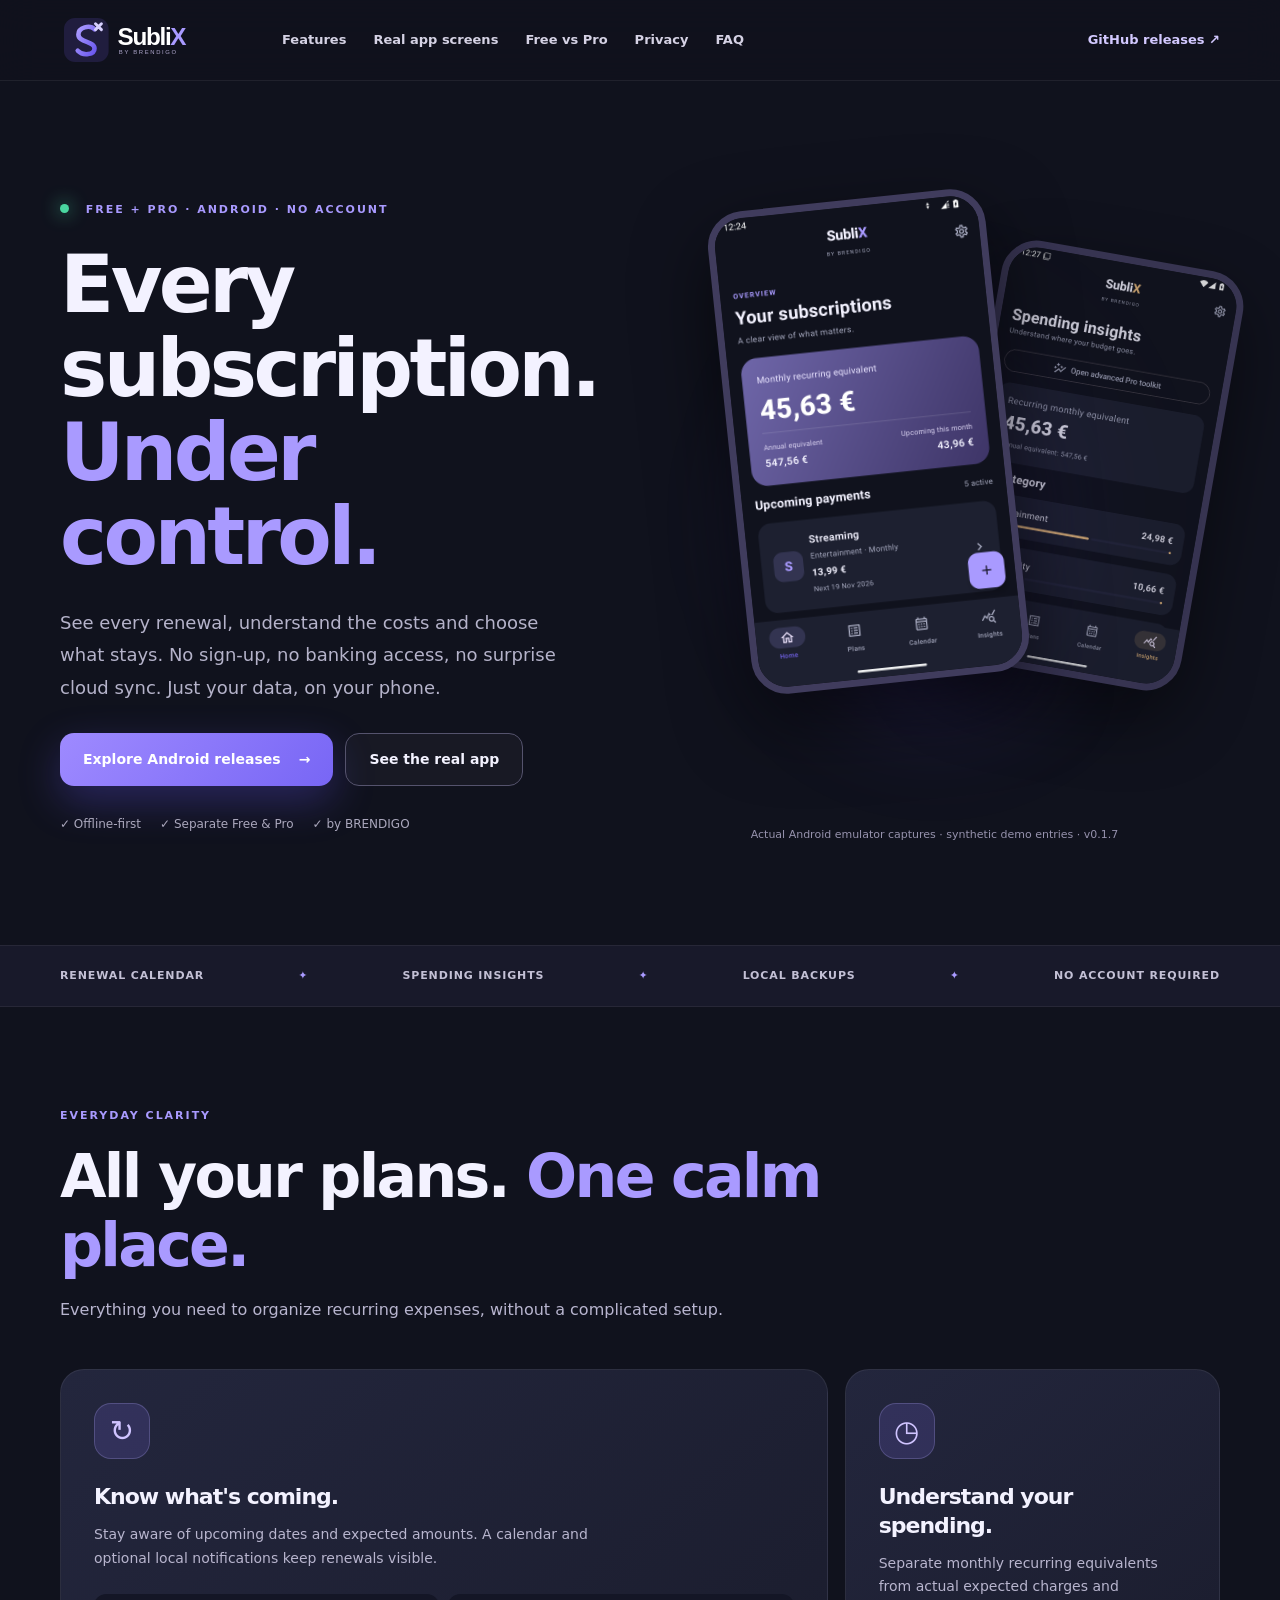
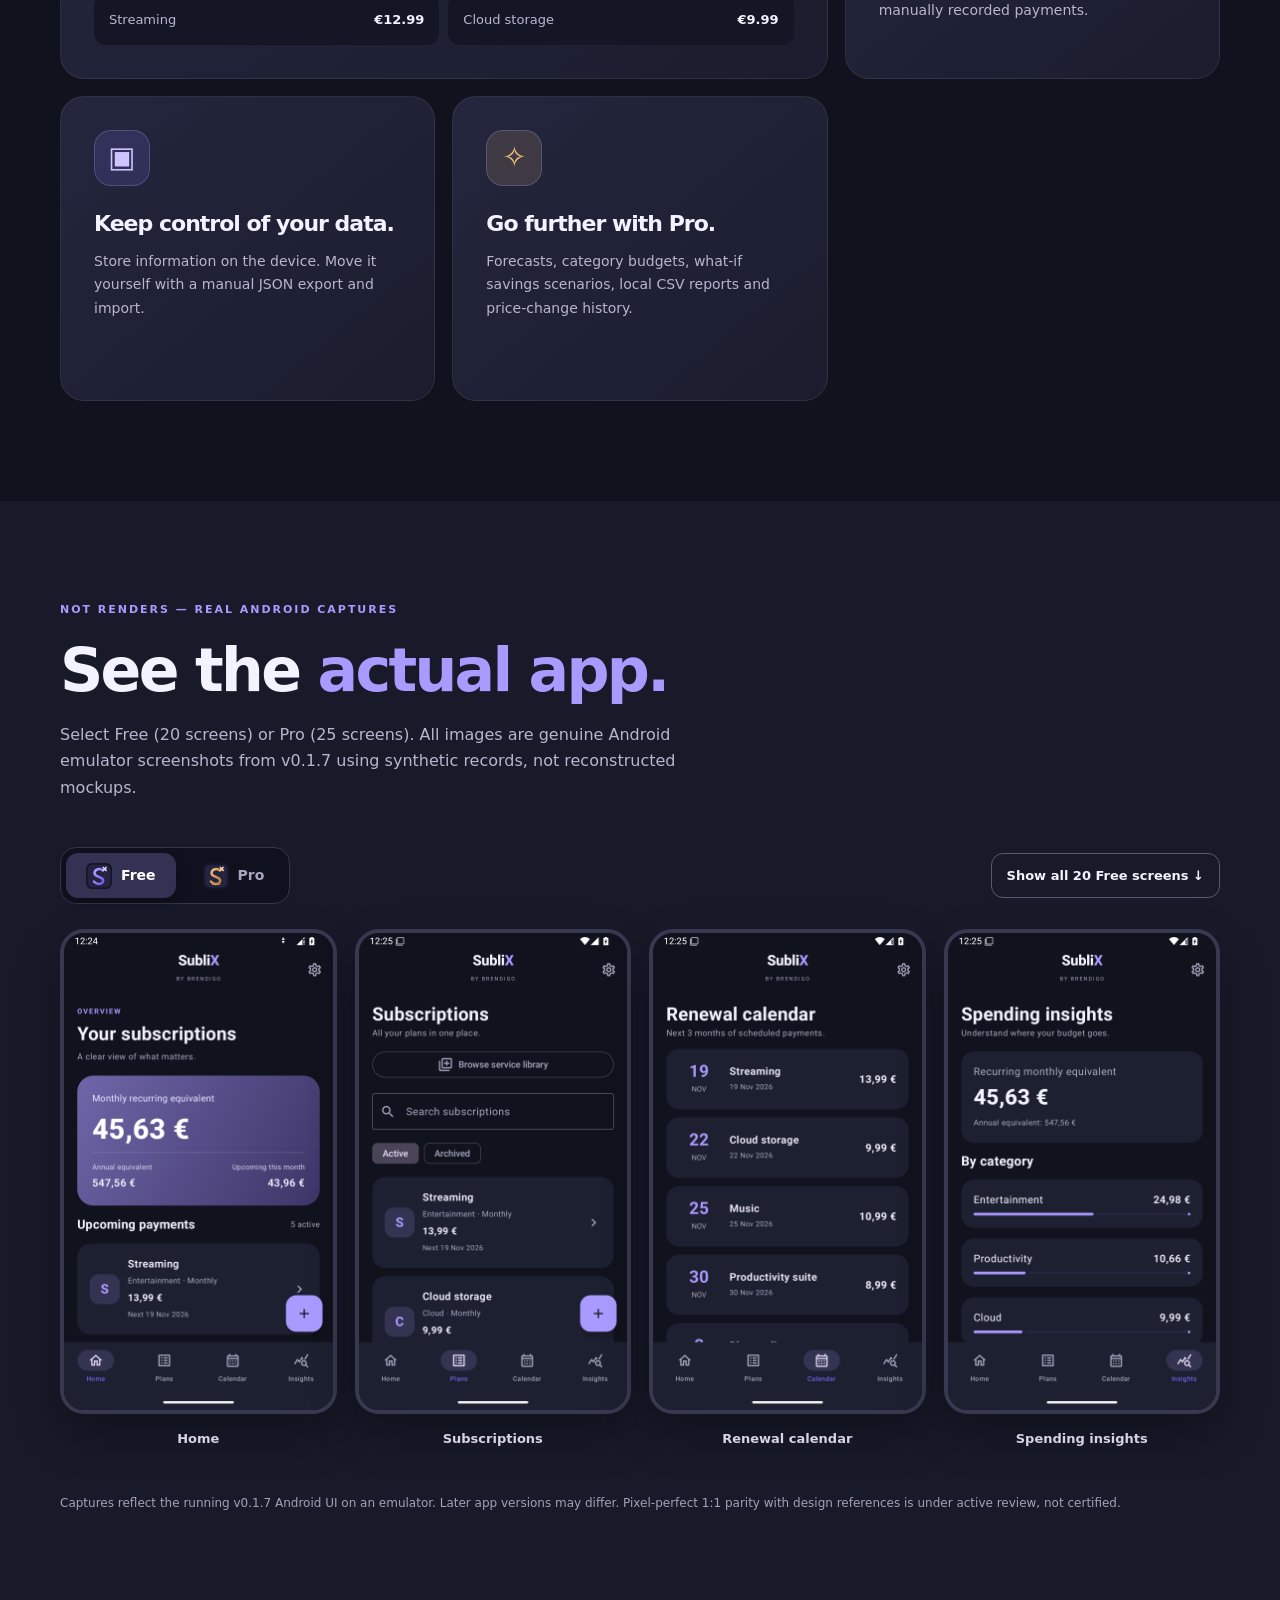
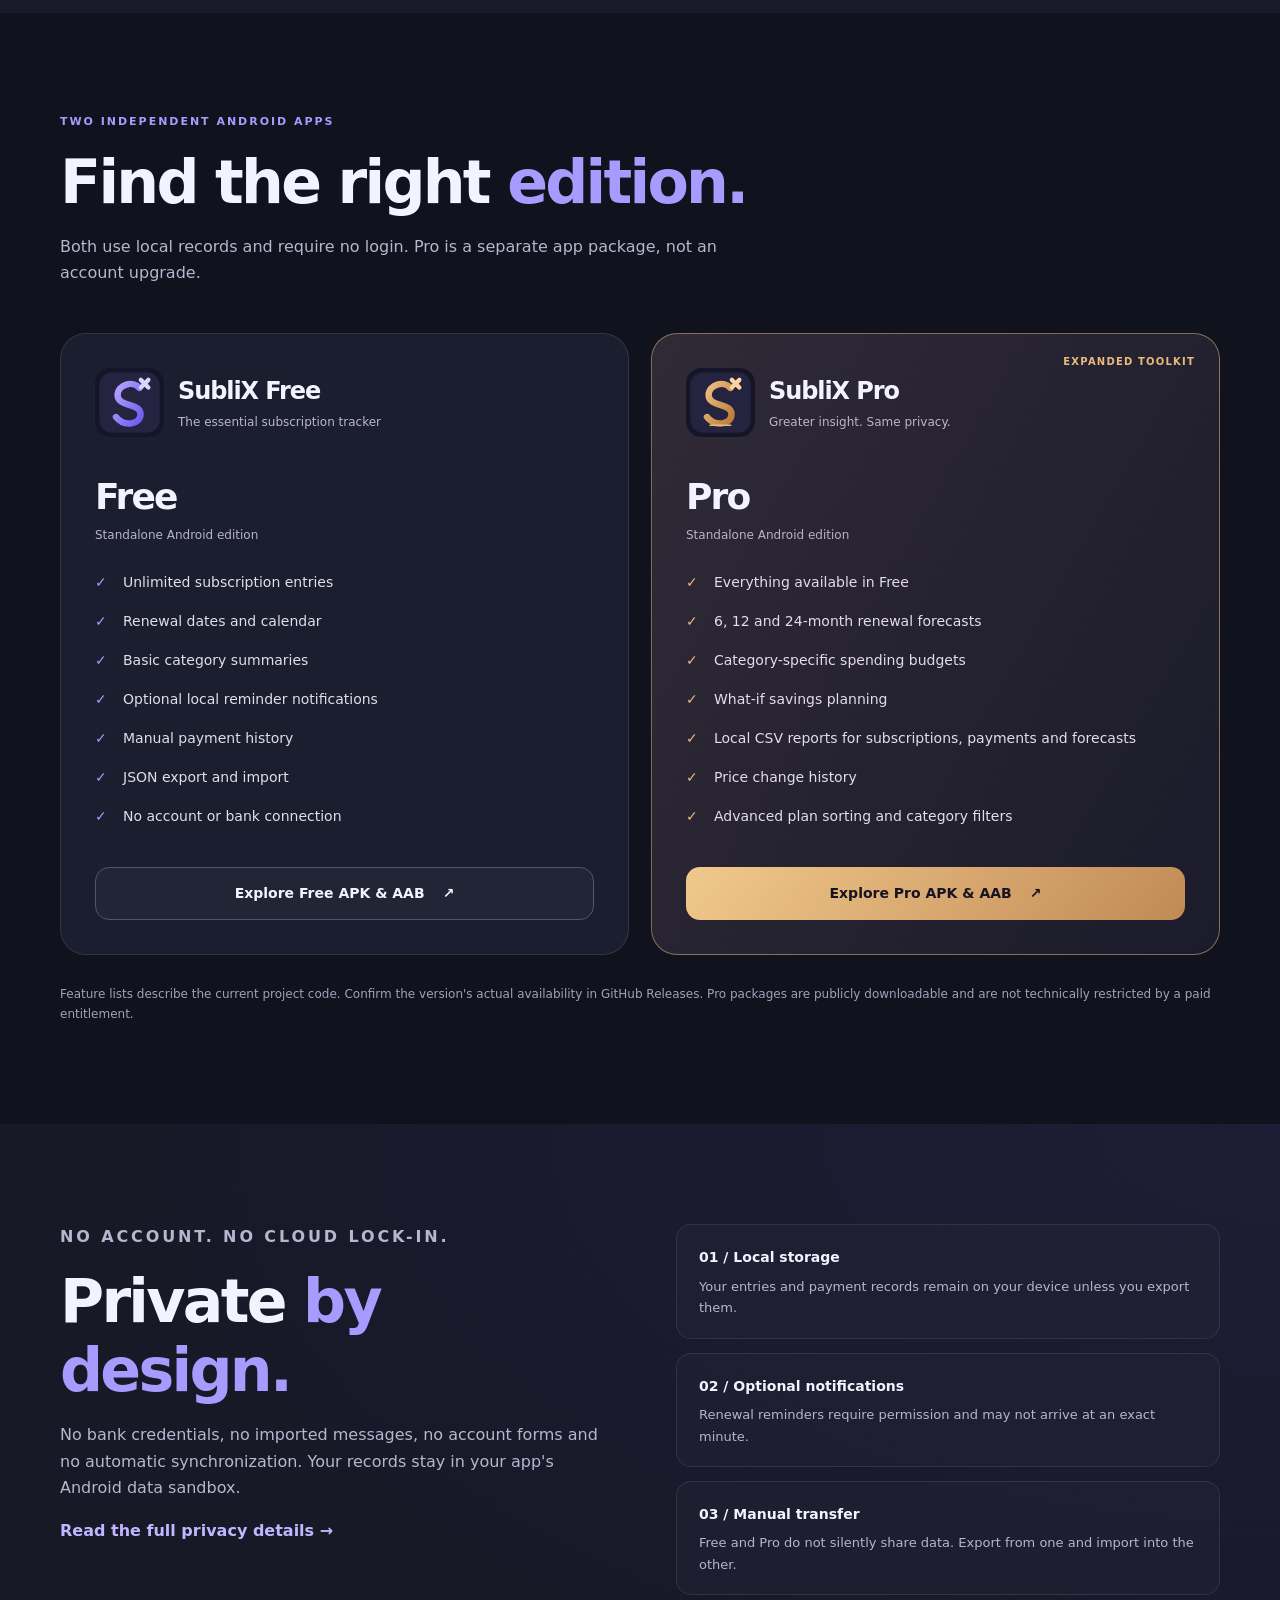
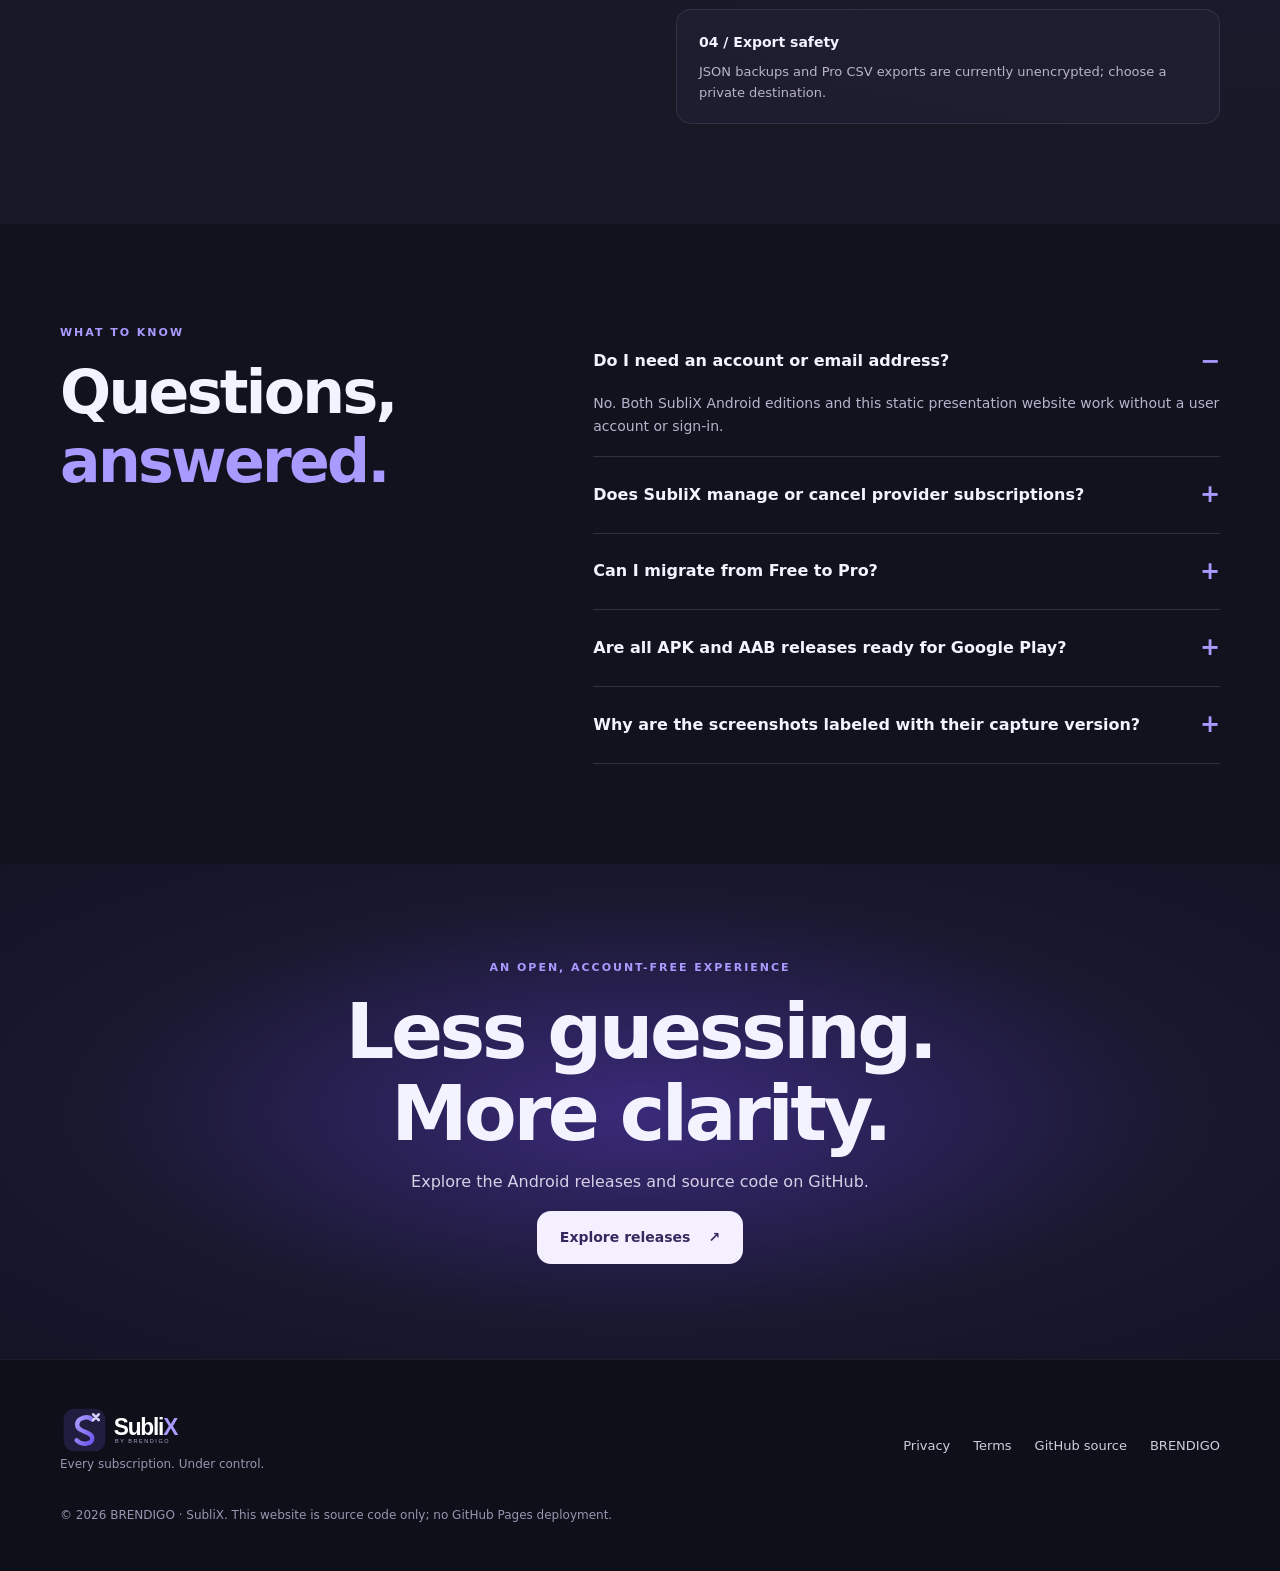
==== web/index.html @ ac76c55f "feat: SubliX 0.1.7 correct per-charge Home dates, accessible Plans and single-card Archive" ====
<!doctype html>
<html lang="en">
<head>
  <meta charset="utf-8">
  <meta name="viewport" content="width=device-width,initial-scale=1">
  <meta name="theme-color" content="#10121D">
  <meta name="color-scheme" content="dark">
  <meta name="description" content="SubliX by BRENDIGO tracks recurring subscriptions, renewal dates and spending without accounts, bank integrations or cloud storage. Explore separate Free and Pro Android editions.">
  <meta property="og:type" content="website">
  <meta property="og:title" content="SubliX by BRENDIGO — Every subscription. Under control.">
  <meta property="og:description" content="An offline-first Android subscription tracker. Two editions, one private way to take control of recurring costs.">
  <meta property="og:image" content="assets/screenshots/free/01-home.png">
  <link rel="icon" type="image/svg+xml" href="assets/icon-free.svg">
  <link rel="stylesheet" href="style.css">
  <title>SubliX by BRENDIGO — Free & Pro Subscription Tracker</title>
</head>
<body>
<a class="skip-link" href="#main">Skip to main content</a>
<header class="site-header">
  <div class="shell nav-shell">
    <a href="#home" class="brand" aria-label="SubliX by BRENDIGO home"><img src="assets/logo.svg" width="182" height="52" alt="SubliX by BRENDIGO"></a>
    <button class="nav-toggle" id="nav-toggle" type="button" aria-expanded="false" aria-controls="nav-links" aria-label="Open navigation">☰</button>
    <nav id="nav-links" aria-label="Primary navigation">
      <a href="#features">Features</a>
      <a href="#screens">Real app screens</a>
      <a href="#editions">Free vs Pro</a>
      <a href="#privacy">Privacy</a>
      <a href="#faq">FAQ</a>
    </nav>
    <a class="header-release" href="https://github.com/bren-wp/SubliX/releases">GitHub releases <span aria-hidden="true">↗</span></a>
  </div>
</header>
<main id="main">
<section class="hero" id="home">
  <div class="shell hero-layout">
    <div class="hero-copy">
      <p class="eyebrow"><span class="pulse" aria-hidden="true"></span> FREE + PRO · ANDROID · NO ACCOUNT</p>
      <h1>Every subscription.<span>Under control.</span></h1>
      <p class="hero-description">See every renewal, understand the costs and choose what stays. No sign-up, no banking access, no surprise cloud sync. Just your data, on your phone.</p>
      <div class="hero-actions">
        <a class="btn btn-primary" href="https://github.com/bren-wp/SubliX/releases">Explore Android releases <span aria-hidden="true">→</span></a>
        <a class="btn btn-outline" href="#screens">See the real app</a>
      </div>
      <div class="trust-bar"><span>✓ Offline-first</span><span>✓ Separate Free & Pro</span><span>✓ by BRENDIGO</span></div>
    </div>
    <div class="hero-art" aria-label="Actual screenshots of SubliX Free and Pro running on an Android emulator">
      <div class="halo" aria-hidden="true"></div>
      <figure class="phone phone-back">
        <img src="assets/screenshots/pro/08-insights.png" width="1080" height="1920" fetchpriority="high" alt="Actual Android emulator capture of SubliX Pro spending insights">
      </figure>
      <figure class="phone phone-front">
        <img src="assets/screenshots/free/01-home.png" width="1080" height="1920" fetchpriority="high" alt="Actual Android emulator capture of SubliX Free home">
      </figure>
      <p class="capture-note">Actual Android emulator captures · synthetic demo entries · v0.1.7</p>
    </div>
  </div>
</section>
<div class="trust-strip"><div class="shell trust-strip-inner"><span>RENEWAL CALENDAR</span><span class="symbol">✦</span><span>SPENDING INSIGHTS</span><span class="symbol">✦</span><span>LOCAL BACKUPS</span><span class="symbol">✦</span><span>NO ACCOUNT REQUIRED</span></div></div>
<section id="features" class="section">
  <div class="shell">
    <div class="section-heading"><p class="eyebrow">EVERYDAY CLARITY</p><h2>All your plans. <em>One calm place.</em></h2><p>Everything you need to organize recurring expenses, without a complicated setup.</p></div>
    <div class="feature-grid">
      <article class="feature-card feature-wide">
        <div class="feature-icon" aria-hidden="true">↻</div><h3>Know what's coming.</h3>
        <p>Stay aware of upcoming dates and expected amounts. A calendar and optional local notifications keep renewals visible.</p>
        <div class="example-payments" aria-label="Illustrative payment examples"><div><span>Streaming</span><strong>€12.99</strong></div><div><span>Cloud storage</span><strong>€9.99</strong></div></div>
      </article>
      <article class="feature-card"><div class="feature-icon" aria-hidden="true">◷</div><h3>Understand your spending.</h3><p>Separate monthly recurring equivalents from actual expected charges and manually recorded payments.</p></article>
      <article class="feature-card"><div class="feature-icon" aria-hidden="true">▣</div><h3>Keep control of your data.</h3><p>Store information on the device. Move it yourself with a manual JSON export and import.</p></article>
      <article class="feature-card"><div class="feature-icon pro-icon" aria-hidden="true">✧</div><h3>Go further with Pro.</h3><p>Forecasts, category budgets, what-if savings scenarios, local CSV reports and price-change history.</p></article>
    </div>
  </div>
</section>
<section id="screens" class="section screens-section">
  <div class="shell">
    <div class="section-heading"><p class="eyebrow">NOT RENDERS — REAL ANDROID CAPTURES</p><h2>See the <em>actual app.</em></h2><p>Select Free (20 screens) or Pro (25 screens). All images are genuine Android emulator screenshots from v0.1.7 using synthetic records, not reconstructed mockups.</p></div>
    <div class="gallery-toolbar">
      <div class="tabs" role="tablist" aria-label="Choose application edition">
        <button type="button" class="tab" role="tab" id="tab-free" aria-selected="true" aria-controls="screens-panel" data-edition="free"><img src="assets/icon-free.svg" alt="" width="26" height="26">Free</button>
        <button type="button" class="tab" role="tab" id="tab-pro" aria-selected="false" aria-controls="screens-panel" data-edition="pro"><img src="assets/icon-pro.svg" alt="" width="26" height="26">Pro</button>
      </div>
      <button type="button" class="gallery-expand" id="gallery-expand" aria-expanded="false">Show all 20 Free screens <span aria-hidden="true">↓</span></button>
    </div>
    <div id="screens-panel" class="screens-grid" role="tabpanel" aria-labelledby="tab-free">
      <figure class="screen-item"><button type="button" class="screenshot-open" data-file="01-home.png" aria-label="Expand Home screenshot"><img src="assets/screenshots/free/01-home.png" width="1080" height="1920" loading="lazy" alt="SubliX Free Home, captured on an Android emulator"></button><figcaption>Home</figcaption></figure>
      <figure class="screen-item"><button type="button" class="screenshot-open" data-file="02-subscriptions.png" aria-label="Expand Subscriptions screenshot"><img src="assets/screenshots/free/02-subscriptions.png" width="1080" height="1920" loading="lazy" alt="SubliX Free Subscriptions, captured on an Android emulator"></button><figcaption>Subscriptions</figcaption></figure>
      <figure class="screen-item"><button type="button" class="screenshot-open" data-file="06-calendar.png" aria-label="Expand Calendar screenshot"><img src="assets/screenshots/free/06-calendar.png" width="1080" height="1920" loading="lazy" alt="SubliX Free Calendar, captured on an Android emulator"></button><figcaption>Calendar</figcaption></figure>
      <figure class="screen-item"><button type="button" class="screenshot-open" data-file="08-insights.png" aria-label="Expand Insights screenshot"><img src="assets/screenshots/free/08-insights.png" width="1080" height="1920" loading="lazy" alt="SubliX Free Insights, captured on an Android emulator"></button><figcaption>Insights</figcaption></figure>
    </div>
    <p class="screenshot-disclaimer">Captures reflect the running v0.1.7 Android UI on an emulator. Later app versions may differ. Pixel-perfect 1:1 parity with design references is under active review, not certified.</p>
  </div>
</section>
<section id="editions" class="section">
  <div class="shell">
    <div class="section-heading"><p class="eyebrow">TWO INDEPENDENT ANDROID APPS</p><h2>Find the right <em>edition.</em></h2><p>Both use local records and require no login. Pro is a separate app package, not an account upgrade.</p></div>
    <div class="plans">
      <article class="edition-card">
        <div class="edition-heading"><img src="assets/icon-free.svg" width="72" height="72" alt="SubliX Free icon"><div><h3>SubliX Free</h3><p>The essential subscription tracker</p></div></div>
        <div class="edition-price">Free<span>Standalone Android edition</span></div>
        <ul class="edition-features">
          <li>Unlimited subscription entries</li><li>Renewal dates and calendar</li><li>Basic category summaries</li><li>Optional local reminder notifications</li><li>Manual payment history</li><li>JSON export and import</li><li>No account or bank connection</li>
        </ul>
        <a class="btn btn-outline" href="https://github.com/bren-wp/SubliX/releases">Explore Free APK & AAB <span aria-hidden="true">↗</span></a>
      </article>
      <article class="edition-card edition-pro">
        <span class="pro-overline">EXPANDED TOOLKIT</span>
        <div class="edition-heading"><img src="assets/icon-pro.svg" width="72" height="72" alt="SubliX Pro icon"><div><h3>SubliX Pro</h3><p>Greater insight. Same privacy.</p></div></div>
        <div class="edition-price">Pro<span>Standalone Android edition</span></div>
        <ul class="edition-features">
          <li>Everything available in Free</li><li>6, 12 and 24-month renewal forecasts</li><li>Category-specific spending budgets</li><li>What-if savings planning</li><li>Local CSV reports for subscriptions, payments and forecasts</li><li>Price change history</li><li>Advanced plan sorting and category filters</li>
        </ul>
        <a class="btn btn-pro" href="https://github.com/bren-wp/SubliX/releases">Explore Pro APK & AAB <span aria-hidden="true">↗</span></a>
      </article>
    </div>
    <p class="screenshot-disclaimer">Feature lists describe the current project code. Confirm the version's actual availability in GitHub Releases. Pro packages are publicly downloadable and are not technically restricted by a paid entitlement.</p>
  </div>
</section>
<section id="privacy" class="section privacy-section">
  <div class="shell privacy-layout"><div><p class="eyebrow">NO ACCOUNT. NO CLOUD LOCK-IN.</p><h2>Private <em>by design.</em></h2><p>No bank credentials, no imported messages, no account forms and no automatic synchronization. Your records stay in your app's Android data sandbox.</p><a class="text-link" href="privacy.html">Read the full privacy details →</a></div>
  <div class="privacy-points"><div><strong>01 / Local storage</strong><p>Your entries and payment records remain on your device unless you export them.</p></div><div><strong>02 / Optional notifications</strong><p>Renewal reminders require permission and may not arrive at an exact minute.</p></div><div><strong>03 / Manual transfer</strong><p>Free and Pro do not silently share data. Export from one and import into the other.</p></div><div><strong>04 / Export safety</strong><p>JSON backups and Pro CSV exports are currently unencrypted; choose a private destination.</p></div></div></div>
</section>
<section id="faq" class="section faq-section">
  <div class="shell faq-layout"><div class="section-heading"><p class="eyebrow">WHAT TO KNOW</p><h2>Questions,<br><em>answered.</em></h2></div>
  <div class="faq-items">
    <details open><summary>Do I need an account or email address?</summary><p>No. Both SubliX Android editions and this static presentation website work without a user account or sign-in.</p></details>
    <details><summary>Does SubliX manage or cancel provider subscriptions?</summary><p>No. It tracks the records you enter and can store a provider's HTTPS management link. Cancellation must be completed with the provider itself.</p></details>
    <details><summary>Can I migrate from Free to Pro?</summary><p>Yes, manually. Export a local JSON backup from Free, then import that file in Pro. The two packages have independent data stores; there is no automatic synchronization.</p></details>
    <details><summary>Are all APK and AAB releases ready for Google Play?</summary><p>No. GitHub pre-releases may use a temporary CI signing key when permanent signing secrets are not configured. Such preview builds are test-only, and changing keys can prevent in-place updates.</p></details>
    <details><summary>Why are the screenshots labeled with their capture version?</summary><p>They are authentic emulator captures with synthetic entries, and their appearance may differ from newer builds. Newer screenshots should replace them only after they are verified.</p></details>
  </div></div>
</section>
<section class="final-cta"><div class="shell"><p class="eyebrow">AN OPEN, ACCOUNT-FREE EXPERIENCE</p><h2>Less guessing.<br>More clarity.</h2><p>Explore the Android releases and source code on GitHub.</p><a class="btn btn-light" href="https://github.com/bren-wp/SubliX/releases">Explore releases <span aria-hidden="true">↗</span></a></div></section>
</main>
<footer class="site-footer"><div class="shell footer-grid"><div><img src="assets/logo.svg" width="172" height="49" alt="SubliX by BRENDIGO"><p>Every subscription. Under control.</p></div><nav aria-label="Footer navigation"><a href="privacy.html">Privacy</a><a href="terms.html">Terms</a><a href="https://github.com/bren-wp/SubliX">GitHub source</a><a href="https://brendigo.com">BRENDIGO</a></nav><small>© 2026 BRENDIGO · SubliX. This website is source code only; no GitHub Pages deployment.</small></div></footer>
<dialog id="screenshot-dialog" aria-label="Actual Android screenshot">
  <div class="dialog-top"><strong id="dialog-title">Android screenshot</strong><button class="dialog-close" id="dialog-close" type="button" aria-label="Close screenshot">×</button></div>
  <img id="dialog-image" alt="" width="1080" height="1920">
  <p>Authentic emulator capture · synthetic test data</p>
</dialog>
<script src="app.js" defer></script>
</body></html>
---- web/style.css ----
/* SubliX by BRENDIGO. CSS tokens mirror Android Theme.kt; validated in CI. */
:root{color-scheme:dark;--bg:#10121D;--surface:#1D2030;--raised:#24263C;--primary:#7866F5;--accent:#A99AFF;--gold:#E8BA7D;--muted:#A7AAC0;--text:#F3F2FF;--mint:#4AD6A0;--border:#35364d}
*{box-sizing:border-box}
html{scroll-behavior:smooth;scroll-padding-top:98px}
body{margin:0;background:var(--bg);color:var(--text);font:400 16px/1.65 system-ui,-apple-system,"Segoe UI",Roboto,Arial,sans-serif;-webkit-font-smoothing:antialiased}
a{color:inherit;text-decoration:none}
a:hover{color:#d4c9ff}
button{font:inherit;cursor:pointer;color:inherit}
button,a,summary{outline-offset:4px}
:focus-visible{outline:3px solid #DCD0FF}
img{max-width:100%;height:auto}
p,h1,h2,h3,figure{margin-top:0}
.shell{width:min(1160px,calc(100% - 48px));margin-inline:auto}
.skip-link{position:absolute;top:-100px;left:16px;padding:12px 18px;color:#151425;background:white;z-index:100}
.skip-link:focus{top:12px}
.site-header{position:sticky;top:0;z-index:25;background:rgb(16 18 29 / 94%);backdrop-filter:blur(18px);border-bottom:1px solid #ffffff12}
.nav-shell{height:80px;display:flex;align-items:center;gap:38px}
.brand{flex-shrink:0;width:184px;display:block}
.brand img{display:block;width:100%;height:auto}
.site-header nav{display:flex;align-items:center;gap:27px;flex:1}
.site-header nav a{color:#d5d2e4;font-size:13px;font-weight:650;white-space:nowrap}
.header-release{white-space:nowrap;color:#d3c9ff;font-weight:750;font-size:13px}
.nav-toggle{display:none;border:1px solid var(--border);border-radius:10px;background:var(--surface);width:45px;height:45px;align-items:center;justify-content:center;font-size:23px}
.eyebrow{color:var(--accent);font-size:11px;letter-spacing:.18em;font-weight:800;line-height:1.6}
.pulse{width:9px;height:9px;display:inline-block;border-radius:50%;background:var(--mint);box-shadow:0 0 18px var(--mint);margin-right:11px}
.hero{padding:92px 0 82px;overflow:hidden}
.hero-layout{display:grid;grid-template-columns:1fr 1fr;gap:18px;align-items:center;min-height:575px}
.hero-copy{position:relative;z-index:2}
h1,h2,h3{letter-spacing:-.045em}
h1{font-size:clamp(49px,6.2vw,84px);line-height:1.06;margin:24px 0 28px;font-weight:800}
h1 span{display:block;color:var(--accent)}
.hero-description{color:#b5b3ca;font-size:18px;line-height:1.8;max-width:520px}
.hero-actions{display:flex;gap:12px;flex-wrap:wrap;margin:29px 0}
.btn{min-height:53px;display:inline-flex;align-items:center;justify-content:center;gap:18px;border-radius:14px;padding:14px 23px;font-size:14px;font-weight:750;transition:transform .18s,background .18s}
.btn:hover{transform:translateY(-2px)}
.btn-primary{background:linear-gradient(130deg,#9E8AFF,var(--primary));color:white;box-shadow:0 15px 42px #6352ee50}
.btn-primary:hover,.btn-pro:hover{color:white}
.btn-outline{border:1px solid #55536d;background:#ffffff08}
.btn-pro{background:linear-gradient(130deg,#F1C98C,#C18A55);color:#171421}
.btn-pro:hover{color:#171421}
.btn-light{background:#f4f0ff;color:#352960}
.btn-light:hover{color:#352960}
.trust-bar{display:flex;gap:19px;flex-wrap:wrap;color:#aba8bd;font-size:12px}
.hero-art{height:690px;position:relative;display:flex;justify-content:center;align-items:center}
.halo{position:absolute;inset:12%;background:radial-gradient(ellipse,#6448eb85,transparent 65%);filter:blur(45px)}
.phone{margin:0;position:absolute;overflow:hidden;border:7px solid #403c5d;border-radius:36px;box-shadow:0 30px 75px #0009;background:#11121c;max-width:285px}
.phone img{display:block;width:100%}
.phone-back{right:6px;top:80px;width:245px;transform:rotate(10deg);opacity:.81}
.phone-front{left:80px;top:26px;transform:rotate(-6deg);z-index:1;width:279px}
.capture-note{position:absolute;bottom:8px;width:100%;text-align:center;color:#9692ad;font-size:11px}
.trust-strip{background:#18192a;border-block:1px solid #ffffff10}
.trust-strip-inner{display:flex;align-items:center;justify-content:space-between;gap:12px;padding:21px 0;color:#c3c0d5;font-size:11px;font-weight:800;letter-spacing:.08em}
.symbol{color:var(--accent)}
.section{padding:100px 0}
.section-heading{margin-bottom:46px;max-width:760px}
.section-heading h2,.privacy-layout h2{font-size:clamp(39px,4.7vw,64px);font-weight:800;line-height:1.15;margin:17px 0}
.section-heading em,.privacy-layout em{font-style:normal;color:var(--accent)}
.section-heading>p:last-child,.privacy-layout>div>p{color:#b8b5cf;max-width:680px;font-size:16px}
.feature-grid{display:grid;grid-template-columns:repeat(3,minmax(0,1fr));gap:17px}
.feature-card{background:linear-gradient(140deg,#23263d,#1b1d2e);border-radius:24px;border:1px solid #ffffff12;min-height:305px;padding:33px}
.feature-wide{grid-column:span 2}
.feature-icon{display:grid;place-items:center;width:56px;height:56px;border-radius:17px;background:#7564d533;border:1px solid #B4A6F540;color:#d0c4ff;font-size:29px;margin-bottom:24px}
.feature-icon.pro-icon{color:var(--gold);background:#e8ba7d25}
.feature-card h3{font-size:22px;line-height:1.3;margin-bottom:11px}
.feature-card p{font-size:14px;line-height:1.7;color:#b8b5ce;max-width:520px}
.example-payments{display:grid;grid-template-columns:1fr 1fr;gap:9px;margin-top:23px}
.example-payments>div{background:#141626;border-radius:12px;padding:15px;display:flex;justify-content:space-between;gap:10px;font-size:13px}
.example-payments span{color:#bbb5d3}
.screens-section{background:#181A2A}
.gallery-toolbar{display:flex;align-items:center;justify-content:space-between;gap:18px;margin-bottom:25px}
.tabs{display:flex;gap:7px;background:#10111e;border:1px solid #34364c;border-radius:16px;padding:5px}
.tab{border:0;background:transparent;border-radius:12px;min-height:45px;padding:9px 20px;display:inline-flex;align-items:center;gap:9px;font-size:14px;font-weight:750;color:#aaa6c0}
.tab[aria-selected="true"]{color:#fff;background:#343252;box-shadow:0 3px 12px #0004}
.tab[data-edition="pro"][aria-selected="true"]{color:#ffdfad;background:#4b3b36}
.gallery-expand{background:transparent;border:1px solid #5b5770;border-radius:12px;min-height:45px;padding:9px 15px;font-weight:650;font-size:13px}
.gallery-expand:hover{background:#36304a}
.screens-grid{display:grid;grid-template-columns:repeat(4,minmax(0,1fr));gap:18px}
.screen-item{margin:0;min-width:0}
.screenshot-open{width:100%;padding:0;display:block;border:4px solid #383951;border-radius:24px;background:#131423;overflow:hidden;box-shadow:0 20px 45px #0005;transition:transform .18s,border-color .18s}
.screenshot-open:hover{transform:translateY(-5px);border-color:#8778f1}
.screenshot-open img{display:block;width:100%;height:auto}
.screen-item figcaption{text-align:center;padding:14px 4px;font-size:13px;color:#d6d2e7;font-weight:650}
.screenshot-disclaimer{font-size:12px;color:#a4a0b9;margin:29px 0 0;line-height:1.7}
.plans{display:grid;grid-template-columns:repeat(2,minmax(0,1fr));gap:22px}
.edition-card{position:relative;background:#1b1e2e;border:1px solid #ffffff1a;border-radius:26px;padding:34px;display:flex;flex-direction:column}
.edition-pro{border-color:#E8BA7D80;background:linear-gradient(120deg,#302a36,#1b1b2b)}
.pro-overline{font-size:10px;letter-spacing:.12em;color:#E8BA7D;font-weight:800;position:absolute;top:20px;right:24px}
.edition-heading{display:flex;align-items:center;gap:14px}
.edition-heading img{width:69px;height:69px;flex-shrink:0}
.edition-heading h3{font-size:24px;margin-bottom:1px}
.edition-heading p{margin:0;color:#bbb6cc;font-size:12px}
.edition-price{font-size:36px;letter-spacing:-.05em;font-weight:800;margin:30px 0 17px}
.edition-price span{display:block;font-size:12px;font-weight:450;color:#b8b4c7;letter-spacing:0}
.edition-features{padding:0;margin:0 0 30px;list-style:none;flex:1}
.edition-features li{padding:8px 0 8px 28px;position:relative;font-size:14px;color:#e1ddec}
.edition-features li::before{content:"✓";position:absolute;left:0;color:var(--accent);font-weight:800}
.edition-pro li::before{color:var(--gold)}
.edition-card .btn{width:100%}
.privacy-section{background:radial-gradient(ellipse at top right,#2b285080,#171927 64%)}
.privacy-layout{display:grid;grid-template-columns:1fr 1fr;gap:72px}
.privacy-layout>div>p{font-size:16px}
.text-link{color:#c3b5ff;font-weight:750}
.privacy-points{display:grid;gap:14px}
.privacy-points>div{padding:19px 22px;border:1px solid #ffffff17;background:#24233788;border-radius:15px}
.privacy-points strong{font-size:14px}
.privacy-points p{font-size:13px;color:#b8b4cb;margin:5px 0 0}
.faq-layout{display:grid;grid-template-columns:.85fr 1.15fr;gap:70px}
.faq-items details{border-bottom:1px solid #ffffff22;padding:18px 0}
.faq-items summary{cursor:pointer;list-style:none;font-weight:750;display:flex;align-items:center;justify-content:space-between;gap:15px}
.faq-items summary::-webkit-details-marker{display:none}
.faq-items summary::after{content:"+";color:var(--accent);font-size:24px}
.faq-items details[open] summary::after{content:"−"}
.faq-items details p{font-size:14px;color:#b7b3cd;padding-top:11px;margin:0}
.final-cta{text-align:center;padding:95px 0;background:radial-gradient(ellipse at center,#3a2a7a,#19182f 60%,#131426)}
.final-cta h2{font-size:clamp(45px,6vw,80px);line-height:1.06;margin:15px 0;font-weight:800}
.final-cta p:not(.eyebrow){color:#d5d0e6}
.site-footer{padding:45px 0;background:#0d0f19;border-top:1px solid #ffffff10}
.footer-grid{display:grid;grid-template-columns:1fr 1fr;gap:20px;align-items:center}
.footer-grid img{width:172px;display:block}
.footer-grid p,.footer-grid small{font-size:12px;color:#9995b1}
.footer-grid nav{display:flex;justify-content:flex-end;gap:23px;flex-wrap:wrap;font-size:13px;color:#d1cddd}
.footer-grid small{grid-column:1/-1}
#screenshot-dialog{max-width:min(440px,94vw);width:100%;max-height:96vh;border:1px solid #615c7b;border-radius:18px;padding:17px;background:#191b2b;color:var(--text);box-shadow:0 20px 80px #000b}
#screenshot-dialog::backdrop{background:#000b}
#screenshot-dialog .dialog-top{display:flex;justify-content:space-between;align-items:center;gap:15px;margin-bottom:10px}
#screenshot-dialog img{height:auto;width:auto;display:block;max-height:76vh;margin:0 auto;border-radius:12px}
#screenshot-dialog p{font-size:11px;color:var(--muted);text-align:center;margin:10px 0 0}
.dialog-close{width:40px;height:40px;border-radius:50%;border:1px solid var(--border);background:var(--raised);font-size:23px;line-height:1}
@media(max-width:980px){.nav-shell{gap:18px}.site-header nav{gap:13px}.site-header nav a{font-size:12px}.hero-art{height:580px}.phone-front{left:10px;top:15px;width:255px}.phone-back{right:0;top:75px;width:215px}.trust-strip-inner{gap:7px}.privacy-layout{gap:35px}}
@media(max-width:760px){.nav-shell{height:70px}.brand{width:158px}.nav-toggle{display:flex;margin-left:auto}.site-header nav{display:none;position:absolute;top:70px;left:0;right:0;background:#1c1d30;flex-direction:column;align-items:stretch;padding:17px 26px;box-shadow:0 20px 30px #000a}.site-header nav.open{display:flex}.site-header nav a{font-size:15px;padding:10px 0}.header-release{font-size:12px}.hero-layout{grid-template-columns:1fr}.hero{padding:65px 0 45px}.hero-copy{text-align:center}.hero-description{margin-inline:auto;font-size:16px}.hero-actions,.trust-bar{justify-content:center}.hero-art{height:565px;max-width:520px;width:100%;margin:auto}.phone-front{left:16%;top:0;width:230px}.phone-back{right:10%;top:55px;width:210px}.trust-strip-inner{flex-wrap:wrap;justify-content:center}.trust-strip-inner .symbol{display:none}.section{padding:77px 0}.feature-grid{grid-template-columns:repeat(2,1fr)}.feature-wide{grid-column:span 2}.plans,.privacy-layout,.faq-layout{grid-template-columns:1fr}.screens-grid{grid-template-columns:repeat(2,minmax(0,1fr));gap:15px}.gallery-toolbar{flex-wrap:wrap}.privacy-layout{gap:30px}.final-cta{padding:70px 0}.footer-grid{grid-template-columns:1fr;text-align:center}.footer-grid img{margin:auto}.footer-grid nav{justify-content:center}.footer-grid small{grid-column:1}}
@media(max-width:480px){.shell{width:min(100% - 32px,440px)}.hero h1{font-size:clamp(43px,10.5vw,57px)}.hero-art{height:455px}.phone-front{left:5%;width:192px}.phone-back{right:0;width:175px}.capture-note{font-size:10px}.feature-grid{grid-template-columns:1fr}.feature-wide{grid-column:auto}.feature-card{min-height:auto}.example-payments{grid-template-columns:1fr}.section-heading h2,.privacy-layout h2{font-size:39px}.edition-card{padding:25px}.pro-overline{top:14px;right:15px}.header-release{display:none}.tabs{width:100%}.tab{flex:1;justify-content:center}.gallery-expand{width:100%}}
@media(prefers-reduced-motion:reduce){html{scroll-behavior:auto}*,*::before,*::after{transition:none!important;animation:none!important}}
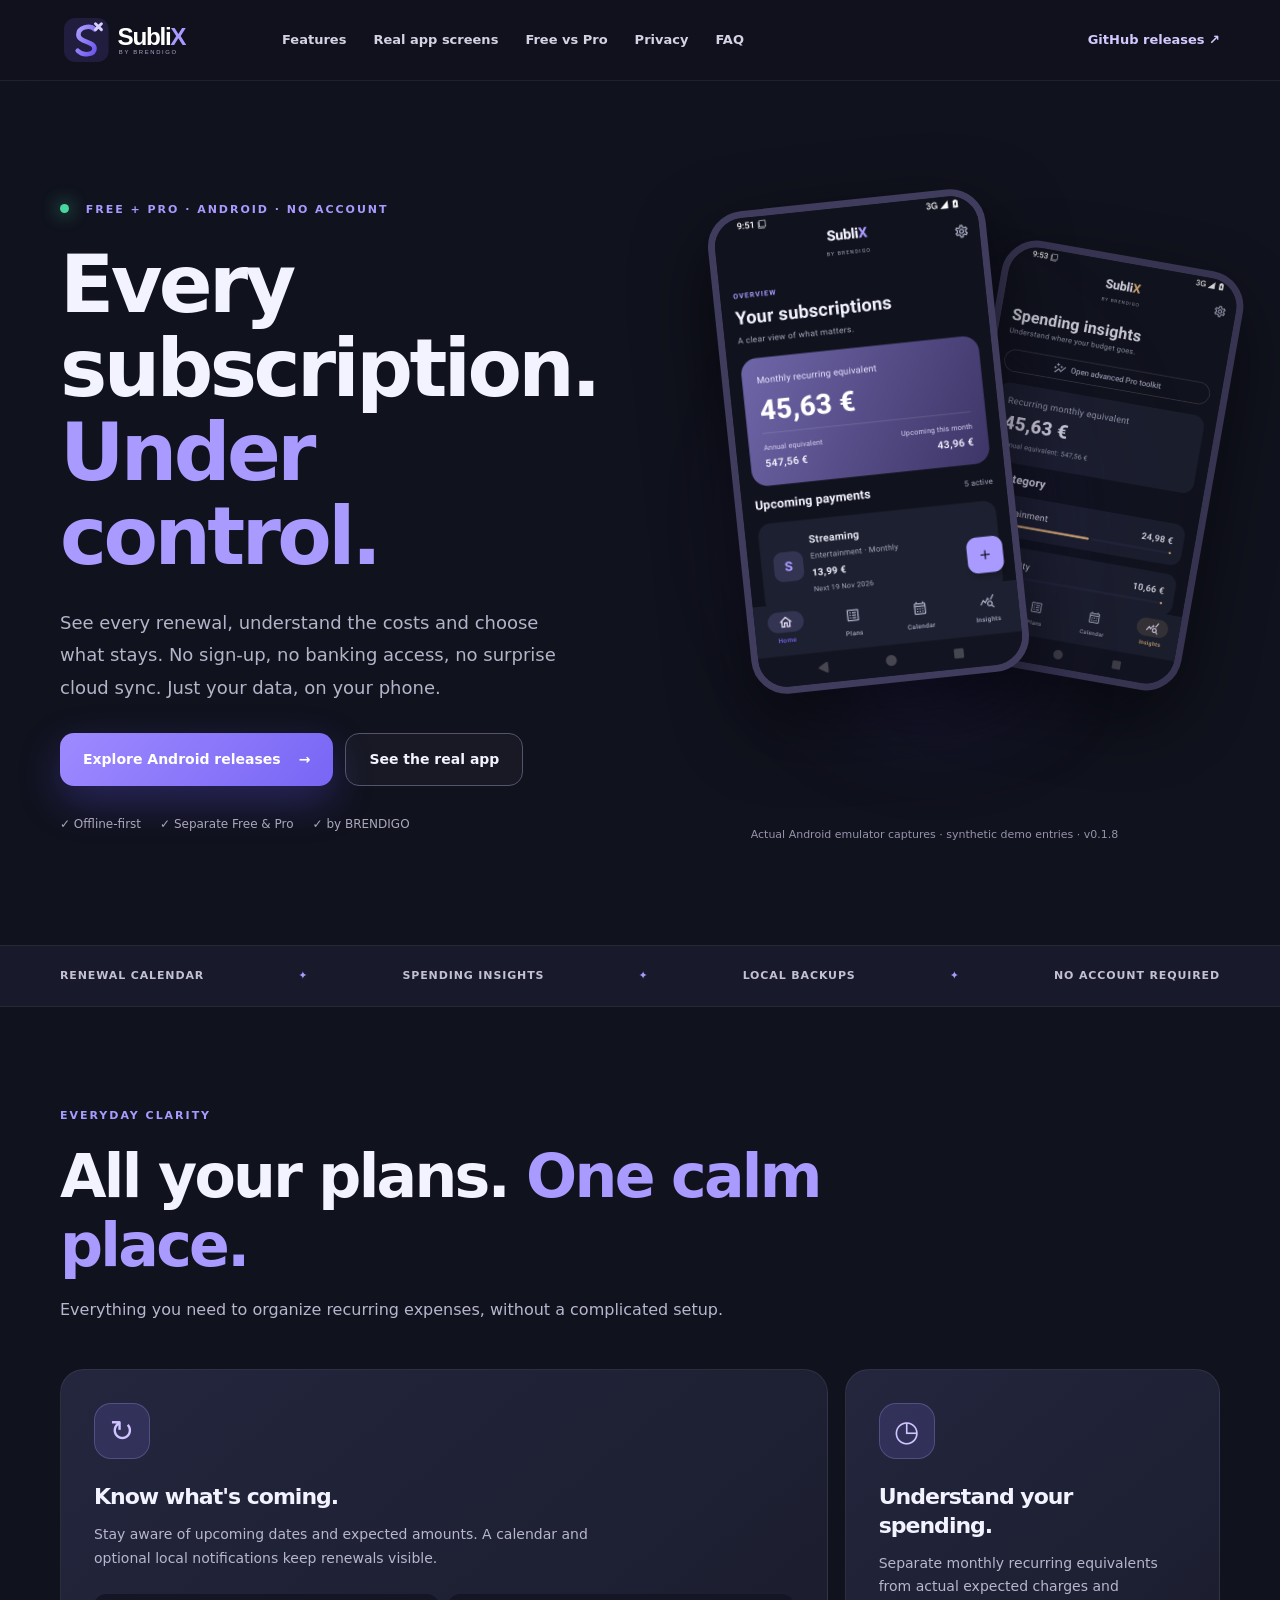
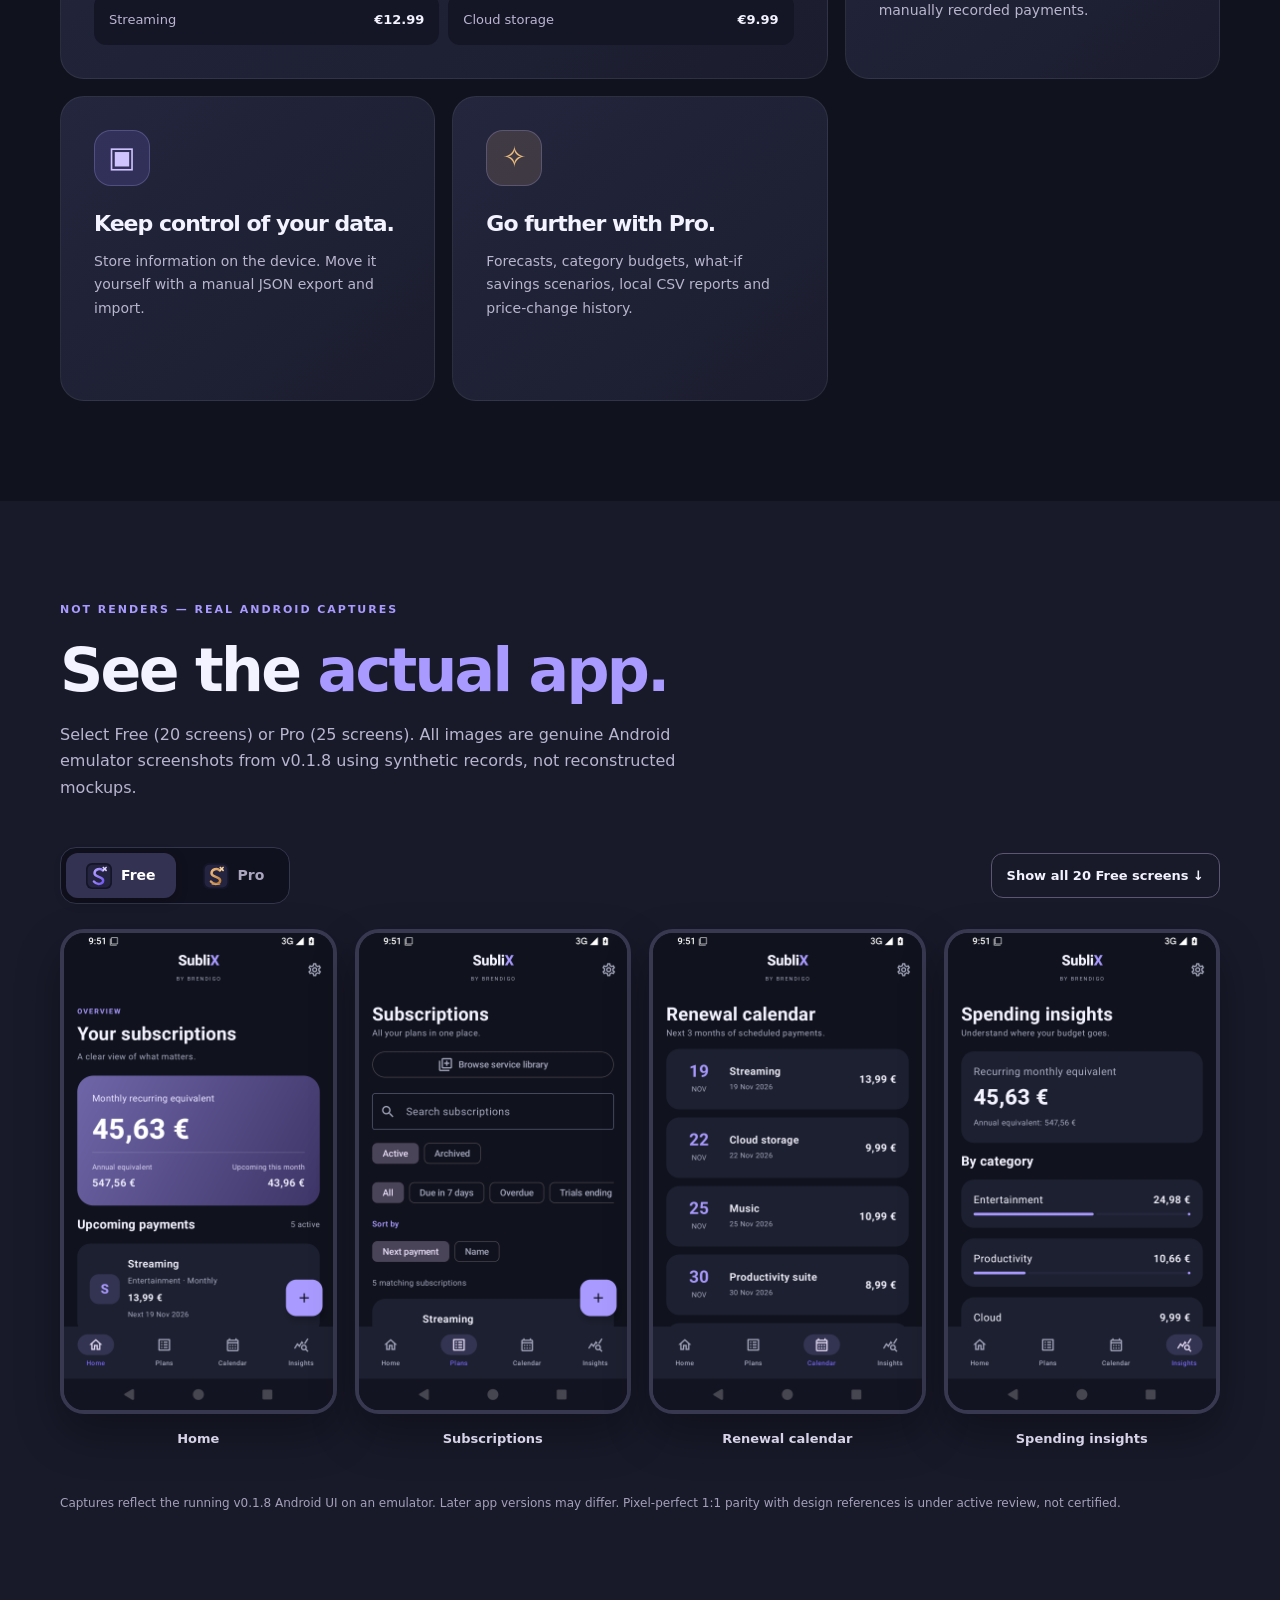
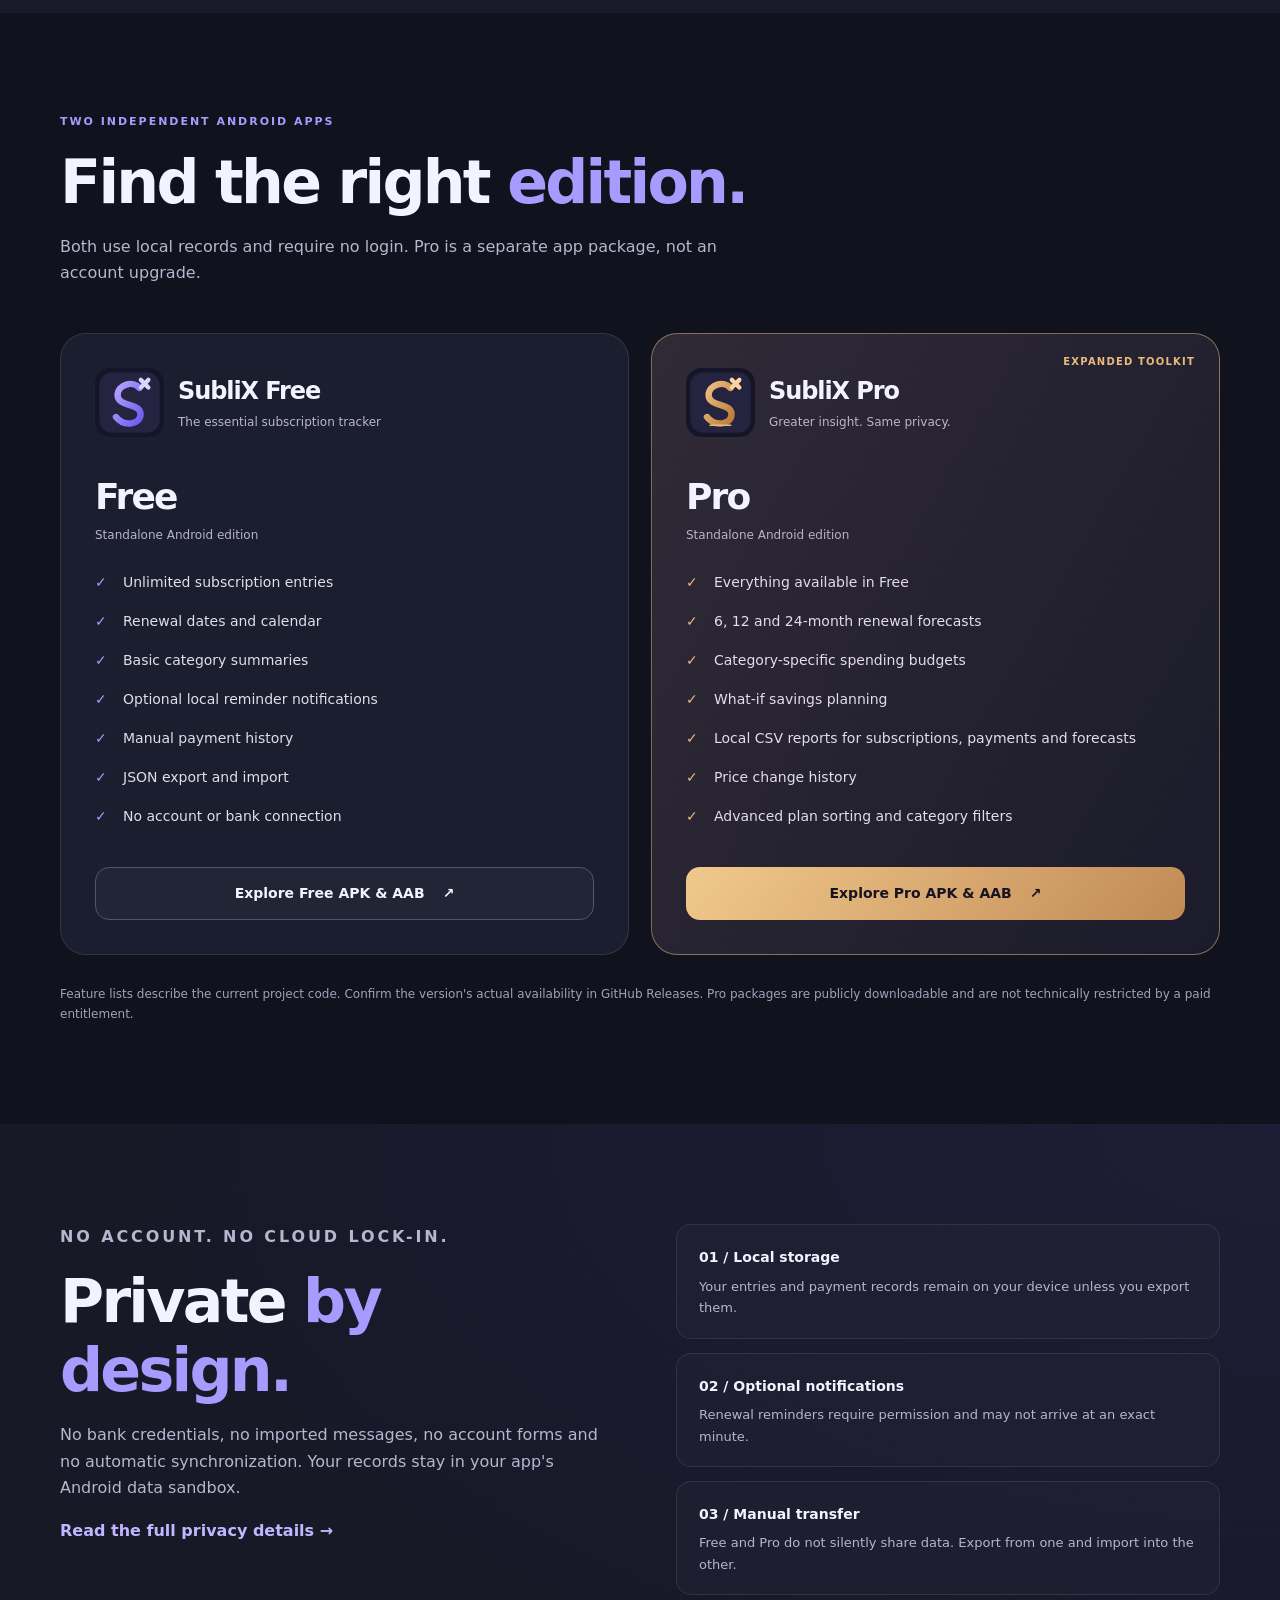
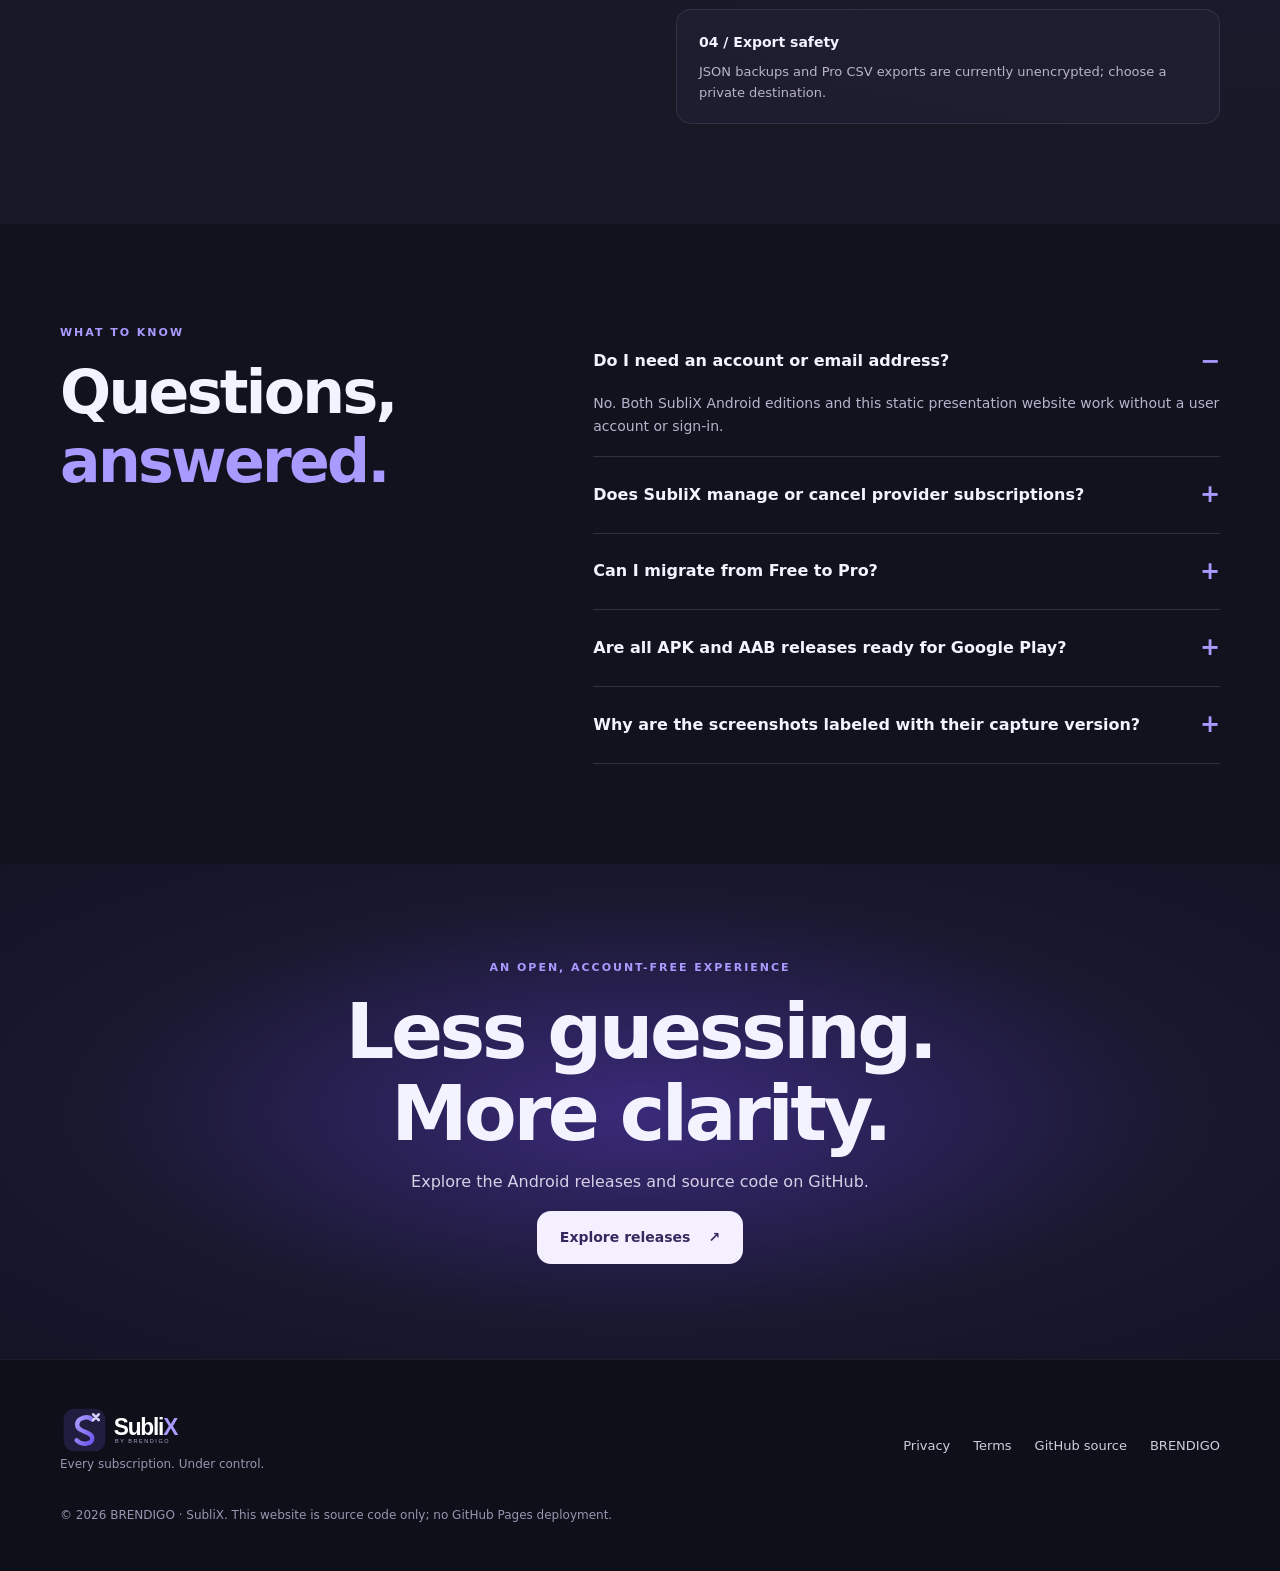
==== commit 259f20d5: "docs(web): label actual v0.1.8 emulator captures and keep marketing version consistent" ====
--- a/web/index.html
+++ b/web/index.html
@@ -51,7 +51,7 @@
       <figure class="phone phone-front">
         <img src="assets/screenshots/free/01-home.png" width="1080" height="1920" fetchpriority="high" alt="Actual Android emulator capture of SubliX Free home">
       </figure>
-      <p class="capture-note">Actual Android emulator captures · synthetic demo entries · v0.1.7</p>
+      <p class="capture-note">Actual Android emulator captures · synthetic demo entries · v0.1.8</p>
     </div>
   </div>
 </section>
@@ -73,7 +73,7 @@
 </section>
 <section id="screens" class="section screens-section">
   <div class="shell">
-    <div class="section-heading"><p class="eyebrow">NOT RENDERS — REAL ANDROID CAPTURES</p><h2>See the <em>actual app.</em></h2><p>Select Free (20 screens) or Pro (25 screens). All images are genuine Android emulator screenshots from v0.1.7 using synthetic records, not reconstructed mockups.</p></div>
+    <div class="section-heading"><p class="eyebrow">NOT RENDERS — REAL ANDROID CAPTURES</p><h2>See the <em>actual app.</em></h2><p>Select Free (20 screens) or Pro (25 screens). All images are genuine Android emulator screenshots from v0.1.8 using synthetic records, not reconstructed mockups.</p></div>
     <div class="gallery-toolbar">
       <div class="tabs" role="tablist" aria-label="Choose application edition">
         <button type="button" class="tab" role="tab" id="tab-free" aria-selected="true" aria-controls="screens-panel" data-edition="free"><img src="assets/icon-free.svg" alt="" width="26" height="26">Free</button>
@@ -87,7 +87,7 @@
       <figure class="screen-item"><button type="button" class="screenshot-open" data-file="06-calendar.png" aria-label="Expand Calendar screenshot"><img src="assets/screenshots/free/06-calendar.png" width="1080" height="1920" loading="lazy" alt="SubliX Free Calendar, captured on an Android emulator"></button><figcaption>Calendar</figcaption></figure>
       <figure class="screen-item"><button type="button" class="screenshot-open" data-file="08-insights.png" aria-label="Expand Insights screenshot"><img src="assets/screenshots/free/08-insights.png" width="1080" height="1920" loading="lazy" alt="SubliX Free Insights, captured on an Android emulator"></button><figcaption>Insights</figcaption></figure>
     </div>
-    <p class="screenshot-disclaimer">Captures reflect the running v0.1.7 Android UI on an emulator. Later app versions may differ. Pixel-perfect 1:1 parity with design references is under active review, not certified.</p>
+    <p class="screenshot-disclaimer">Captures reflect the running v0.1.8 Android UI on an emulator. Later app versions may differ. Pixel-perfect 1:1 parity with design references is under active review, not certified.</p>
   </div>
 </section>
 <section id="editions" class="section">
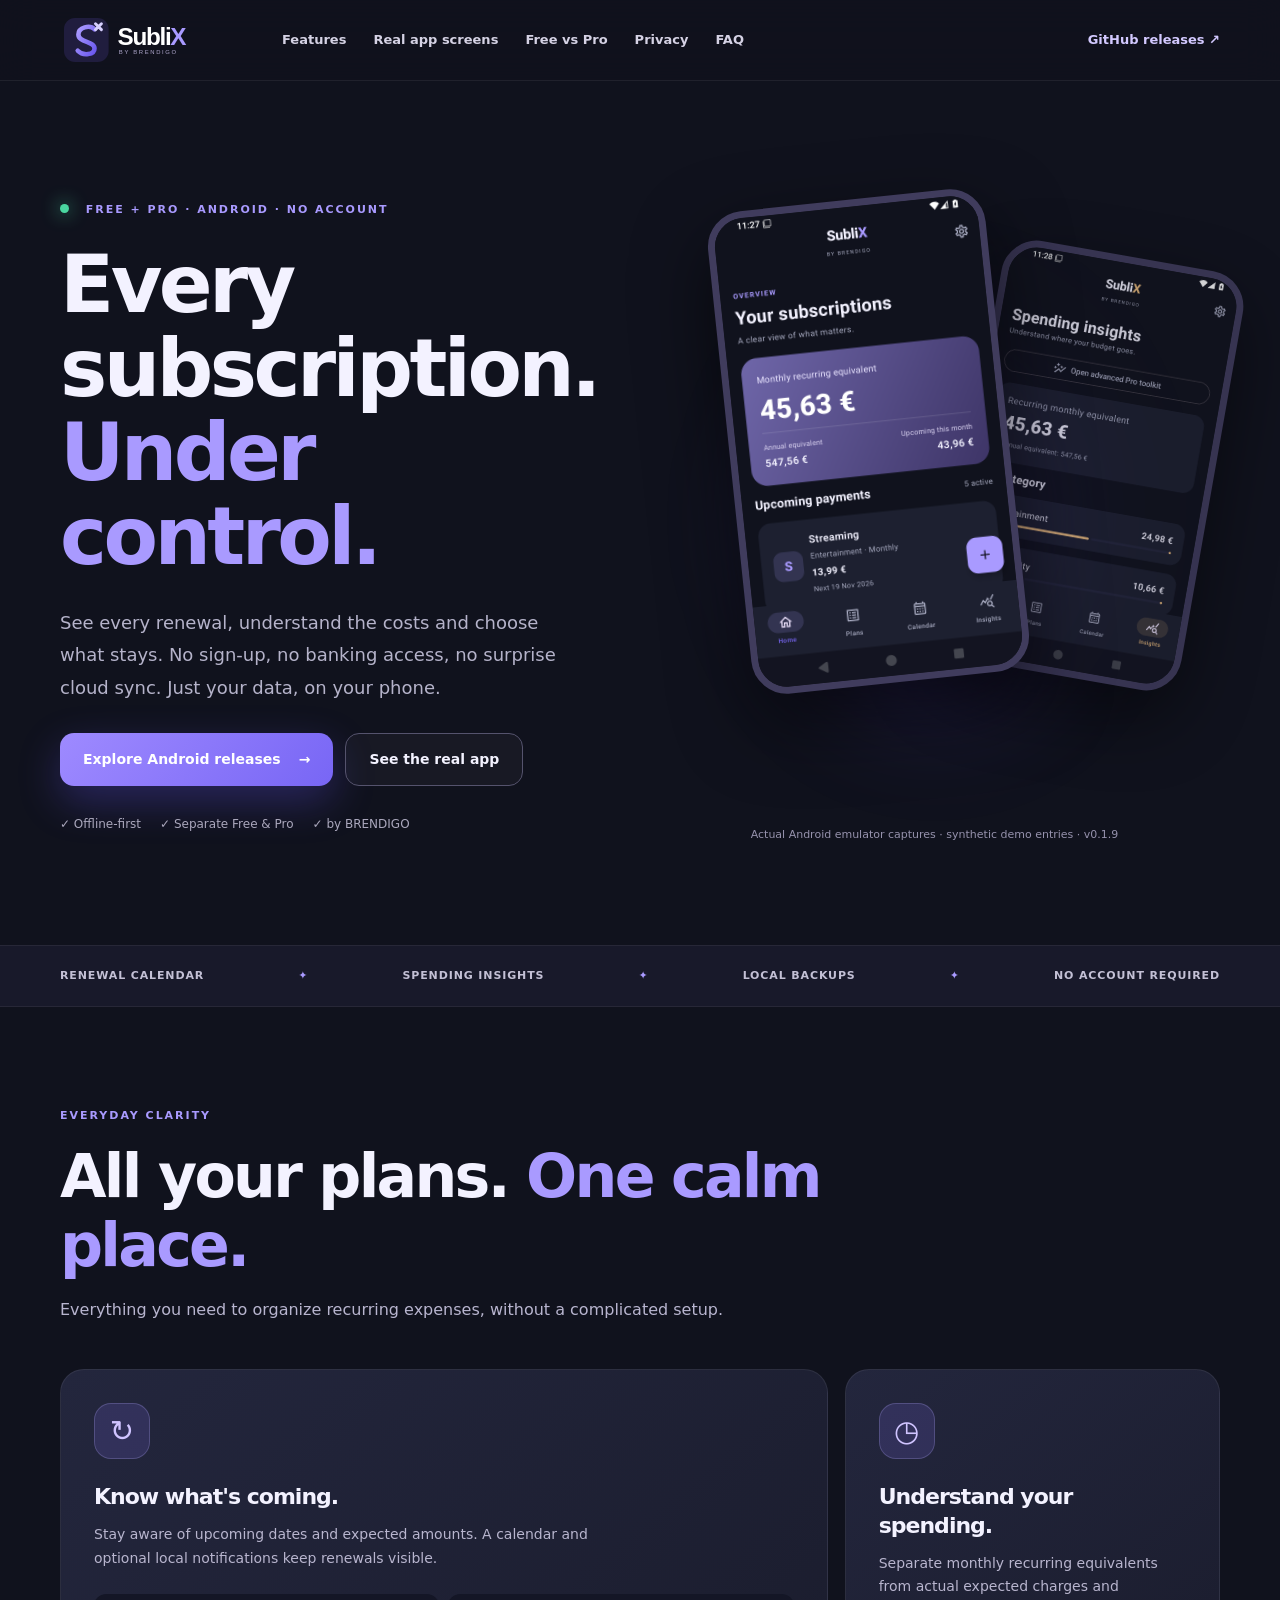
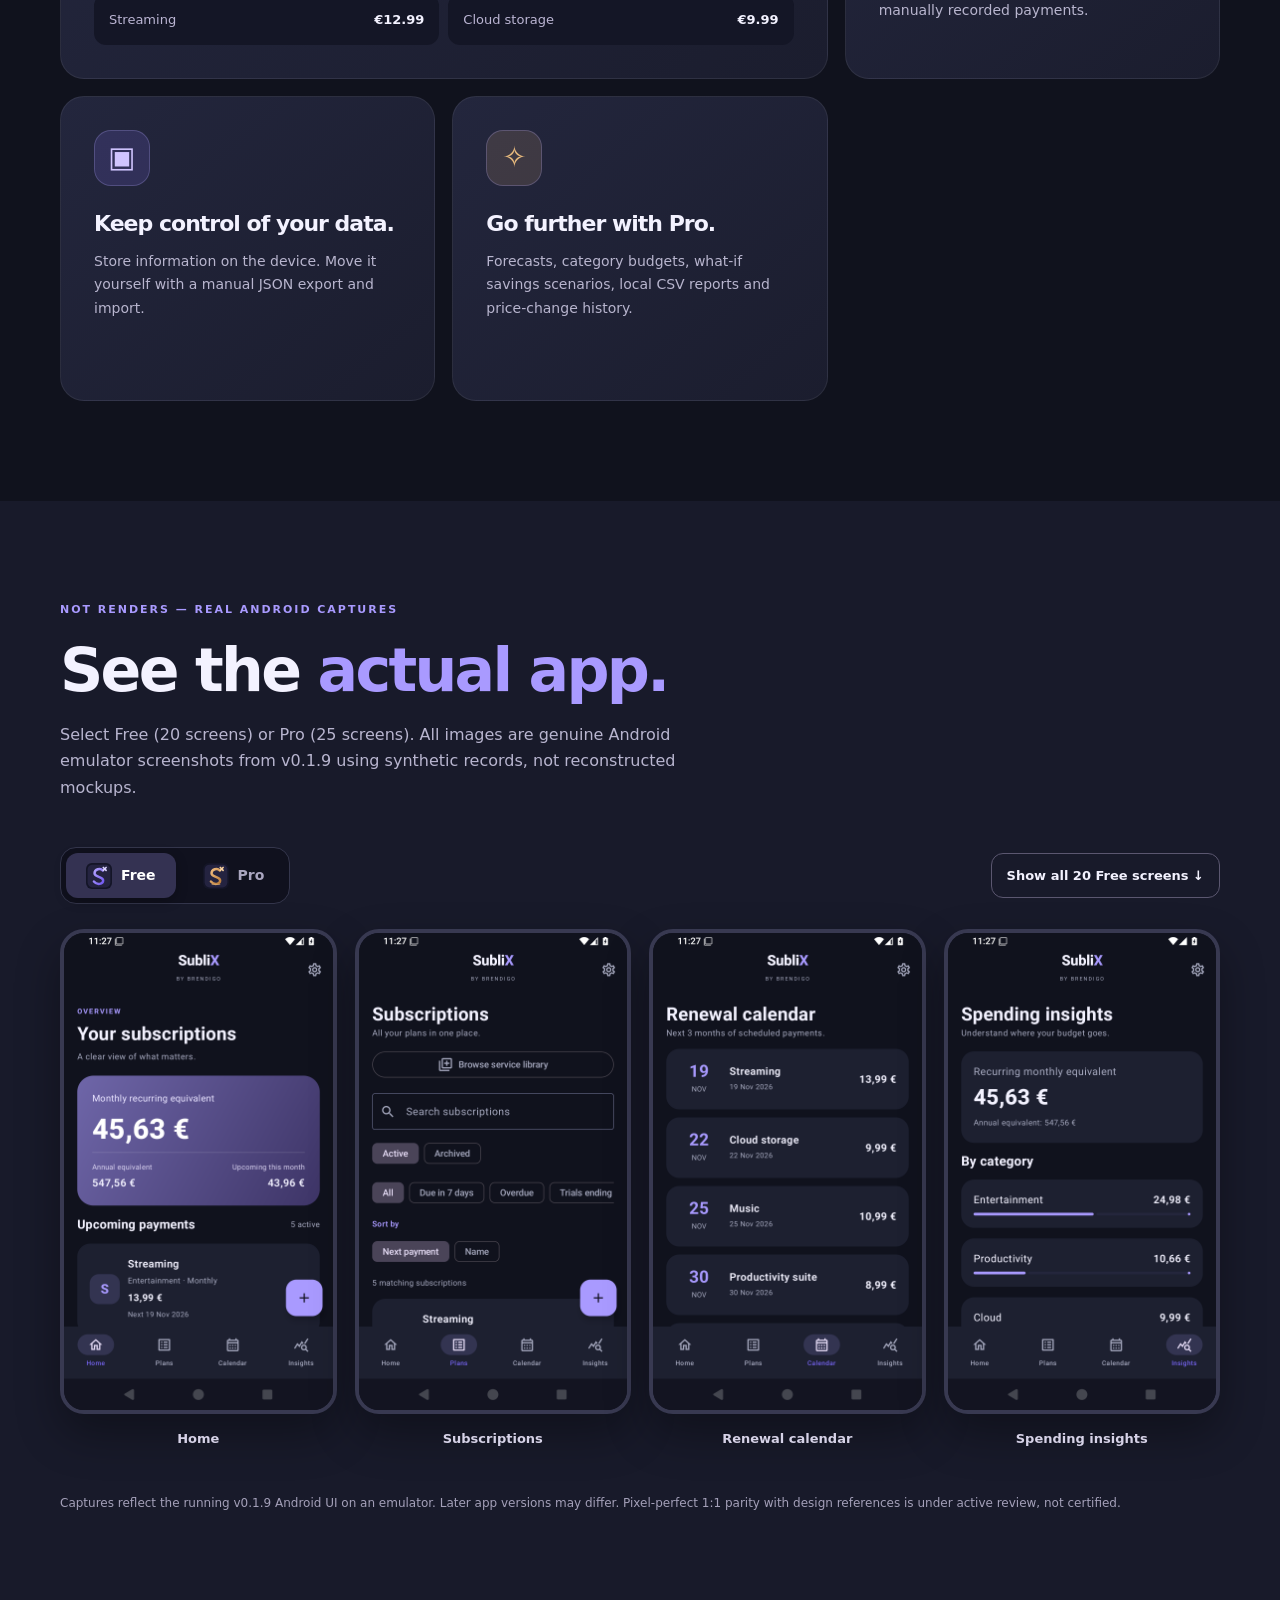
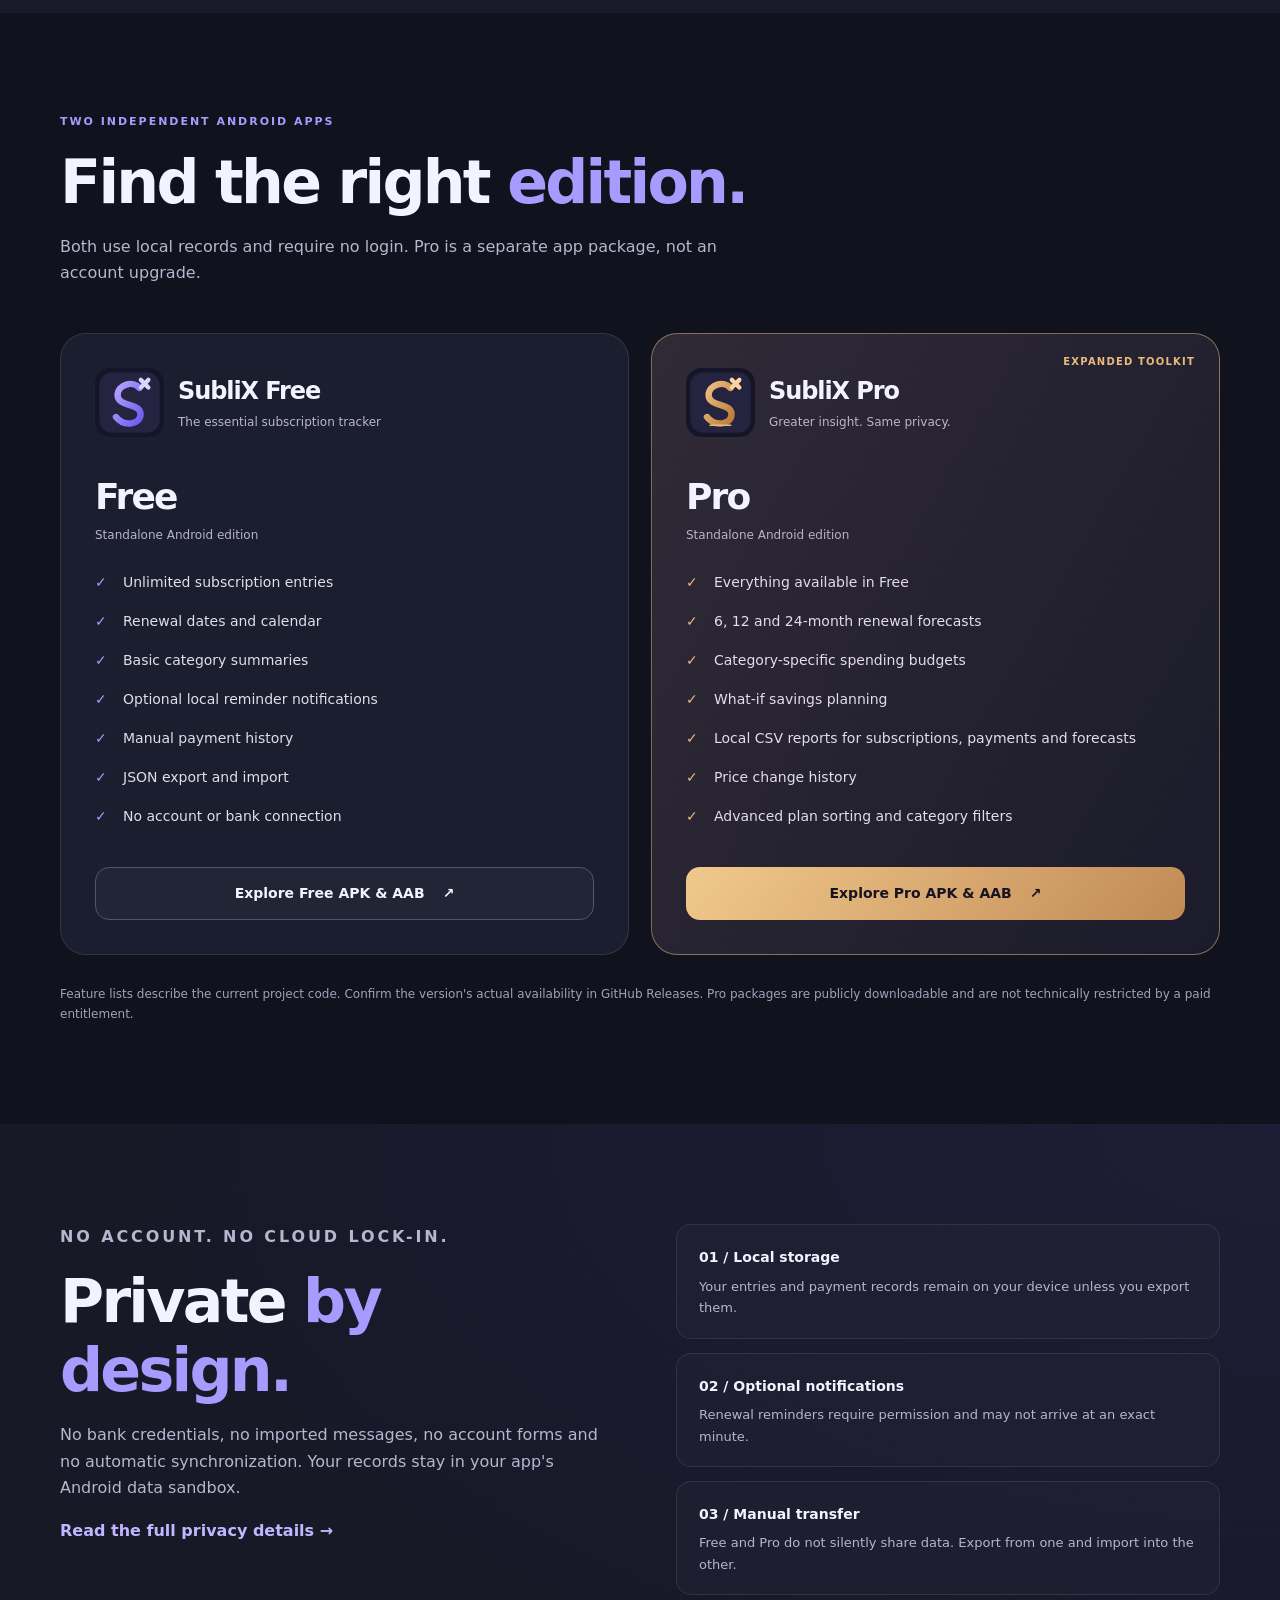
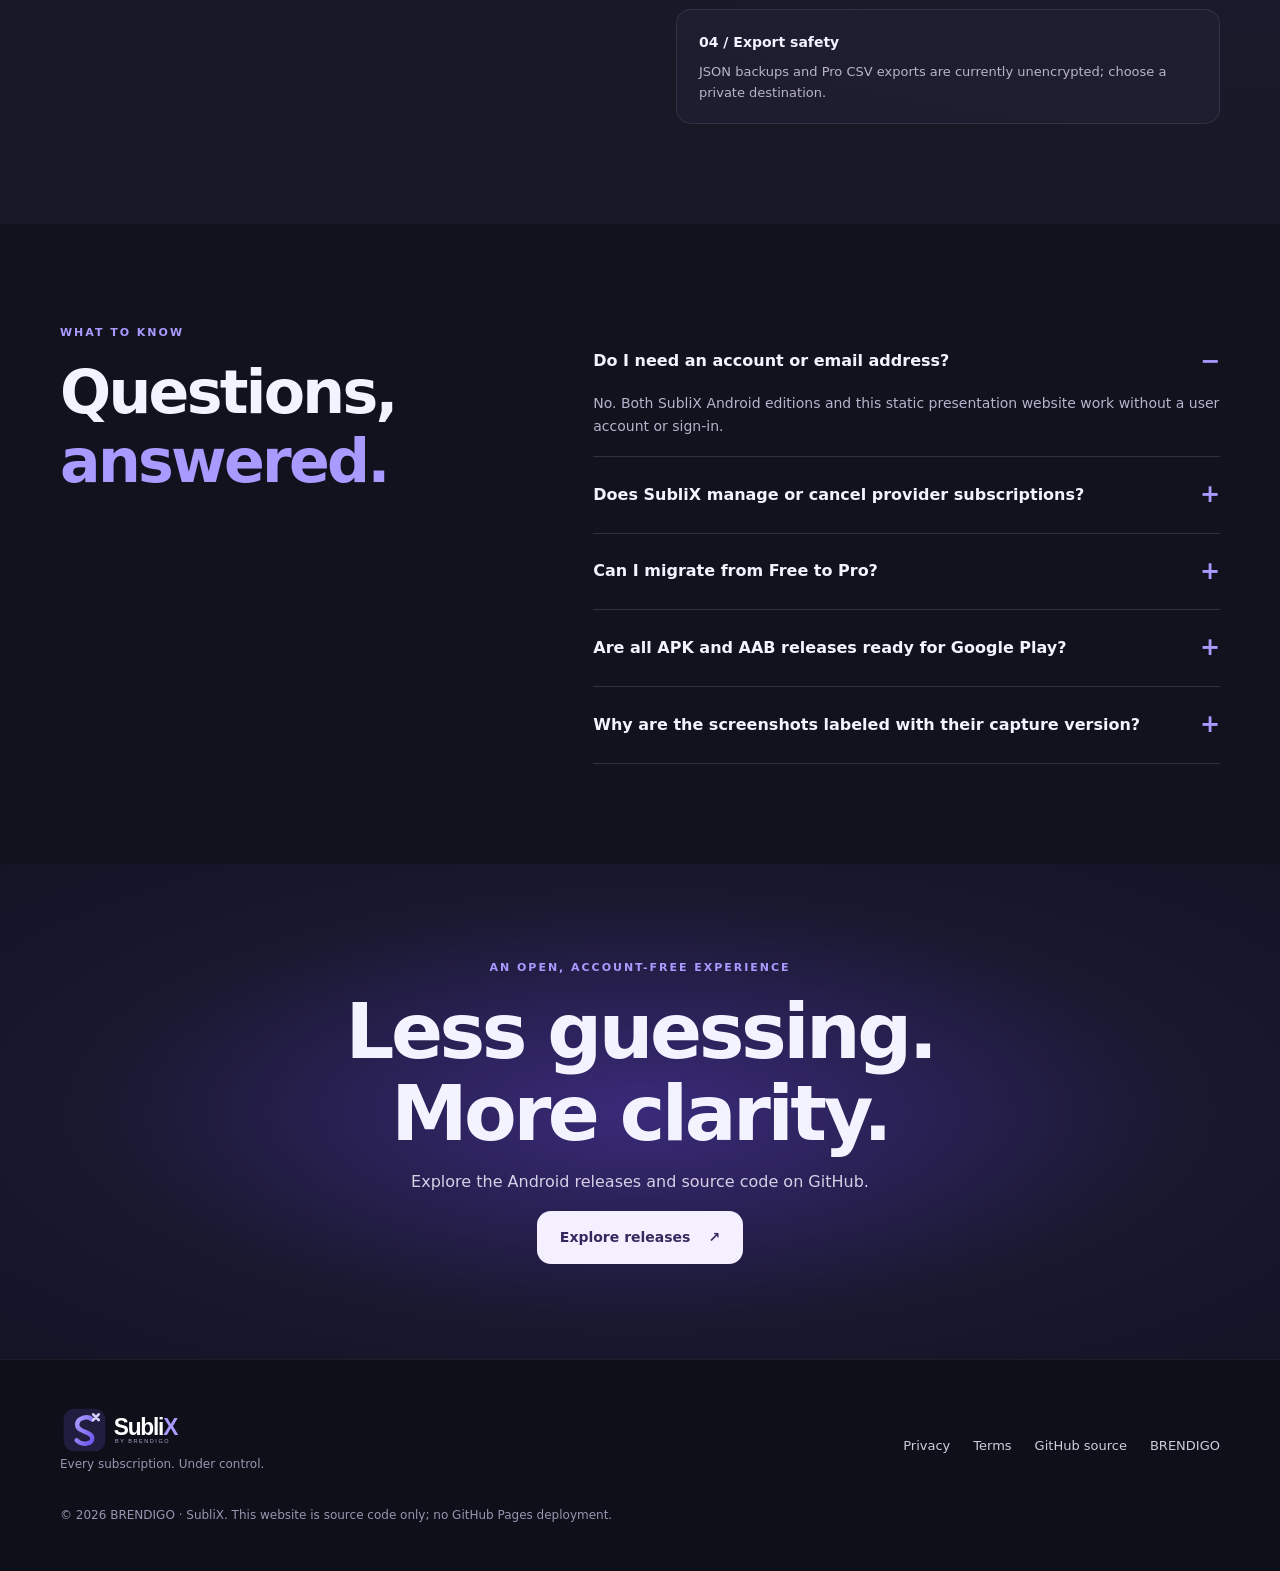
==== commit 0976aa74: "chore(release): prepare SubliX v0.1.9 Free/Pro with adaptive archive QA and store metadata" ====
--- a/web/index.html
+++ b/web/index.html
@@ -51,7 +51,7 @@
       <figure class="phone phone-front">
         <img src="assets/screenshots/free/01-home.png" width="1080" height="1920" fetchpriority="high" alt="Actual Android emulator capture of SubliX Free home">
       </figure>
-      <p class="capture-note">Actual Android emulator captures · synthetic demo entries · v0.1.8</p>
+      <p class="capture-note">Actual Android emulator captures · synthetic demo entries · v0.1.9</p>
     </div>
   </div>
 </section>
@@ -73,7 +73,7 @@
 </section>
 <section id="screens" class="section screens-section">
   <div class="shell">
-    <div class="section-heading"><p class="eyebrow">NOT RENDERS — REAL ANDROID CAPTURES</p><h2>See the <em>actual app.</em></h2><p>Select Free (20 screens) or Pro (25 screens). All images are genuine Android emulator screenshots from v0.1.8 using synthetic records, not reconstructed mockups.</p></div>
+    <div class="section-heading"><p class="eyebrow">NOT RENDERS — REAL ANDROID CAPTURES</p><h2>See the <em>actual app.</em></h2><p>Select Free (20 screens) or Pro (25 screens). All images are genuine Android emulator screenshots from v0.1.9 using synthetic records, not reconstructed mockups.</p></div>
     <div class="gallery-toolbar">
       <div class="tabs" role="tablist" aria-label="Choose application edition">
         <button type="button" class="tab" role="tab" id="tab-free" aria-selected="true" aria-controls="screens-panel" data-edition="free"><img src="assets/icon-free.svg" alt="" width="26" height="26">Free</button>
@@ -87,7 +87,7 @@
       <figure class="screen-item"><button type="button" class="screenshot-open" data-file="06-calendar.png" aria-label="Expand Calendar screenshot"><img src="assets/screenshots/free/06-calendar.png" width="1080" height="1920" loading="lazy" alt="SubliX Free Calendar, captured on an Android emulator"></button><figcaption>Calendar</figcaption></figure>
       <figure class="screen-item"><button type="button" class="screenshot-open" data-file="08-insights.png" aria-label="Expand Insights screenshot"><img src="assets/screenshots/free/08-insights.png" width="1080" height="1920" loading="lazy" alt="SubliX Free Insights, captured on an Android emulator"></button><figcaption>Insights</figcaption></figure>
     </div>
-    <p class="screenshot-disclaimer">Captures reflect the running v0.1.8 Android UI on an emulator. Later app versions may differ. Pixel-perfect 1:1 parity with design references is under active review, not certified.</p>
+    <p class="screenshot-disclaimer">Captures reflect the running v0.1.9 Android UI on an emulator. Later app versions may differ. Pixel-perfect 1:1 parity with design references is under active review, not certified.</p>
   </div>
 </section>
 <section id="editions" class="section">
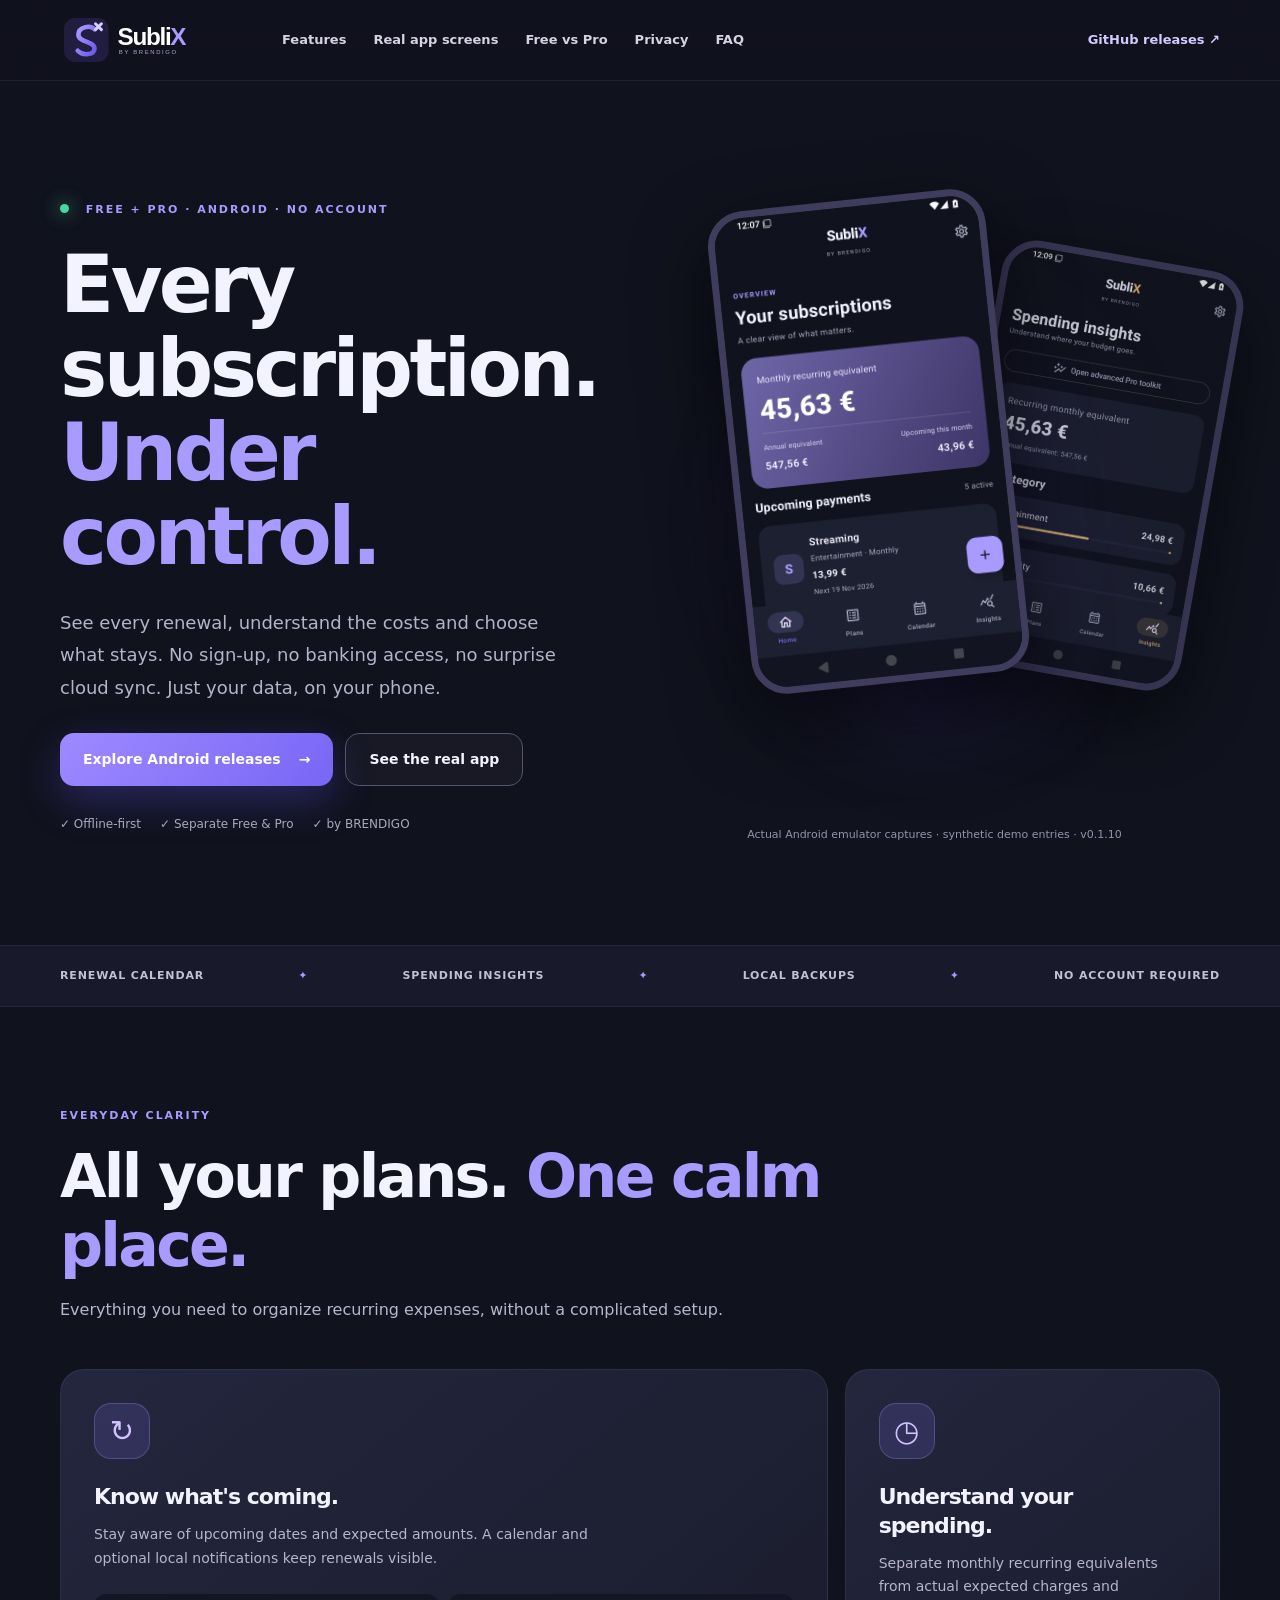
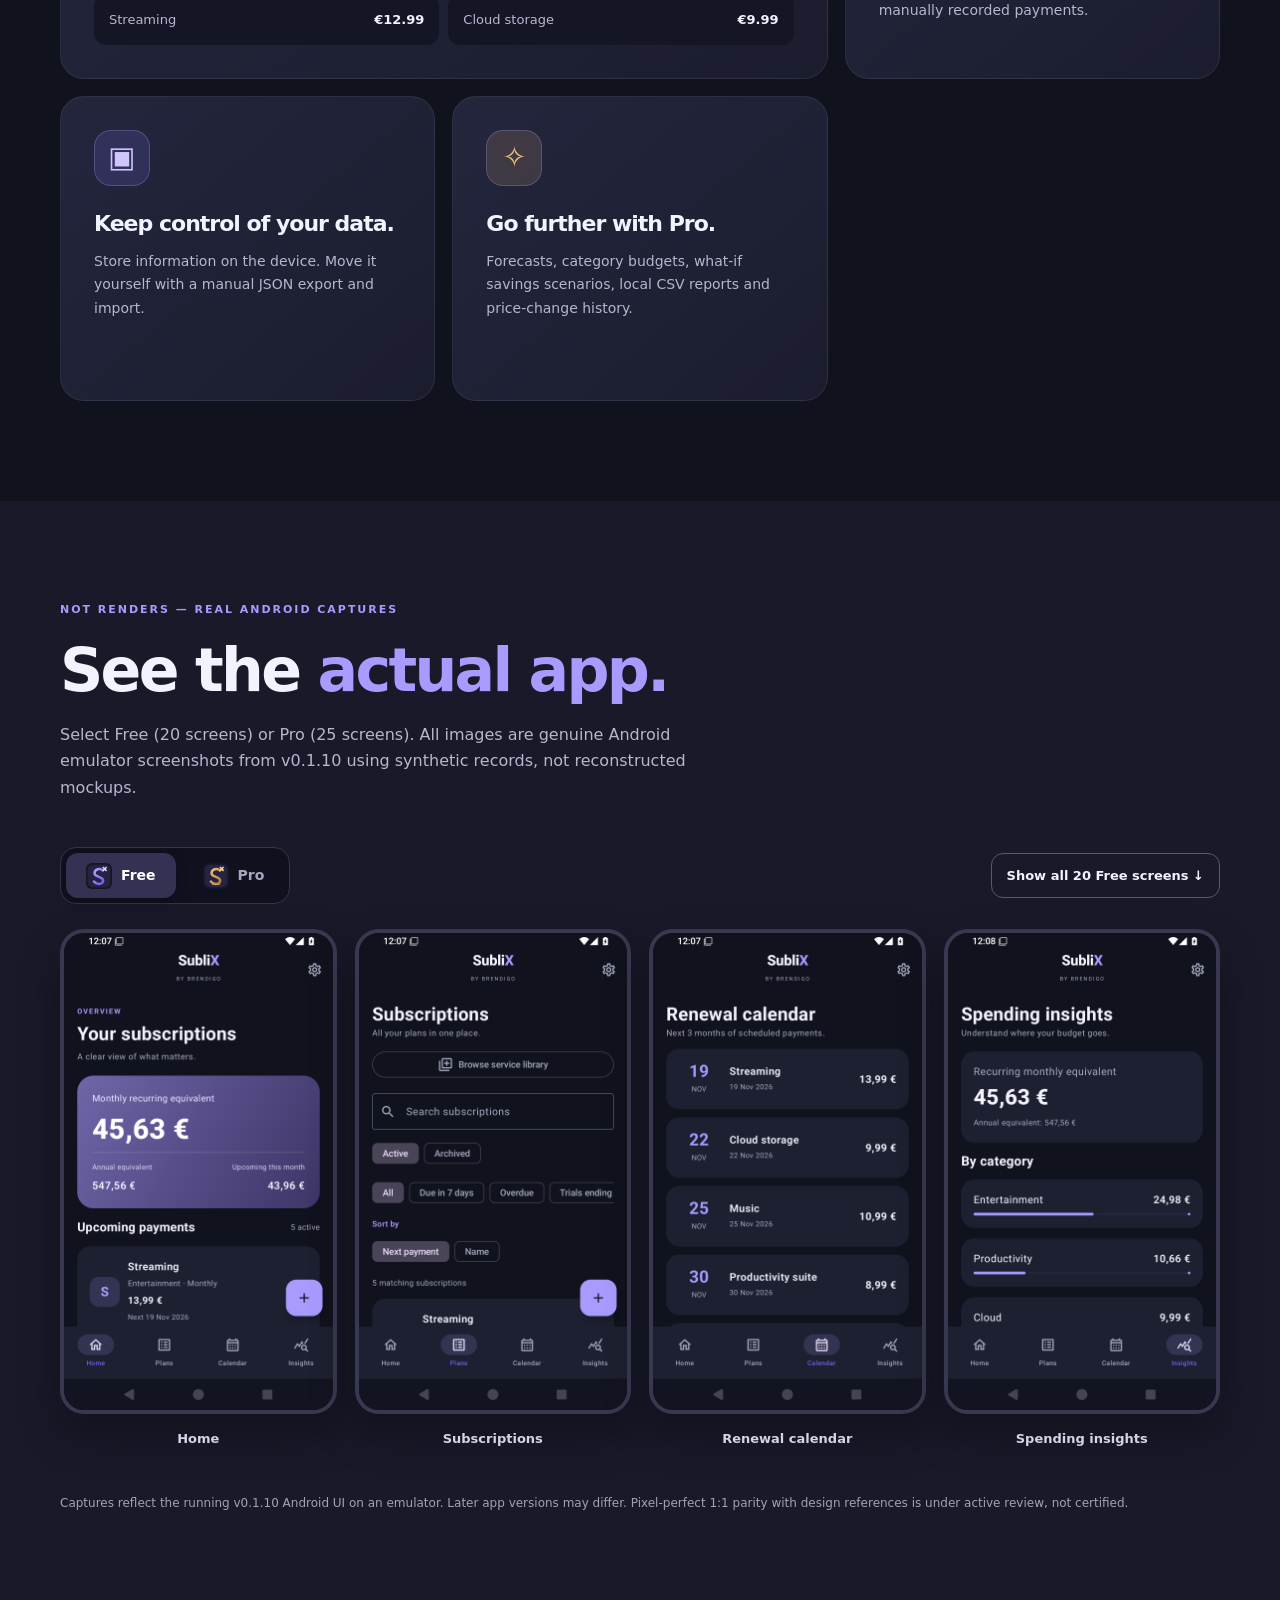
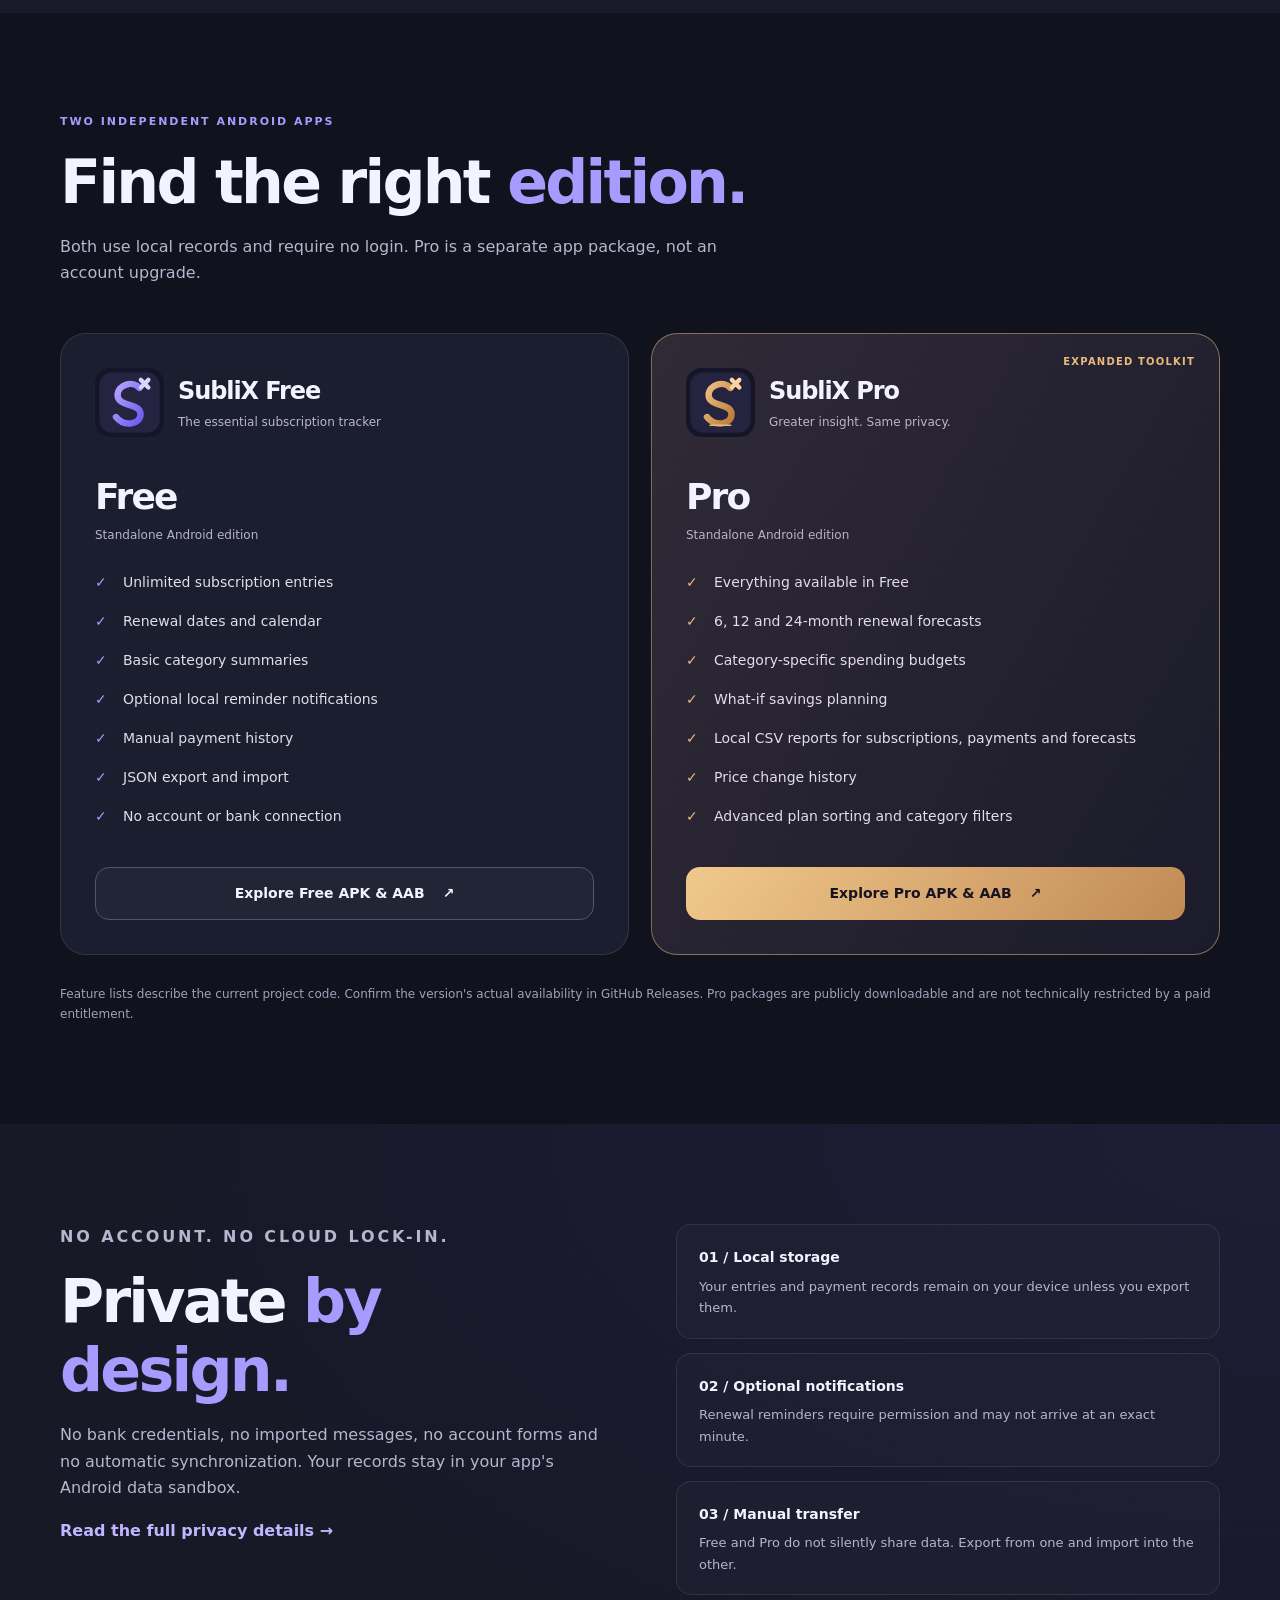
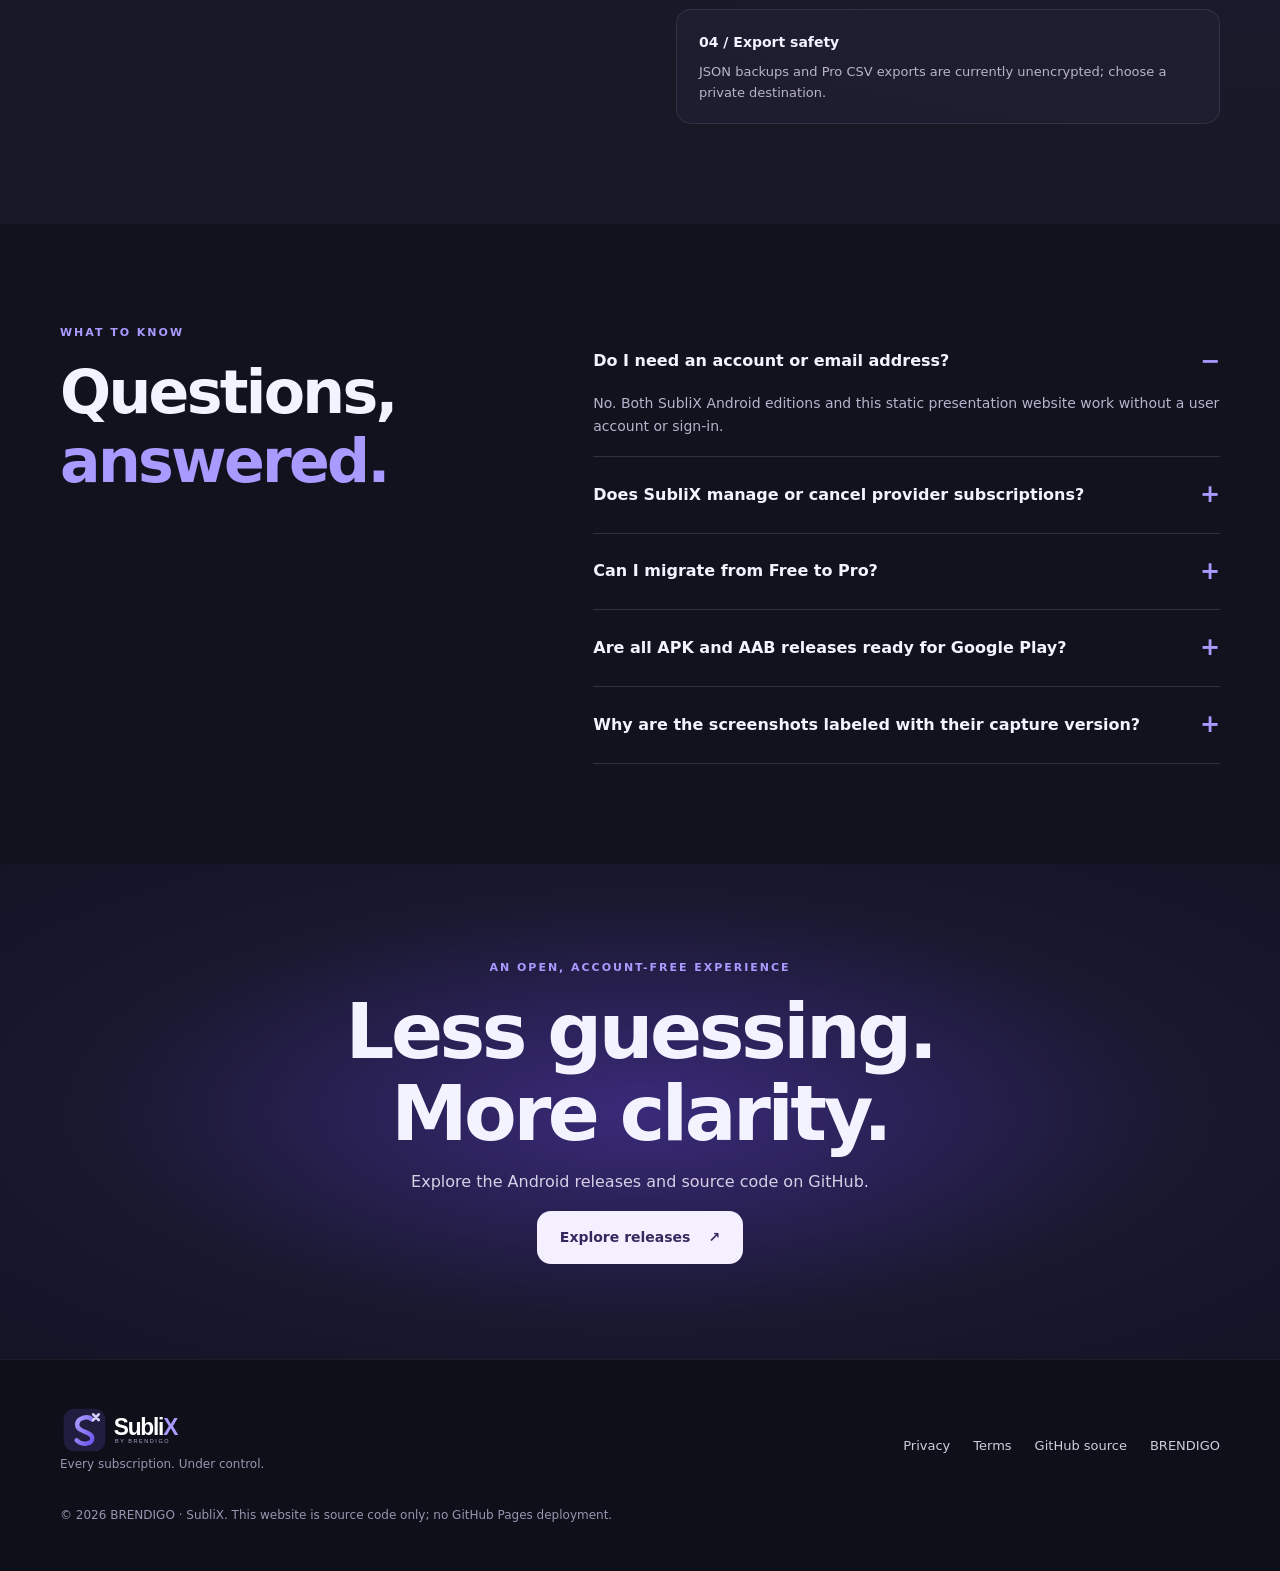
==== commit fd8f37f7: "chore: bump SubliX Free/Pro to v0.1.10 and synchronize Play/web/QA documentation" ====
--- a/web/index.html
+++ b/web/index.html
@@ -51,7 +51,7 @@
       <figure class="phone phone-front">
         <img src="assets/screenshots/free/01-home.png" width="1080" height="1920" fetchpriority="high" alt="Actual Android emulator capture of SubliX Free home">
       </figure>
-      <p class="capture-note">Actual Android emulator captures · synthetic demo entries · v0.1.9</p>
+      <p class="capture-note">Actual Android emulator captures · synthetic demo entries · v0.1.10</p>
     </div>
   </div>
 </section>
@@ -73,7 +73,7 @@
 </section>
 <section id="screens" class="section screens-section">
   <div class="shell">
-    <div class="section-heading"><p class="eyebrow">NOT RENDERS — REAL ANDROID CAPTURES</p><h2>See the <em>actual app.</em></h2><p>Select Free (20 screens) or Pro (25 screens). All images are genuine Android emulator screenshots from v0.1.9 using synthetic records, not reconstructed mockups.</p></div>
+    <div class="section-heading"><p class="eyebrow">NOT RENDERS — REAL ANDROID CAPTURES</p><h2>See the <em>actual app.</em></h2><p>Select Free (20 screens) or Pro (25 screens). All images are genuine Android emulator screenshots from v0.1.10 using synthetic records, not reconstructed mockups.</p></div>
     <div class="gallery-toolbar">
       <div class="tabs" role="tablist" aria-label="Choose application edition">
         <button type="button" class="tab" role="tab" id="tab-free" aria-selected="true" aria-controls="screens-panel" data-edition="free"><img src="assets/icon-free.svg" alt="" width="26" height="26">Free</button>
@@ -87,7 +87,7 @@
       <figure class="screen-item"><button type="button" class="screenshot-open" data-file="06-calendar.png" aria-label="Expand Calendar screenshot"><img src="assets/screenshots/free/06-calendar.png" width="1080" height="1920" loading="lazy" alt="SubliX Free Calendar, captured on an Android emulator"></button><figcaption>Calendar</figcaption></figure>
       <figure class="screen-item"><button type="button" class="screenshot-open" data-file="08-insights.png" aria-label="Expand Insights screenshot"><img src="assets/screenshots/free/08-insights.png" width="1080" height="1920" loading="lazy" alt="SubliX Free Insights, captured on an Android emulator"></button><figcaption>Insights</figcaption></figure>
     </div>
-    <p class="screenshot-disclaimer">Captures reflect the running v0.1.9 Android UI on an emulator. Later app versions may differ. Pixel-perfect 1:1 parity with design references is under active review, not certified.</p>
+    <p class="screenshot-disclaimer">Captures reflect the running v0.1.10 Android UI on an emulator. Later app versions may differ. Pixel-perfect 1:1 parity with design references is under active review, not certified.</p>
   </div>
 </section>
 <section id="editions" class="section">
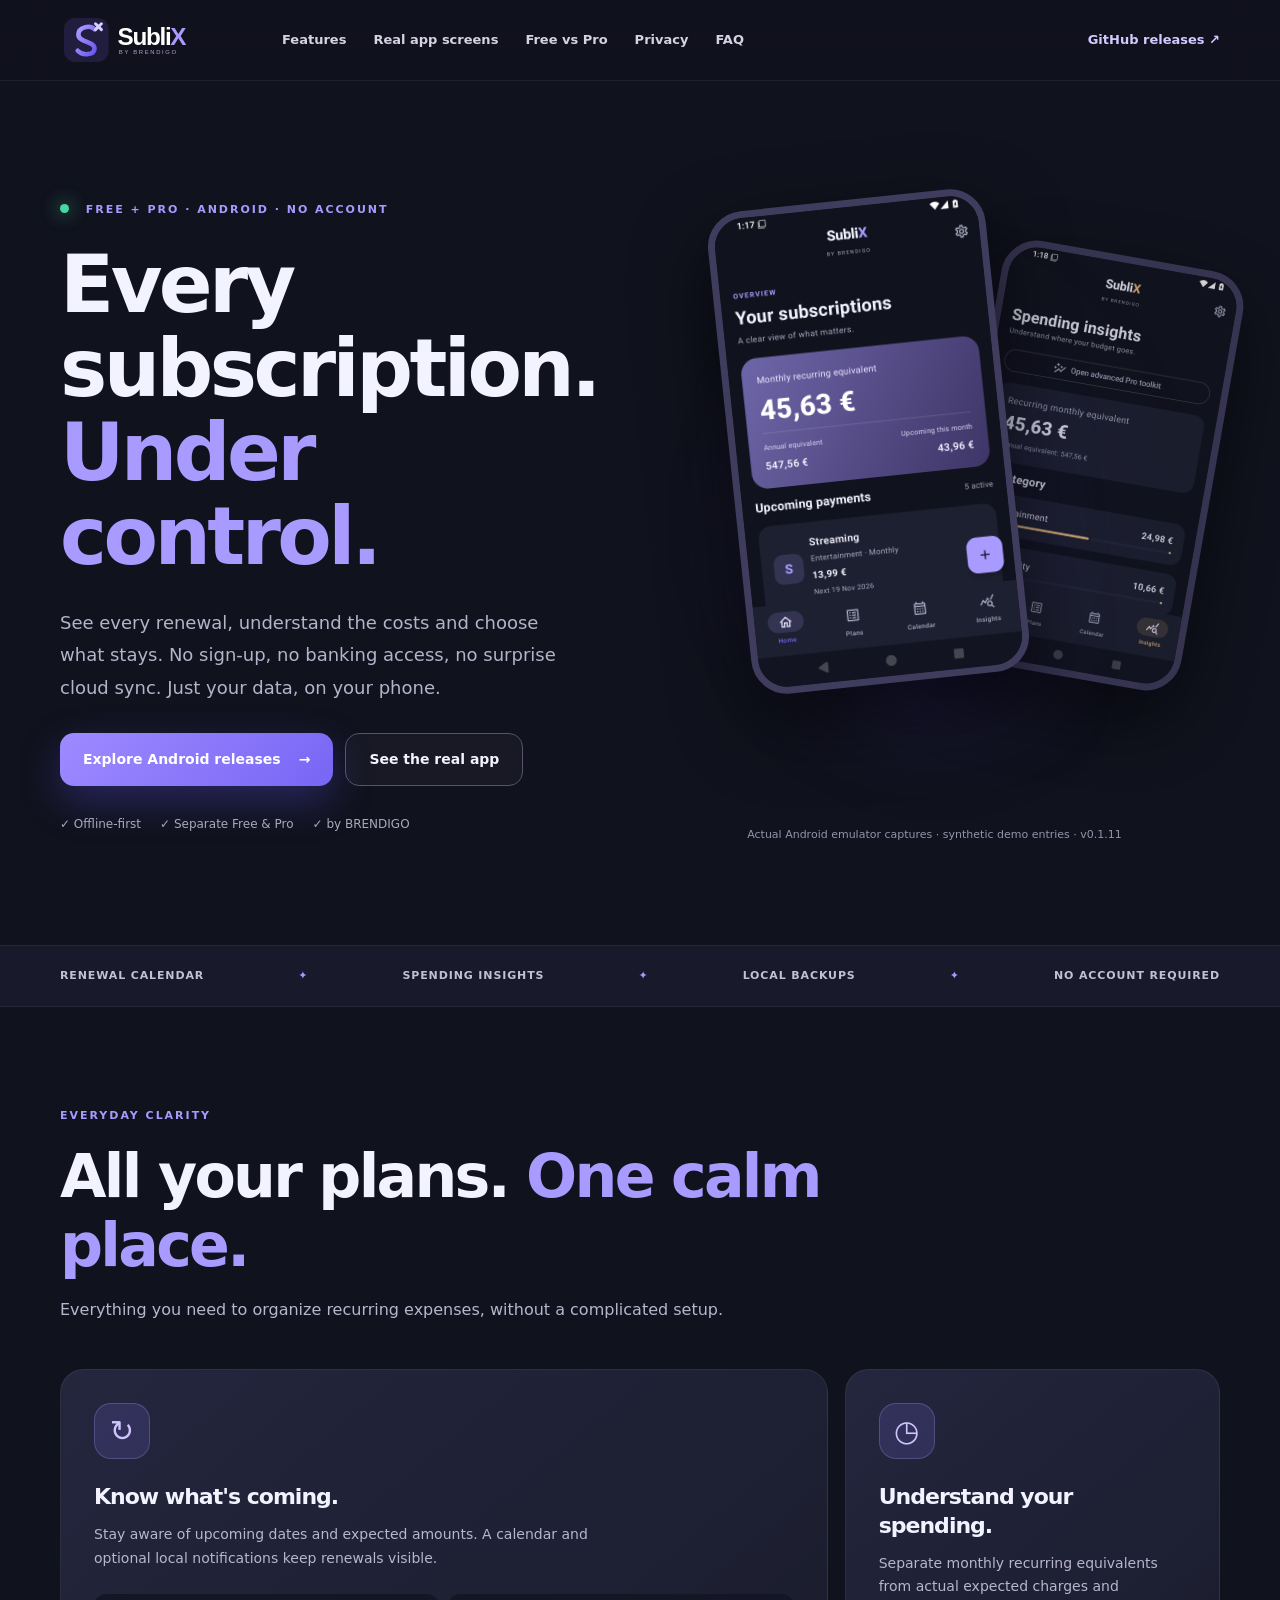
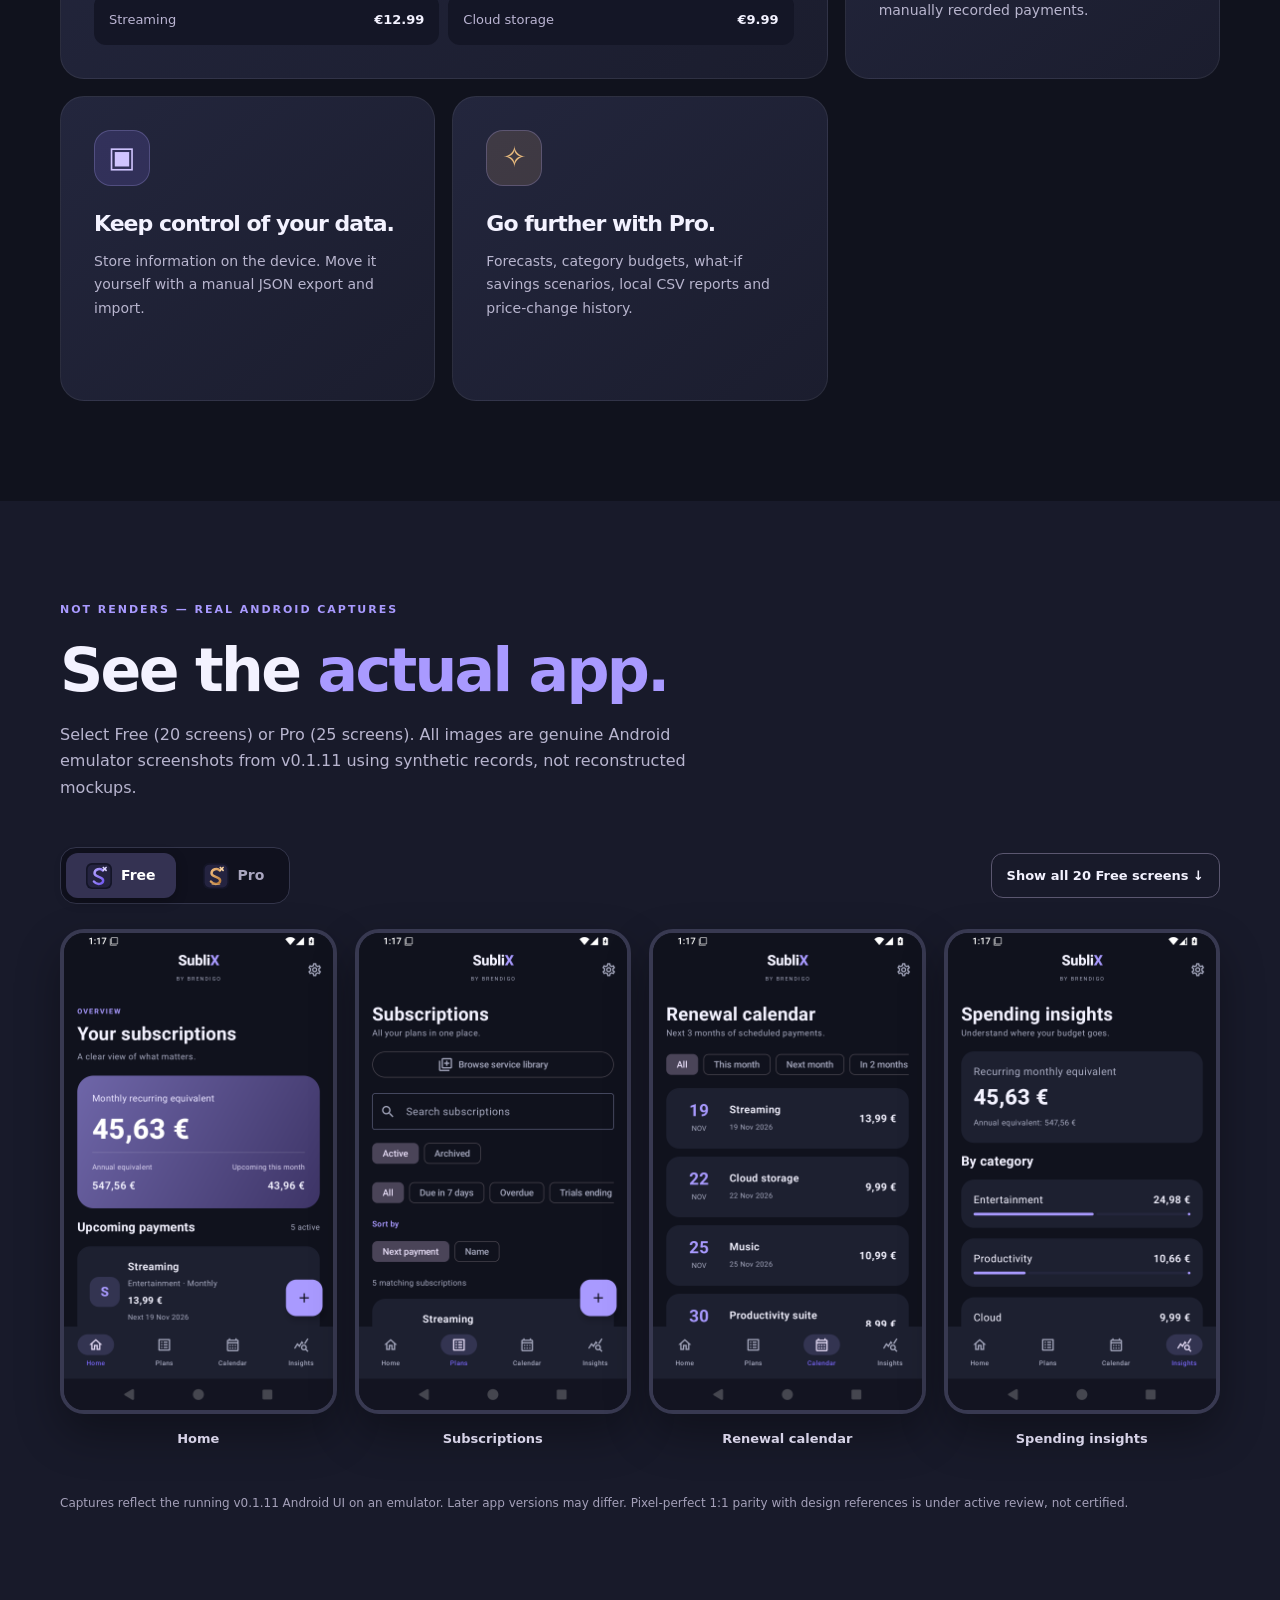
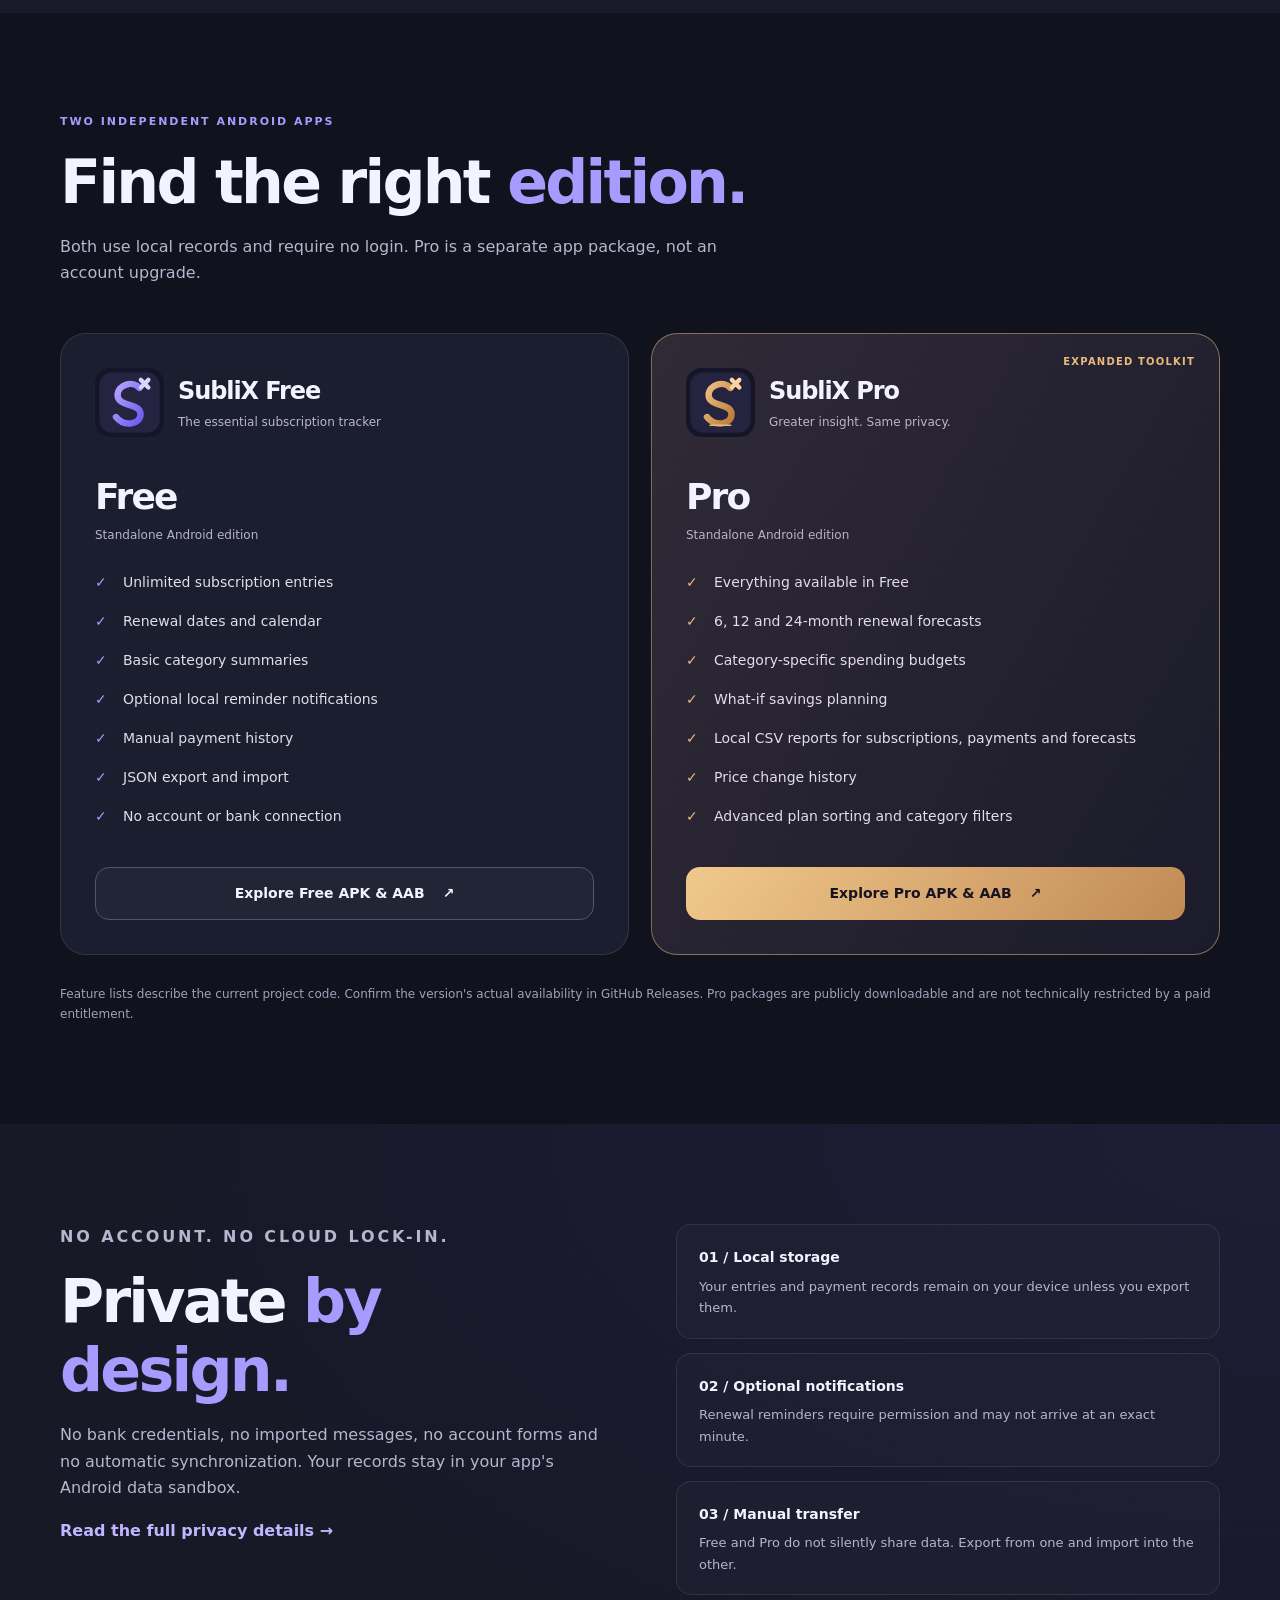
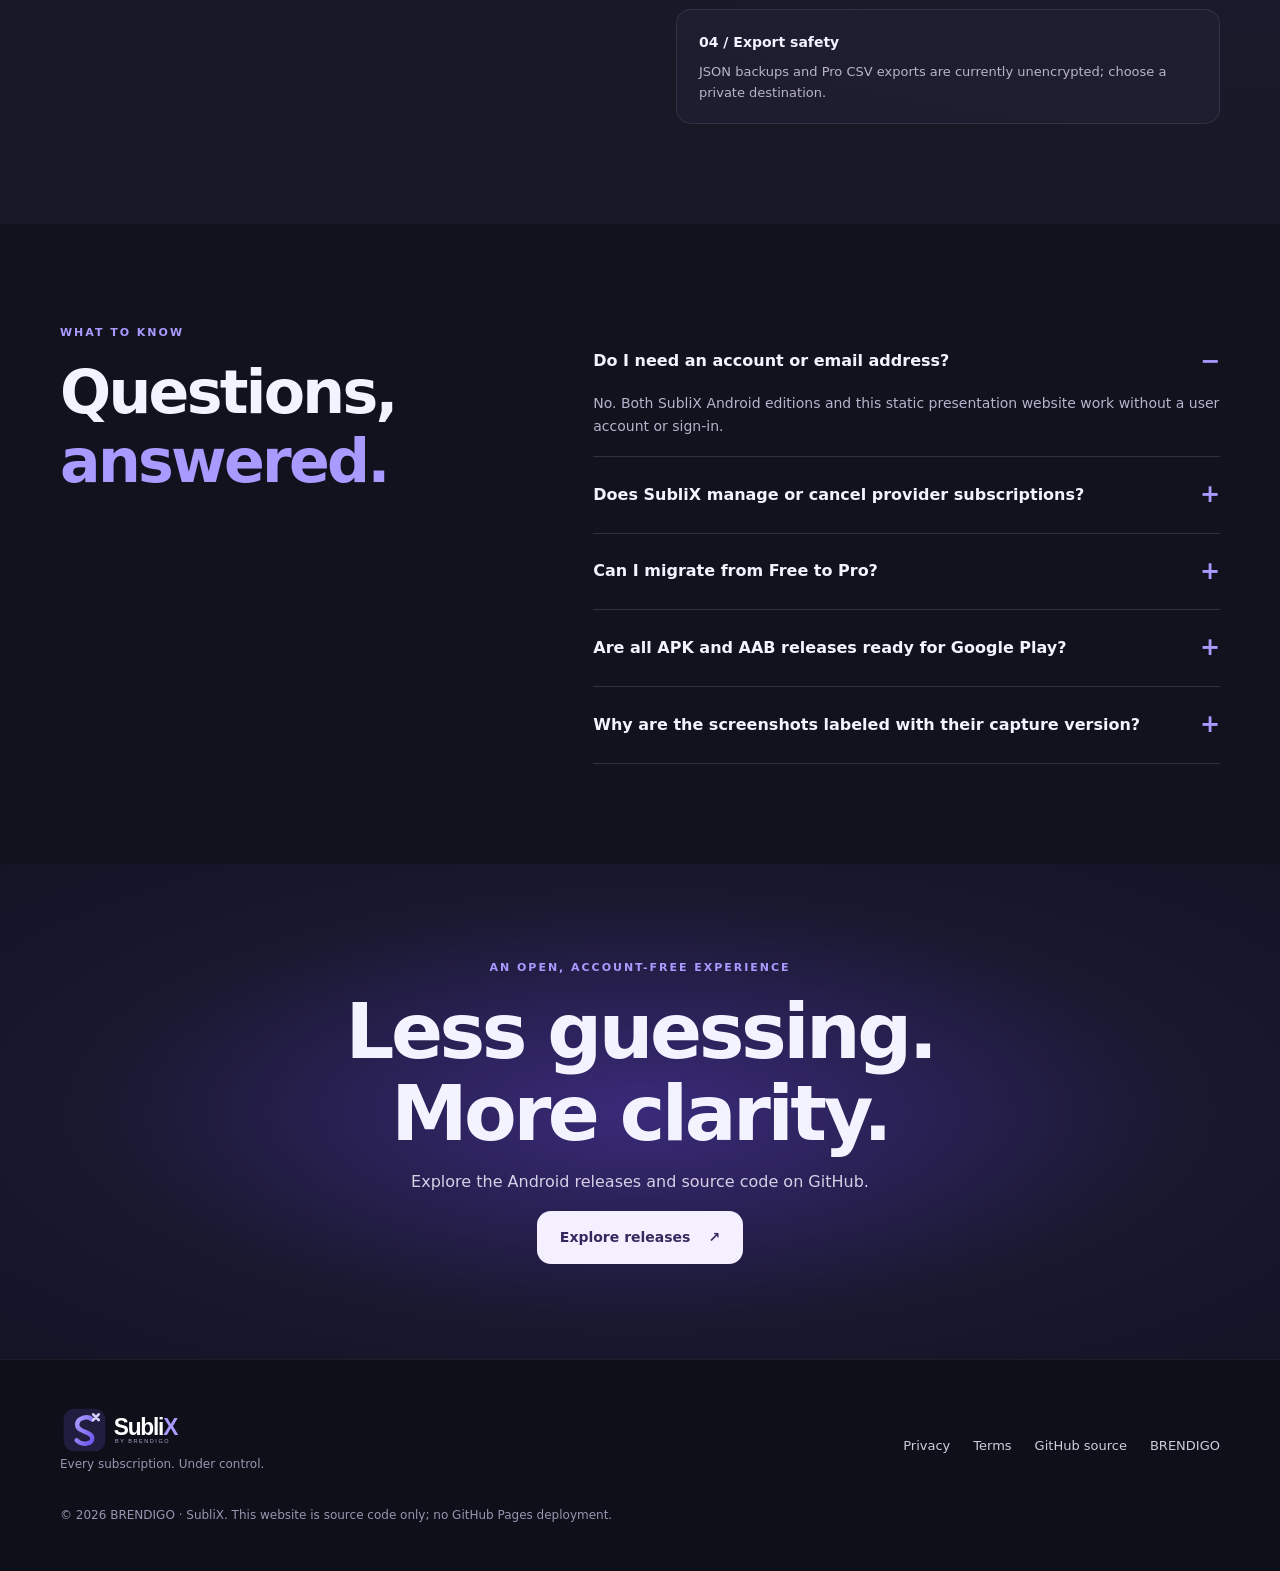
==== commit 446ce122: "docs(web): label upcoming v0.1.11 native captures" ====
--- a/web/index.html
+++ b/web/index.html
@@ -51,7 +51,7 @@
       <figure class="phone phone-front">
         <img src="assets/screenshots/free/01-home.png" width="1080" height="1920" fetchpriority="high" alt="Actual Android emulator capture of SubliX Free home">
       </figure>
-      <p class="capture-note">Actual Android emulator captures · synthetic demo entries · v0.1.10</p>
+      <p class="capture-note">Actual Android emulator captures · synthetic demo entries · v0.1.11</p>
     </div>
   </div>
 </section>
@@ -73,7 +73,7 @@
 </section>
 <section id="screens" class="section screens-section">
   <div class="shell">
-    <div class="section-heading"><p class="eyebrow">NOT RENDERS — REAL ANDROID CAPTURES</p><h2>See the <em>actual app.</em></h2><p>Select Free (20 screens) or Pro (25 screens). All images are genuine Android emulator screenshots from v0.1.10 using synthetic records, not reconstructed mockups.</p></div>
+    <div class="section-heading"><p class="eyebrow">NOT RENDERS — REAL ANDROID CAPTURES</p><h2>See the <em>actual app.</em></h2><p>Select Free (20 screens) or Pro (25 screens). All images are genuine Android emulator screenshots from v0.1.11 using synthetic records, not reconstructed mockups.</p></div>
     <div class="gallery-toolbar">
       <div class="tabs" role="tablist" aria-label="Choose application edition">
         <button type="button" class="tab" role="tab" id="tab-free" aria-selected="true" aria-controls="screens-panel" data-edition="free"><img src="assets/icon-free.svg" alt="" width="26" height="26">Free</button>
@@ -87,7 +87,7 @@
       <figure class="screen-item"><button type="button" class="screenshot-open" data-file="06-calendar.png" aria-label="Expand Calendar screenshot"><img src="assets/screenshots/free/06-calendar.png" width="1080" height="1920" loading="lazy" alt="SubliX Free Calendar, captured on an Android emulator"></button><figcaption>Calendar</figcaption></figure>
       <figure class="screen-item"><button type="button" class="screenshot-open" data-file="08-insights.png" aria-label="Expand Insights screenshot"><img src="assets/screenshots/free/08-insights.png" width="1080" height="1920" loading="lazy" alt="SubliX Free Insights, captured on an Android emulator"></button><figcaption>Insights</figcaption></figure>
     </div>
-    <p class="screenshot-disclaimer">Captures reflect the running v0.1.10 Android UI on an emulator. Later app versions may differ. Pixel-perfect 1:1 parity with design references is under active review, not certified.</p>
+    <p class="screenshot-disclaimer">Captures reflect the running v0.1.11 Android UI on an emulator. Later app versions may differ. Pixel-perfect 1:1 parity with design references is under active review, not certified.</p>
   </div>
 </section>
 <section id="editions" class="section">
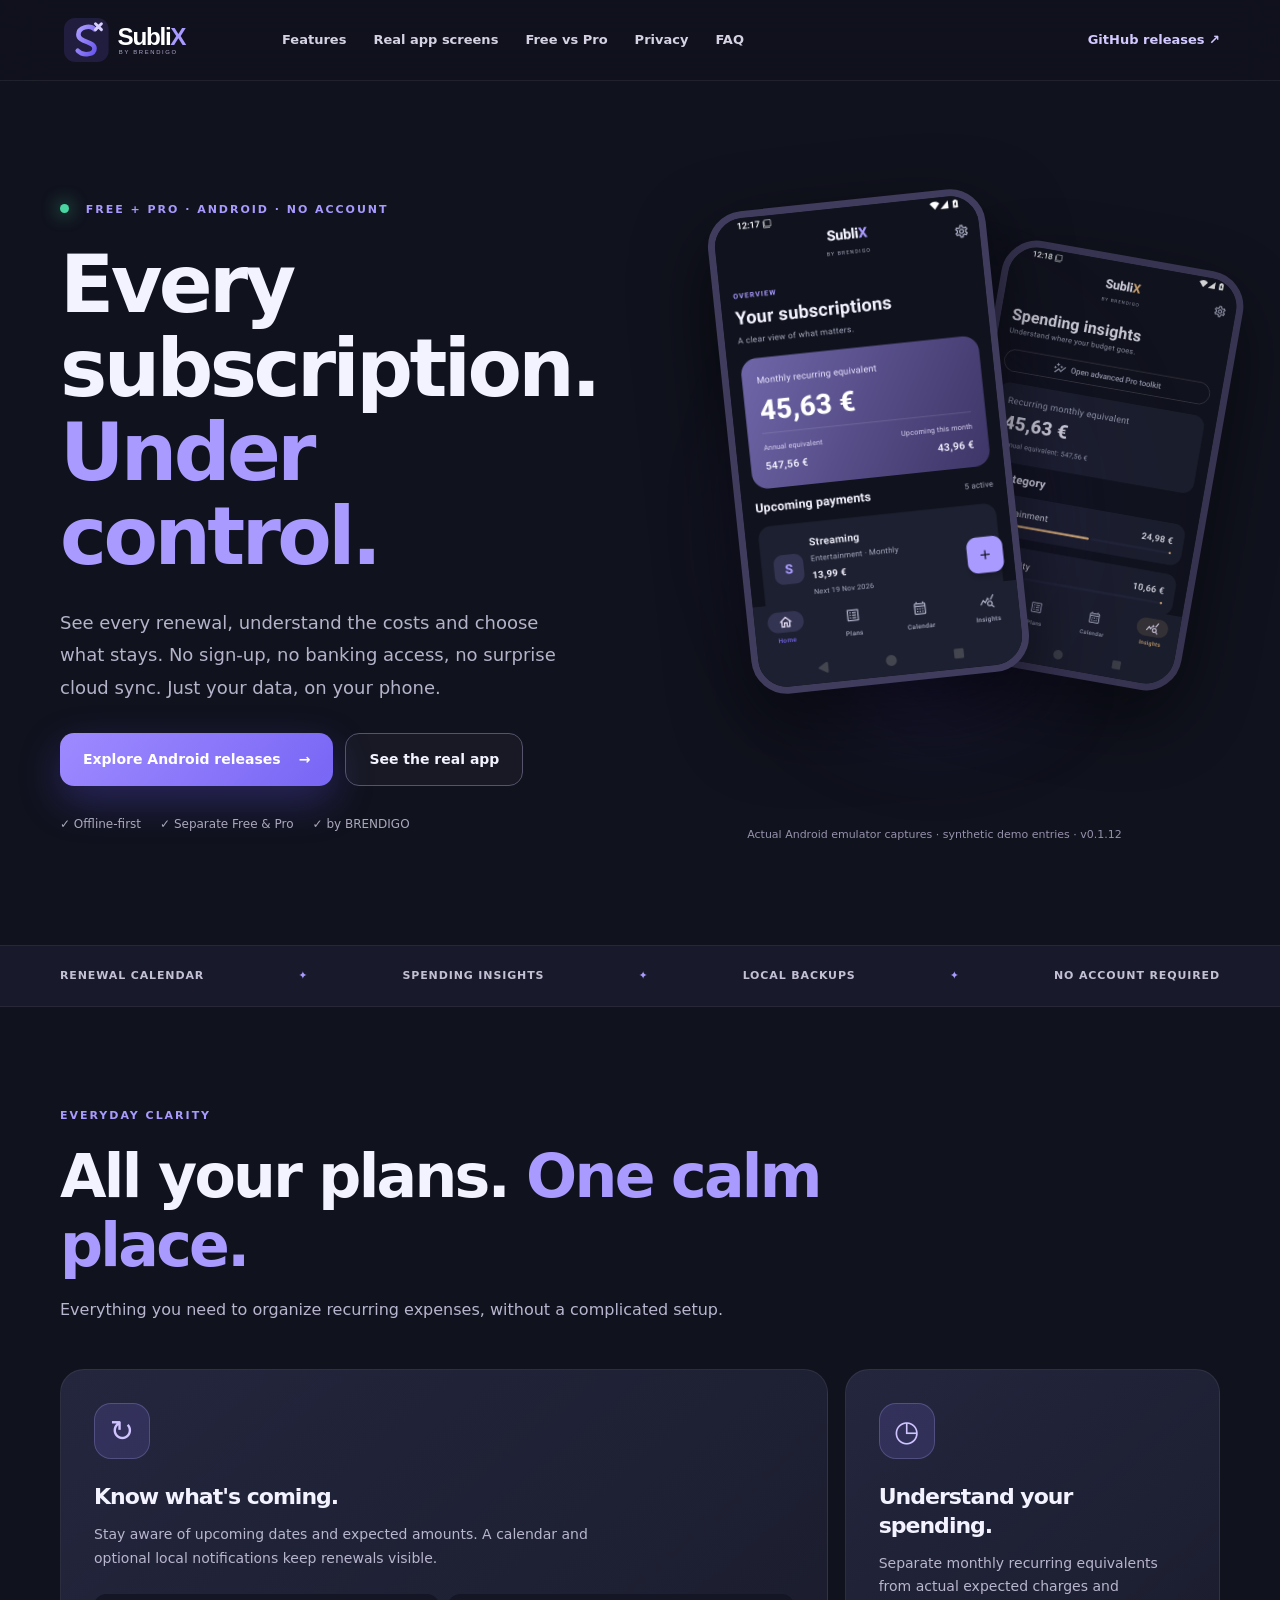
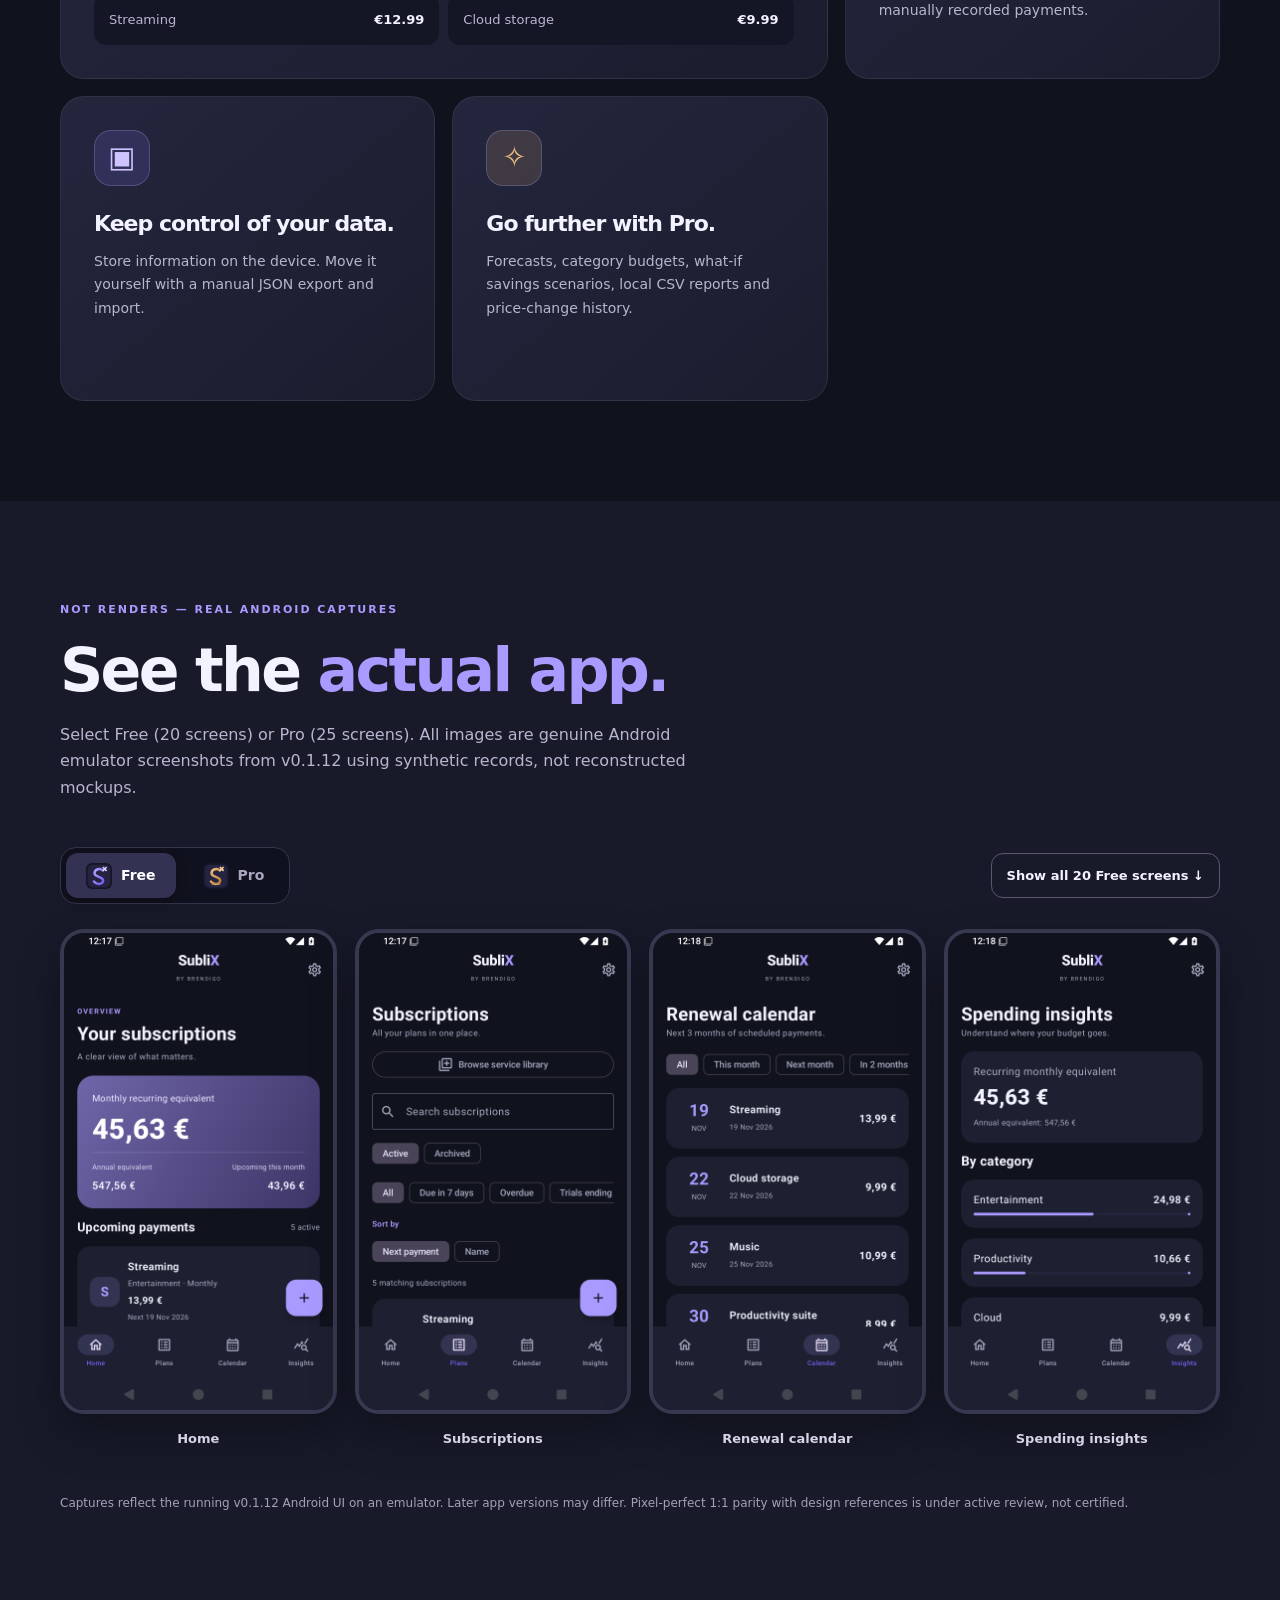
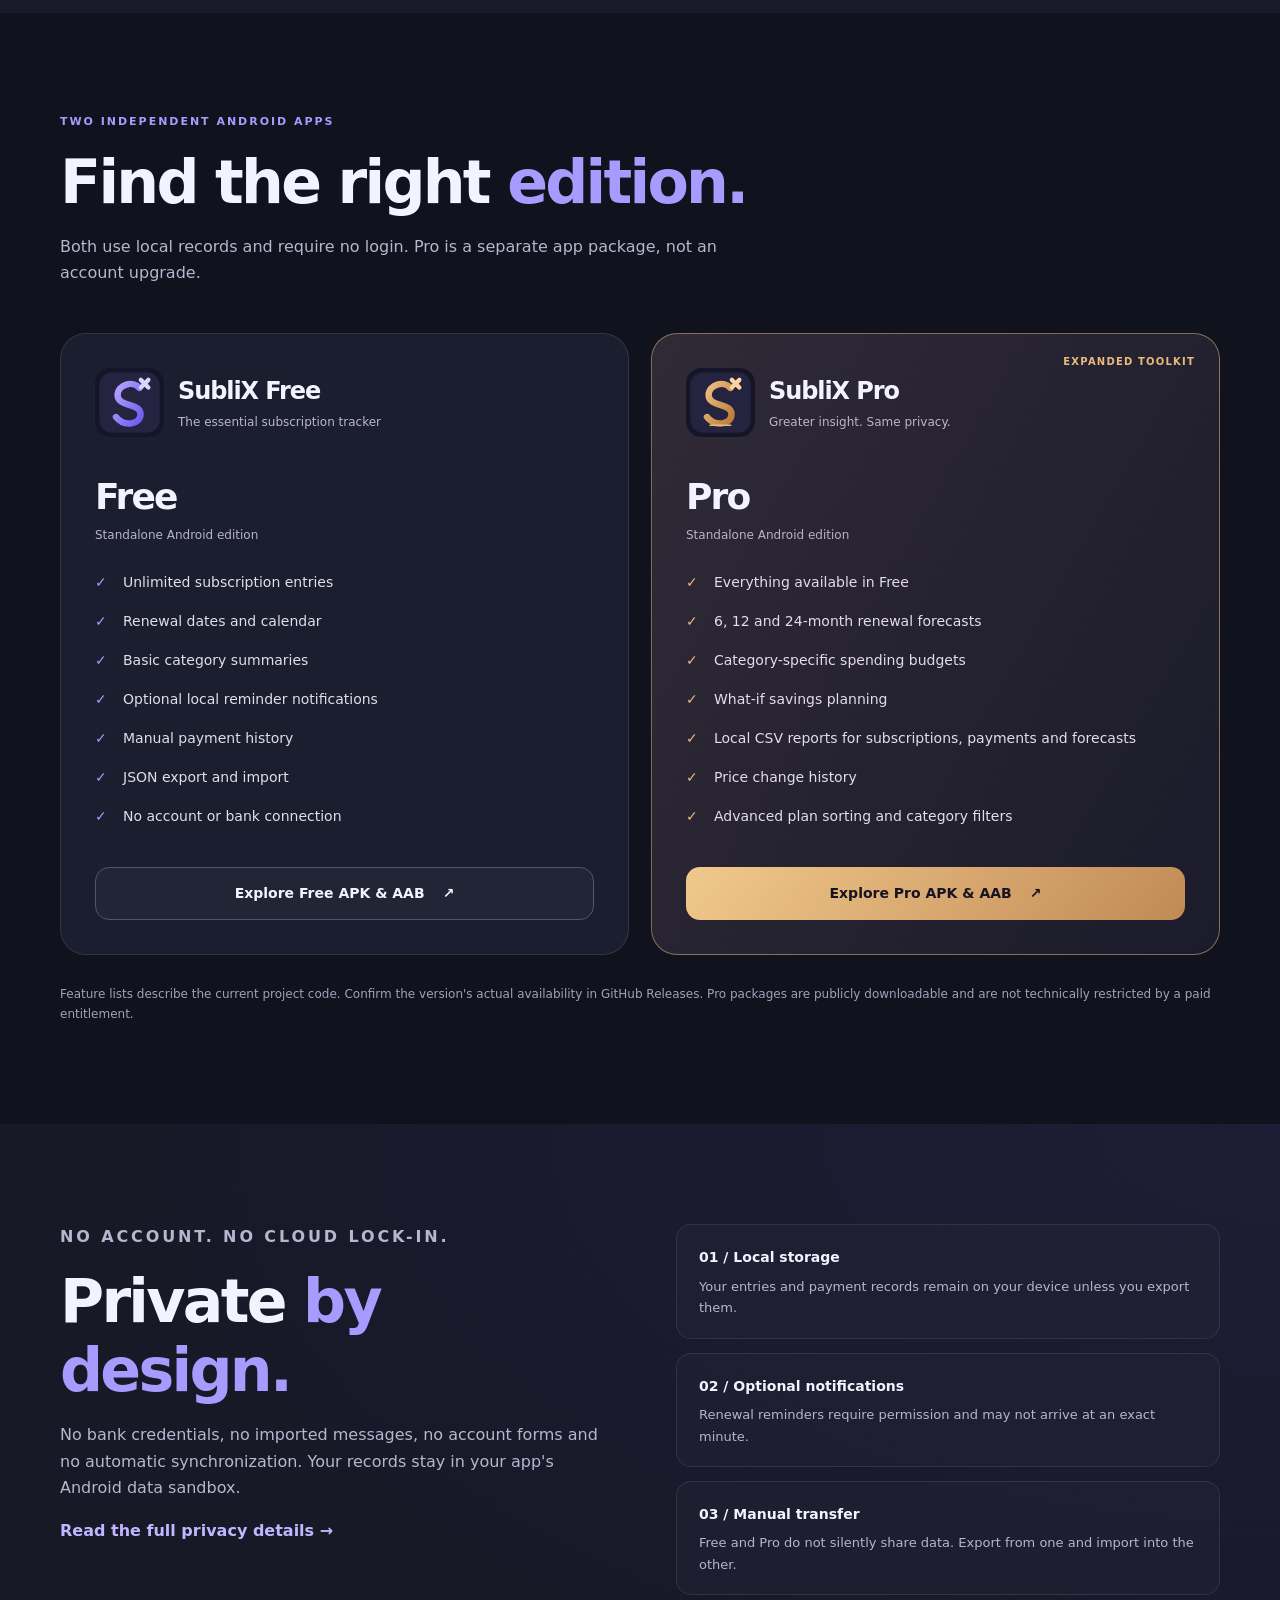
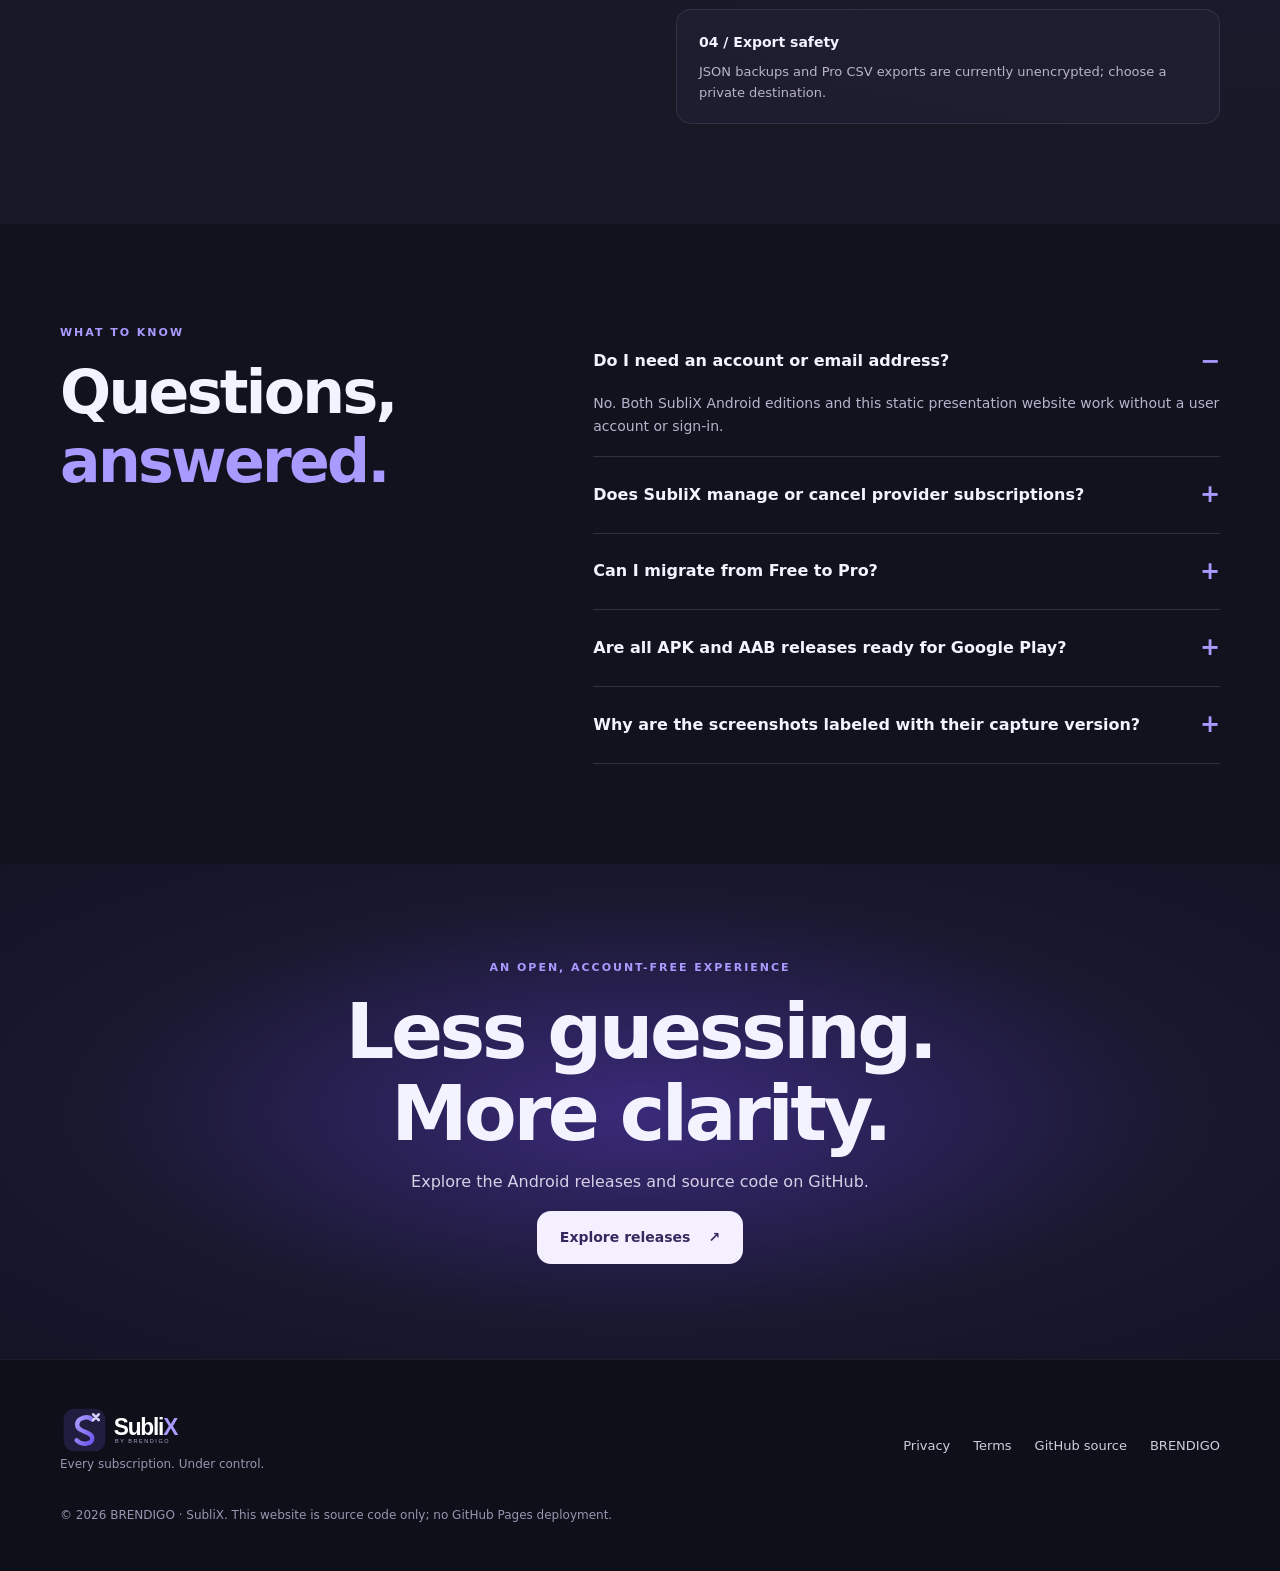
==== commit 29d674ef: "docs(web): synchronize upcoming v0.1.12 native captures" ====
--- a/web/index.html
+++ b/web/index.html
@@ -51,7 +51,7 @@
       <figure class="phone phone-front">
         <img src="assets/screenshots/free/01-home.png" width="1080" height="1920" fetchpriority="high" alt="Actual Android emulator capture of SubliX Free home">
       </figure>
-      <p class="capture-note">Actual Android emulator captures · synthetic demo entries · v0.1.11</p>
+      <p class="capture-note">Actual Android emulator captures · synthetic demo entries · v0.1.12</p>
     </div>
   </div>
 </section>
@@ -73,7 +73,7 @@
 </section>
 <section id="screens" class="section screens-section">
   <div class="shell">
-    <div class="section-heading"><p class="eyebrow">NOT RENDERS — REAL ANDROID CAPTURES</p><h2>See the <em>actual app.</em></h2><p>Select Free (20 screens) or Pro (25 screens). All images are genuine Android emulator screenshots from v0.1.11 using synthetic records, not reconstructed mockups.</p></div>
+    <div class="section-heading"><p class="eyebrow">NOT RENDERS — REAL ANDROID CAPTURES</p><h2>See the <em>actual app.</em></h2><p>Select Free (20 screens) or Pro (25 screens). All images are genuine Android emulator screenshots from v0.1.12 using synthetic records, not reconstructed mockups.</p></div>
     <div class="gallery-toolbar">
       <div class="tabs" role="tablist" aria-label="Choose application edition">
         <button type="button" class="tab" role="tab" id="tab-free" aria-selected="true" aria-controls="screens-panel" data-edition="free"><img src="assets/icon-free.svg" alt="" width="26" height="26">Free</button>
@@ -87,7 +87,7 @@
       <figure class="screen-item"><button type="button" class="screenshot-open" data-file="06-calendar.png" aria-label="Expand Calendar screenshot"><img src="assets/screenshots/free/06-calendar.png" width="1080" height="1920" loading="lazy" alt="SubliX Free Calendar, captured on an Android emulator"></button><figcaption>Calendar</figcaption></figure>
       <figure class="screen-item"><button type="button" class="screenshot-open" data-file="08-insights.png" aria-label="Expand Insights screenshot"><img src="assets/screenshots/free/08-insights.png" width="1080" height="1920" loading="lazy" alt="SubliX Free Insights, captured on an Android emulator"></button><figcaption>Insights</figcaption></figure>
     </div>
-    <p class="screenshot-disclaimer">Captures reflect the running v0.1.11 Android UI on an emulator. Later app versions may differ. Pixel-perfect 1:1 parity with design references is under active review, not certified.</p>
+    <p class="screenshot-disclaimer">Captures reflect the running v0.1.12 Android UI on an emulator. Later app versions may differ. Pixel-perfect 1:1 parity with design references is under active review, not certified.</p>
   </div>
 </section>
 <section id="editions" class="section">
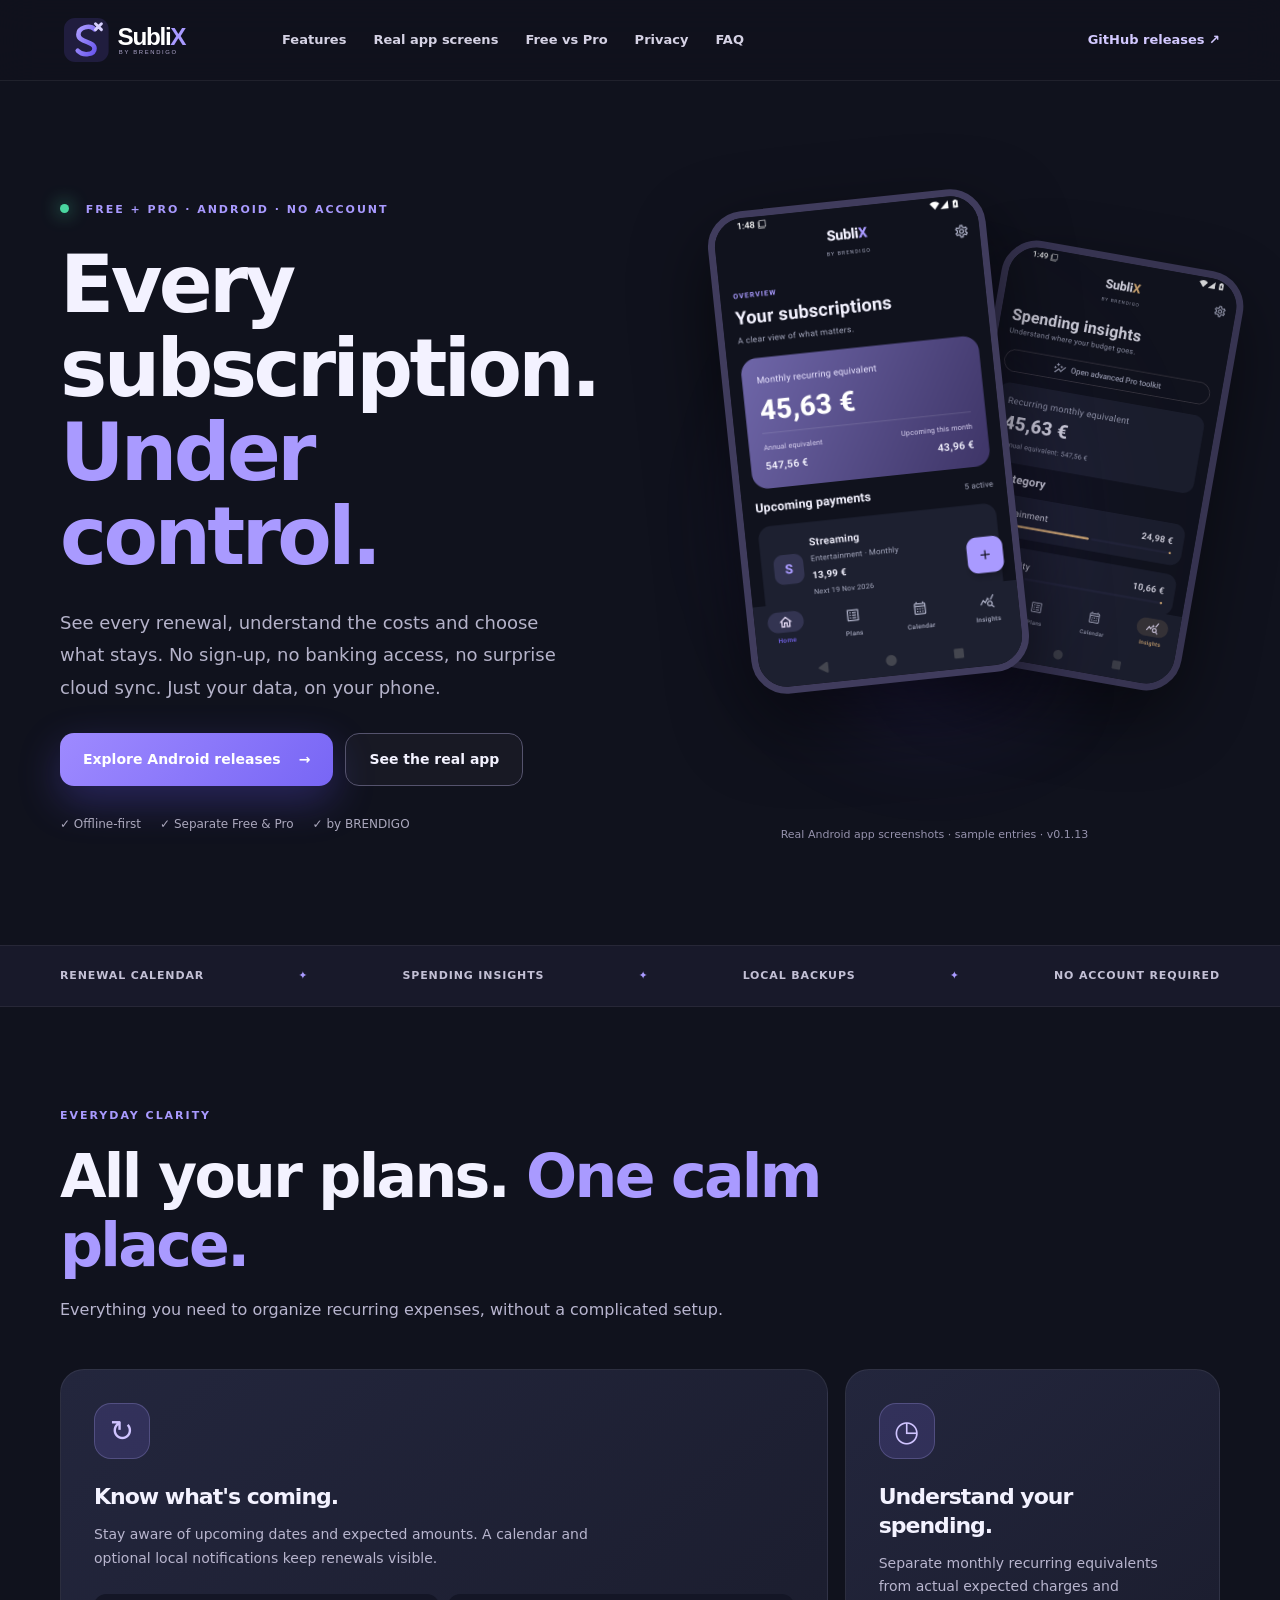
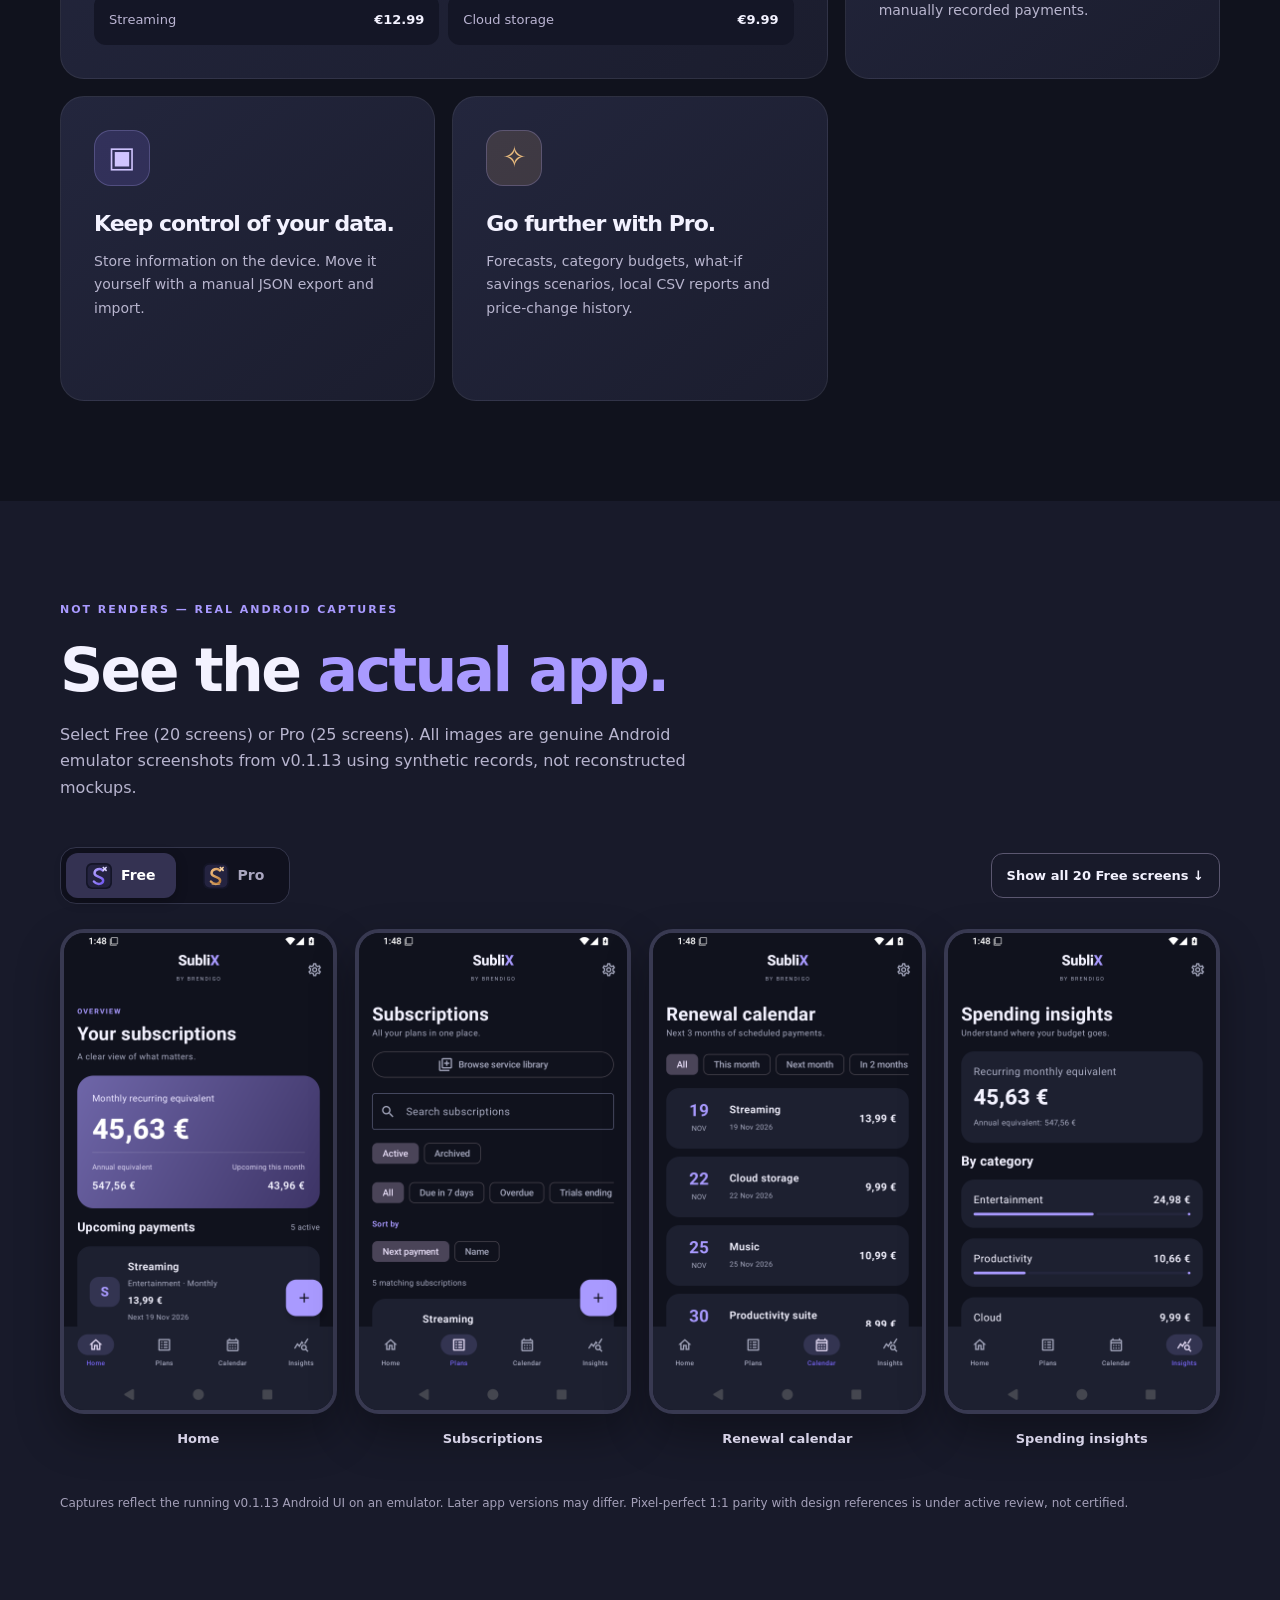
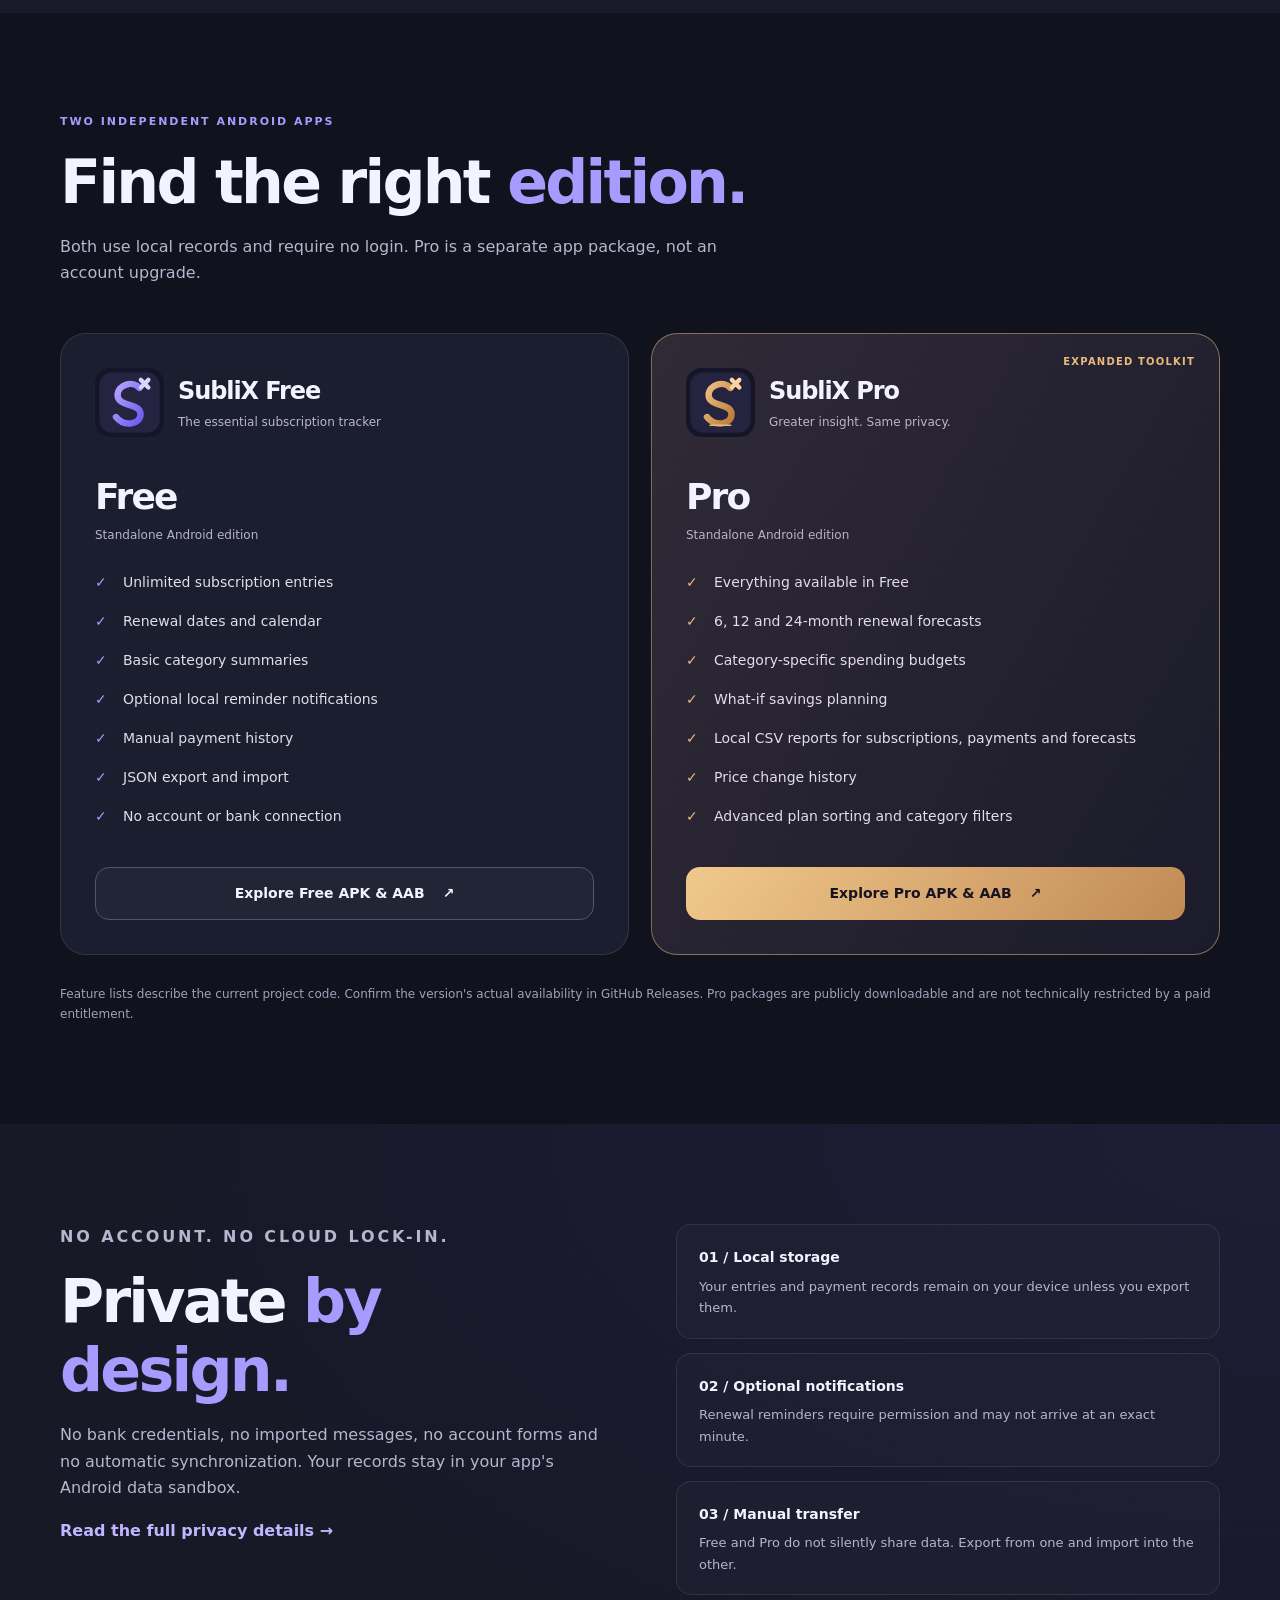
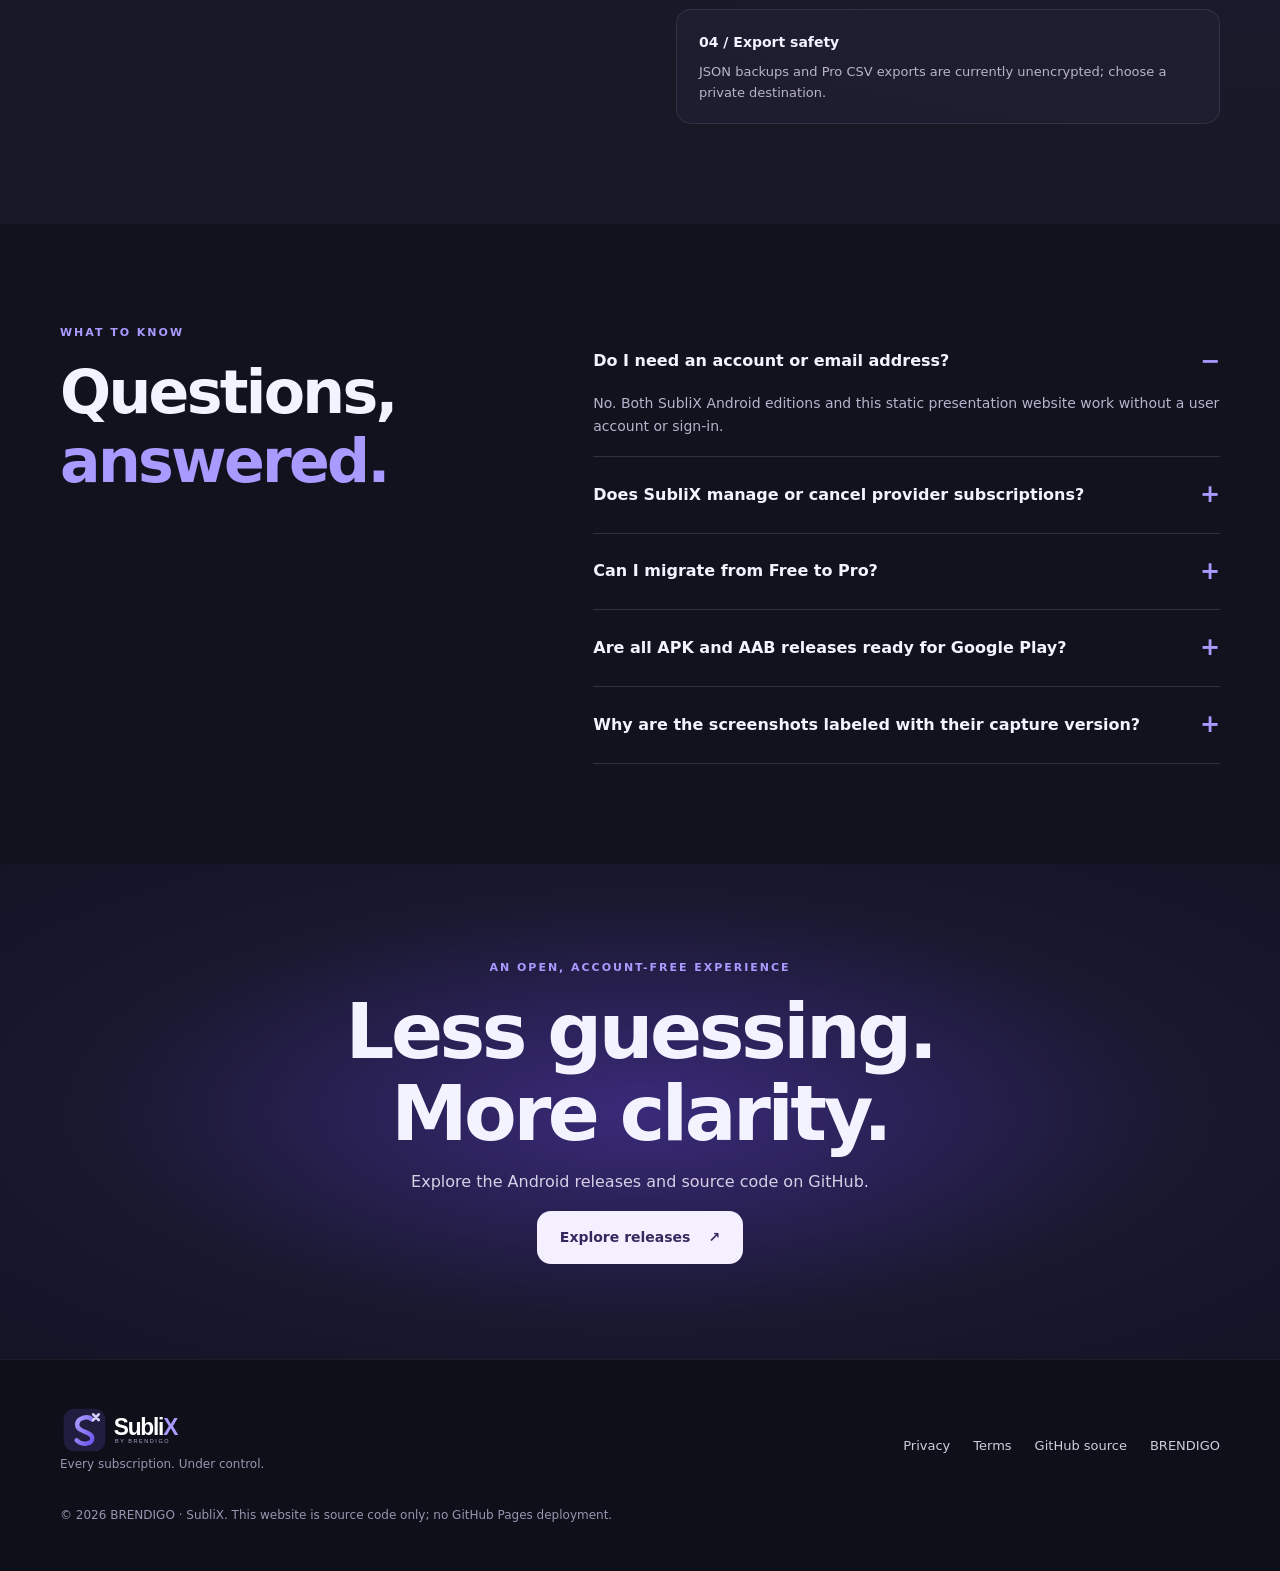
==== commit 840078bb: "docs(web): v0.1.13 and production-friendly screenshot provenance text" ====
--- a/web/index.html
+++ b/web/index.html
@@ -51,7 +51,7 @@
       <figure class="phone phone-front">
         <img src="assets/screenshots/free/01-home.png" width="1080" height="1920" fetchpriority="high" alt="Actual Android emulator capture of SubliX Free home">
       </figure>
-      <p class="capture-note">Actual Android emulator captures · synthetic demo entries · v0.1.12</p>
+      <p class="capture-note">Real Android app screenshots · sample entries · v0.1.13</p>
     </div>
   </div>
 </section>
@@ -73,7 +73,7 @@
 </section>
 <section id="screens" class="section screens-section">
   <div class="shell">
-    <div class="section-heading"><p class="eyebrow">NOT RENDERS — REAL ANDROID CAPTURES</p><h2>See the <em>actual app.</em></h2><p>Select Free (20 screens) or Pro (25 screens). All images are genuine Android emulator screenshots from v0.1.12 using synthetic records, not reconstructed mockups.</p></div>
+    <div class="section-heading"><p class="eyebrow">NOT RENDERS — REAL ANDROID CAPTURES</p><h2>See the <em>actual app.</em></h2><p>Select Free (20 screens) or Pro (25 screens). All images are genuine Android emulator screenshots from v0.1.13 using synthetic records, not reconstructed mockups.</p></div>
     <div class="gallery-toolbar">
       <div class="tabs" role="tablist" aria-label="Choose application edition">
         <button type="button" class="tab" role="tab" id="tab-free" aria-selected="true" aria-controls="screens-panel" data-edition="free"><img src="assets/icon-free.svg" alt="" width="26" height="26">Free</button>
@@ -87,7 +87,7 @@
       <figure class="screen-item"><button type="button" class="screenshot-open" data-file="06-calendar.png" aria-label="Expand Calendar screenshot"><img src="assets/screenshots/free/06-calendar.png" width="1080" height="1920" loading="lazy" alt="SubliX Free Calendar, captured on an Android emulator"></button><figcaption>Calendar</figcaption></figure>
       <figure class="screen-item"><button type="button" class="screenshot-open" data-file="08-insights.png" aria-label="Expand Insights screenshot"><img src="assets/screenshots/free/08-insights.png" width="1080" height="1920" loading="lazy" alt="SubliX Free Insights, captured on an Android emulator"></button><figcaption>Insights</figcaption></figure>
     </div>
-    <p class="screenshot-disclaimer">Captures reflect the running v0.1.12 Android UI on an emulator. Later app versions may differ. Pixel-perfect 1:1 parity with design references is under active review, not certified.</p>
+    <p class="screenshot-disclaimer">Captures reflect the running v0.1.13 Android UI on an emulator. Later app versions may differ. Pixel-perfect 1:1 parity with design references is under active review, not certified.</p>
   </div>
 </section>
 <section id="editions" class="section">
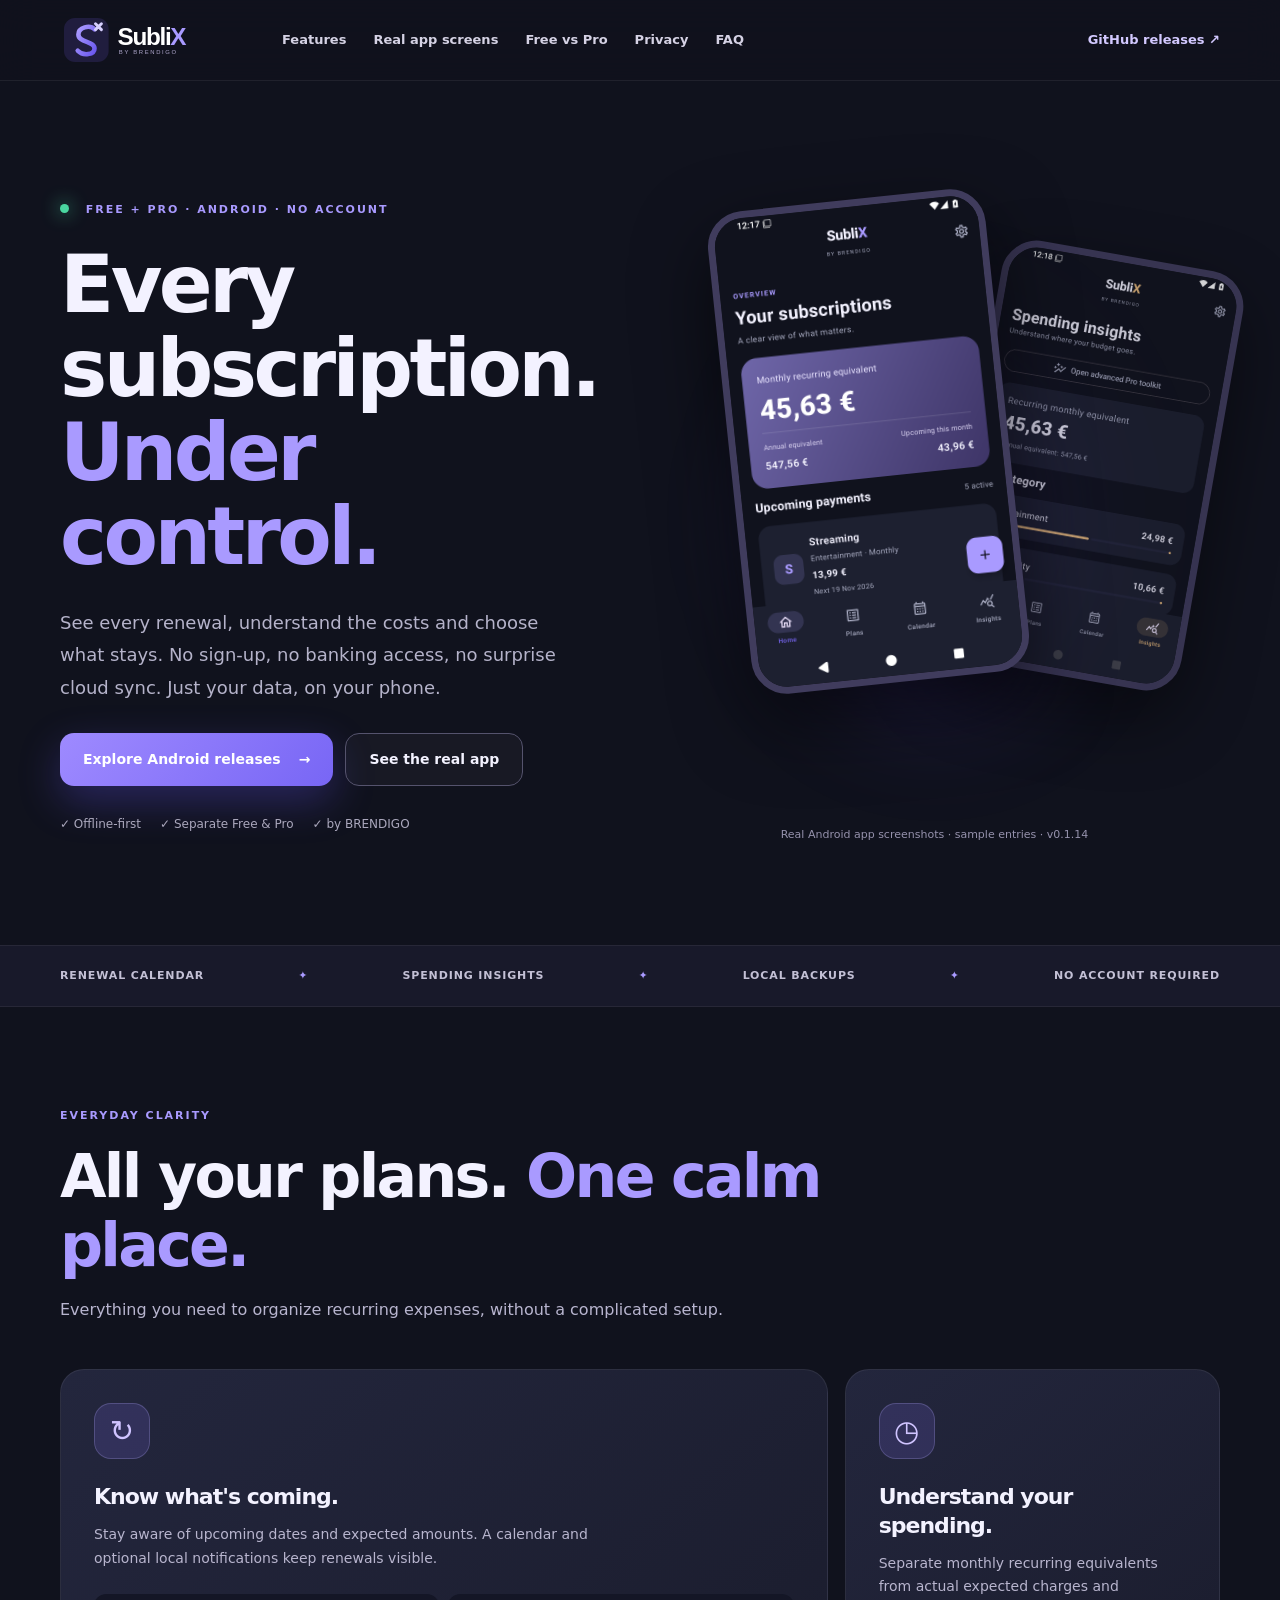
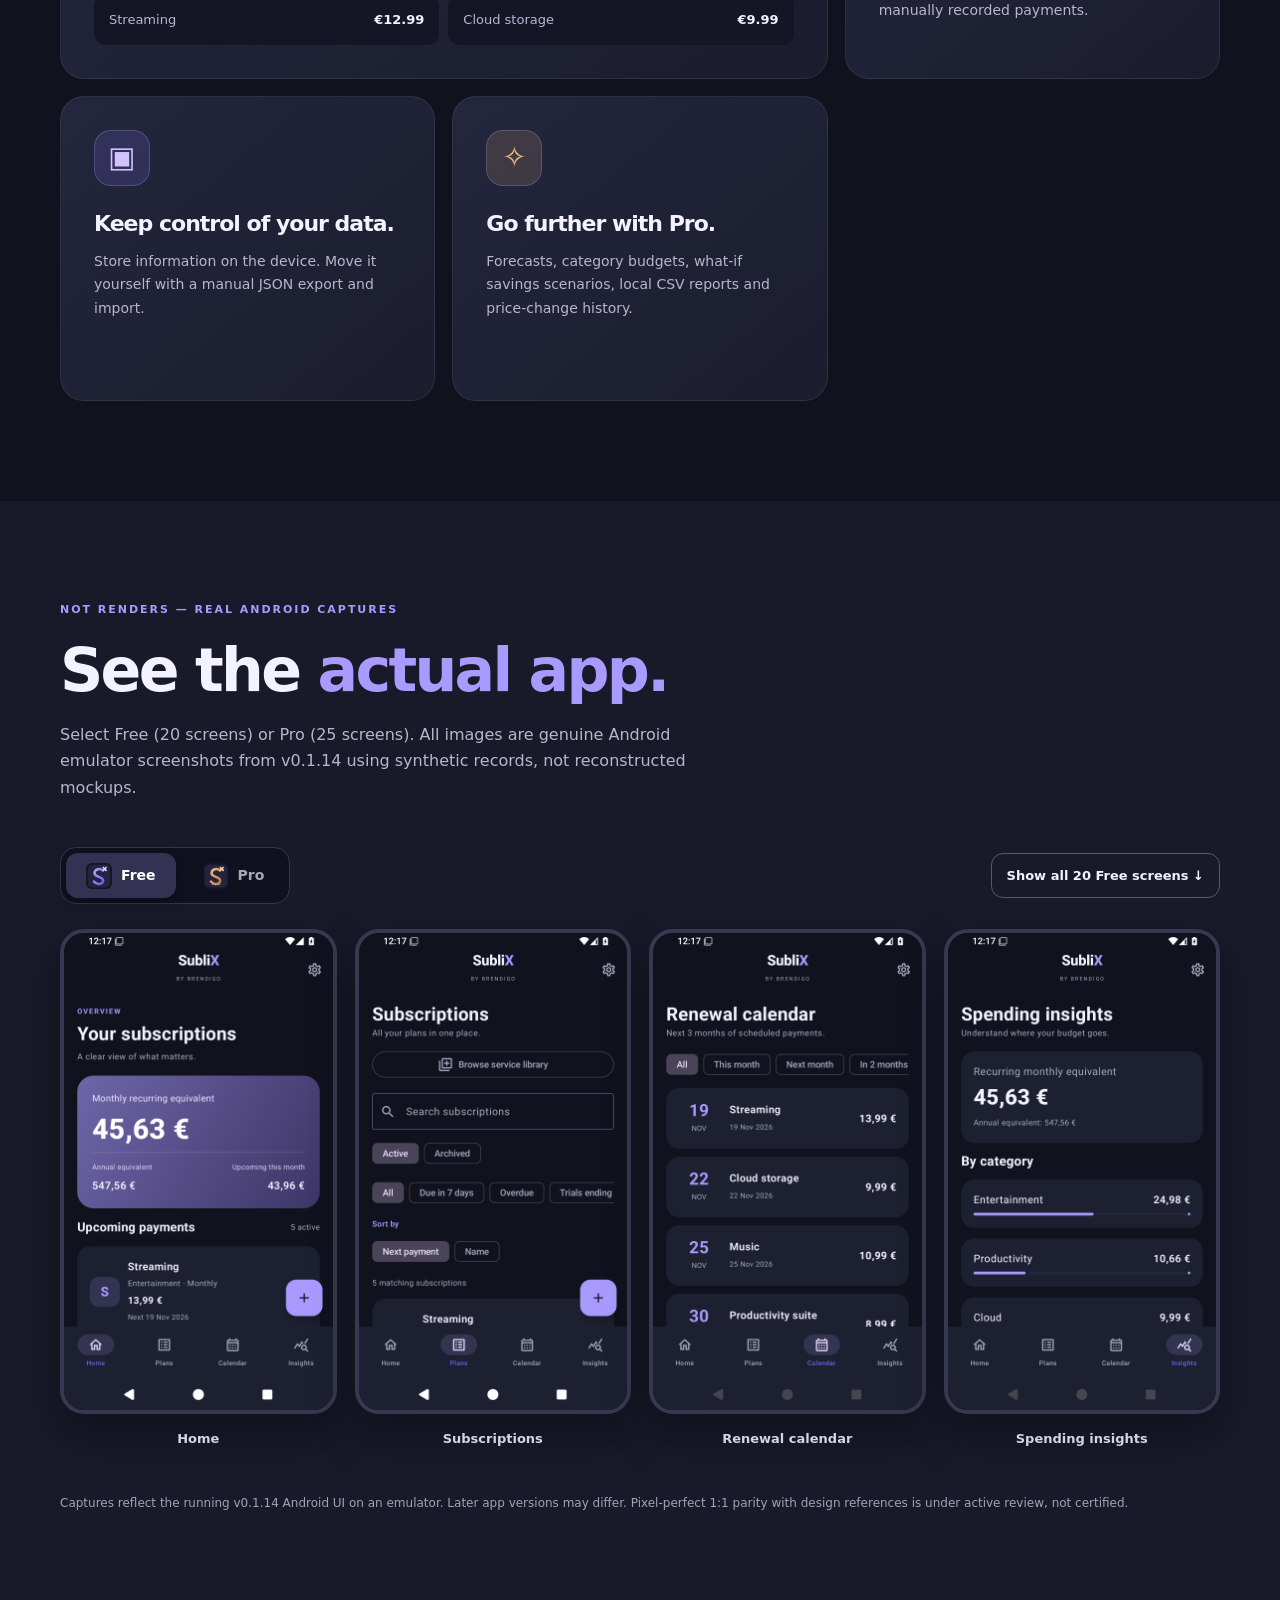
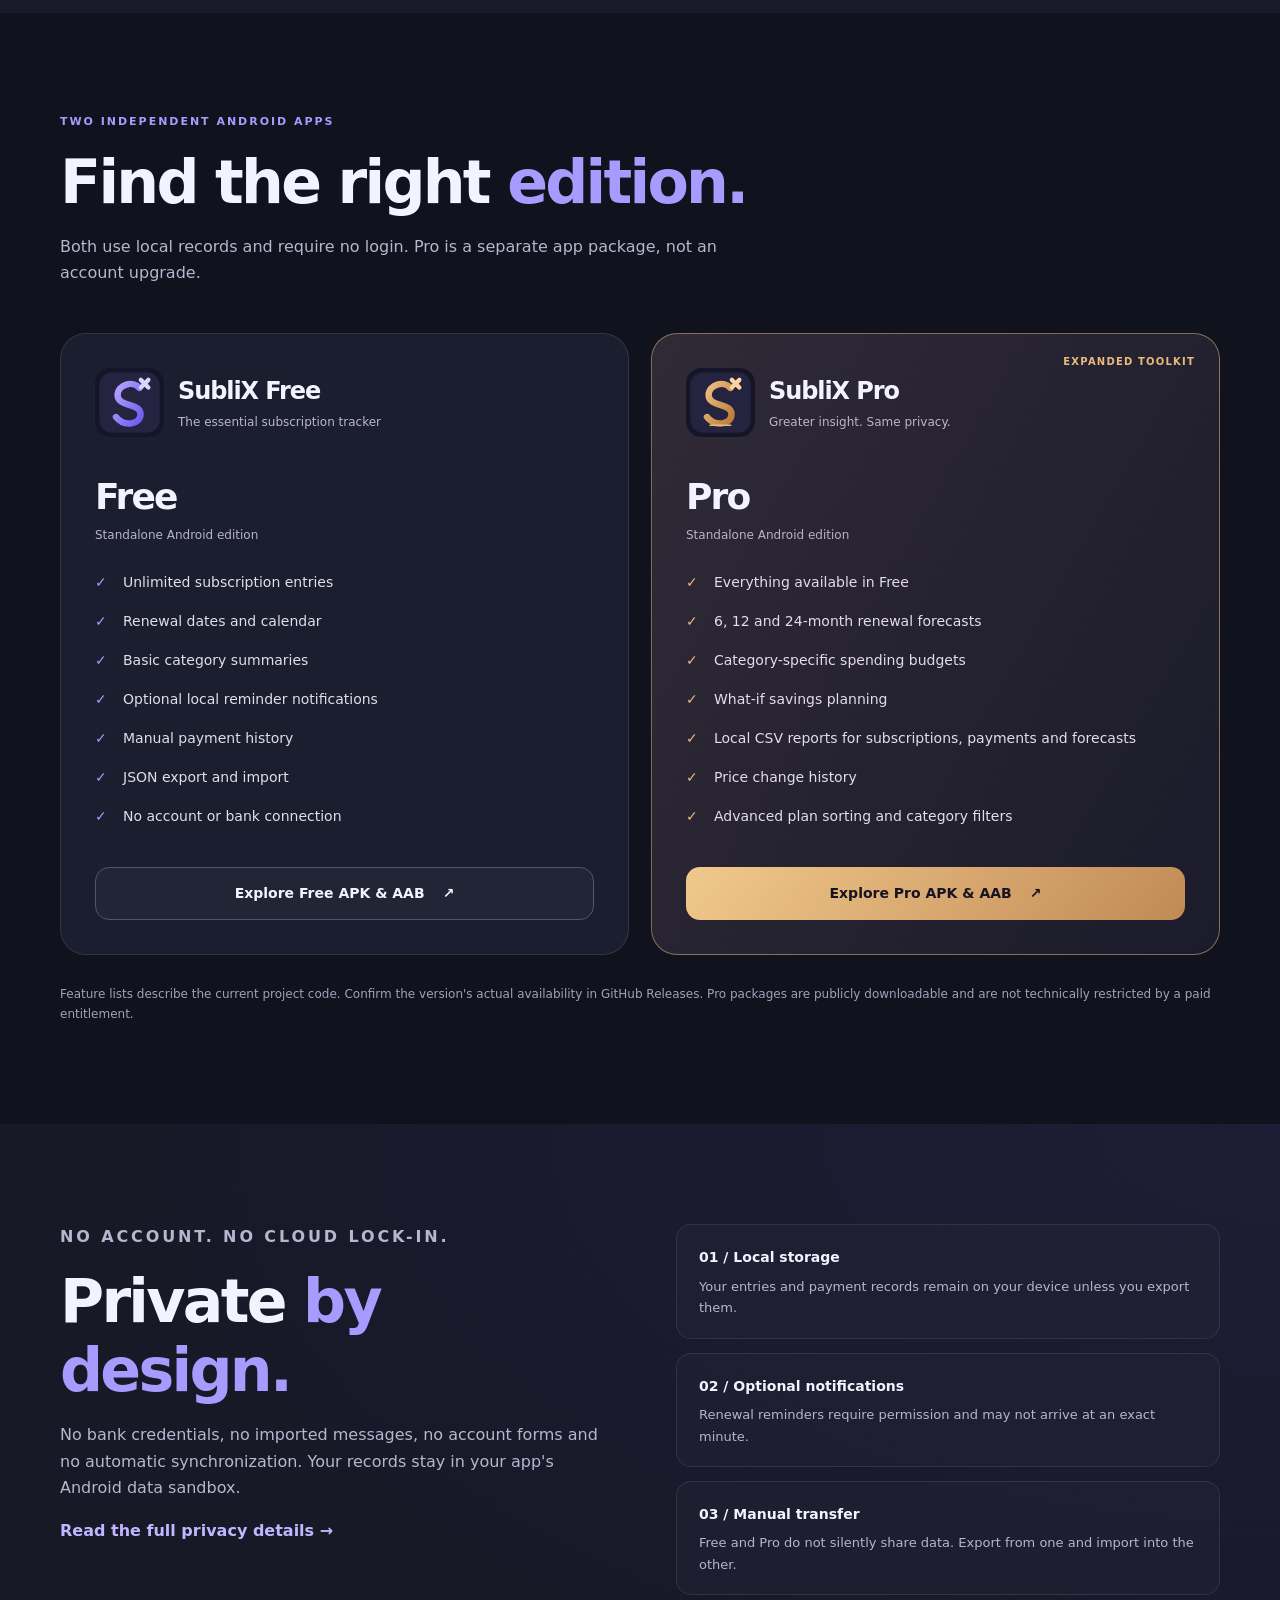
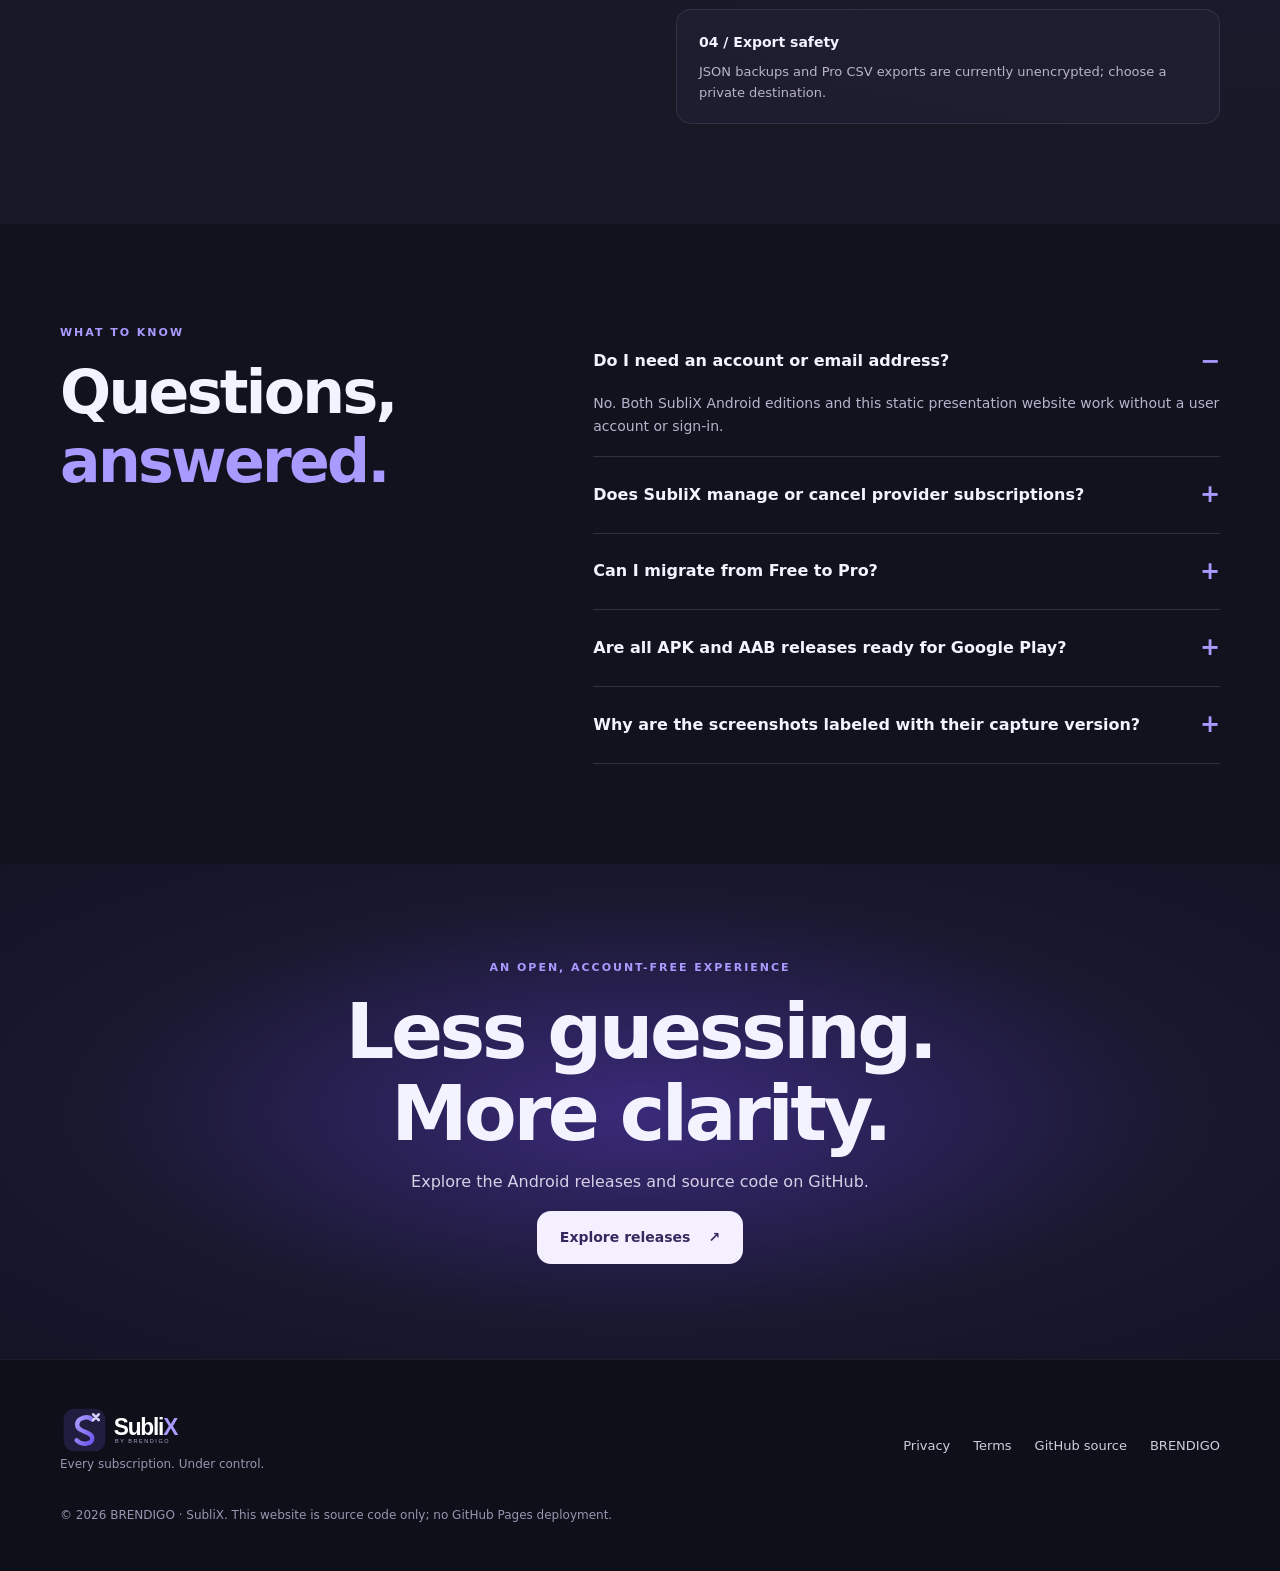
==== commit db07b5ec: "chore(release): prepare SubliX v0.1.14 Free and Pro" ====
--- a/web/index.html
+++ b/web/index.html
@@ -51,7 +51,7 @@
       <figure class="phone phone-front">
         <img src="assets/screenshots/free/01-home.png" width="1080" height="1920" fetchpriority="high" alt="Actual Android emulator capture of SubliX Free home">
       </figure>
-      <p class="capture-note">Real Android app screenshots · sample entries · v0.1.13</p>
+      <p class="capture-note">Real Android app screenshots · sample entries · v0.1.14</p>
     </div>
   </div>
 </section>
@@ -73,7 +73,7 @@
 </section>
 <section id="screens" class="section screens-section">
   <div class="shell">
-    <div class="section-heading"><p class="eyebrow">NOT RENDERS — REAL ANDROID CAPTURES</p><h2>See the <em>actual app.</em></h2><p>Select Free (20 screens) or Pro (25 screens). All images are genuine Android emulator screenshots from v0.1.13 using synthetic records, not reconstructed mockups.</p></div>
+    <div class="section-heading"><p class="eyebrow">NOT RENDERS — REAL ANDROID CAPTURES</p><h2>See the <em>actual app.</em></h2><p>Select Free (20 screens) or Pro (25 screens). All images are genuine Android emulator screenshots from v0.1.14 using synthetic records, not reconstructed mockups.</p></div>
     <div class="gallery-toolbar">
       <div class="tabs" role="tablist" aria-label="Choose application edition">
         <button type="button" class="tab" role="tab" id="tab-free" aria-selected="true" aria-controls="screens-panel" data-edition="free"><img src="assets/icon-free.svg" alt="" width="26" height="26">Free</button>
@@ -87,7 +87,7 @@
       <figure class="screen-item"><button type="button" class="screenshot-open" data-file="06-calendar.png" aria-label="Expand Calendar screenshot"><img src="assets/screenshots/free/06-calendar.png" width="1080" height="1920" loading="lazy" alt="SubliX Free Calendar, captured on an Android emulator"></button><figcaption>Calendar</figcaption></figure>
       <figure class="screen-item"><button type="button" class="screenshot-open" data-file="08-insights.png" aria-label="Expand Insights screenshot"><img src="assets/screenshots/free/08-insights.png" width="1080" height="1920" loading="lazy" alt="SubliX Free Insights, captured on an Android emulator"></button><figcaption>Insights</figcaption></figure>
     </div>
-    <p class="screenshot-disclaimer">Captures reflect the running v0.1.13 Android UI on an emulator. Later app versions may differ. Pixel-perfect 1:1 parity with design references is under active review, not certified.</p>
+    <p class="screenshot-disclaimer">Captures reflect the running v0.1.14 Android UI on an emulator. Later app versions may differ. Pixel-perfect 1:1 parity with design references is under active review, not certified.</p>
   </div>
 </section>
 <section id="editions" class="section">
